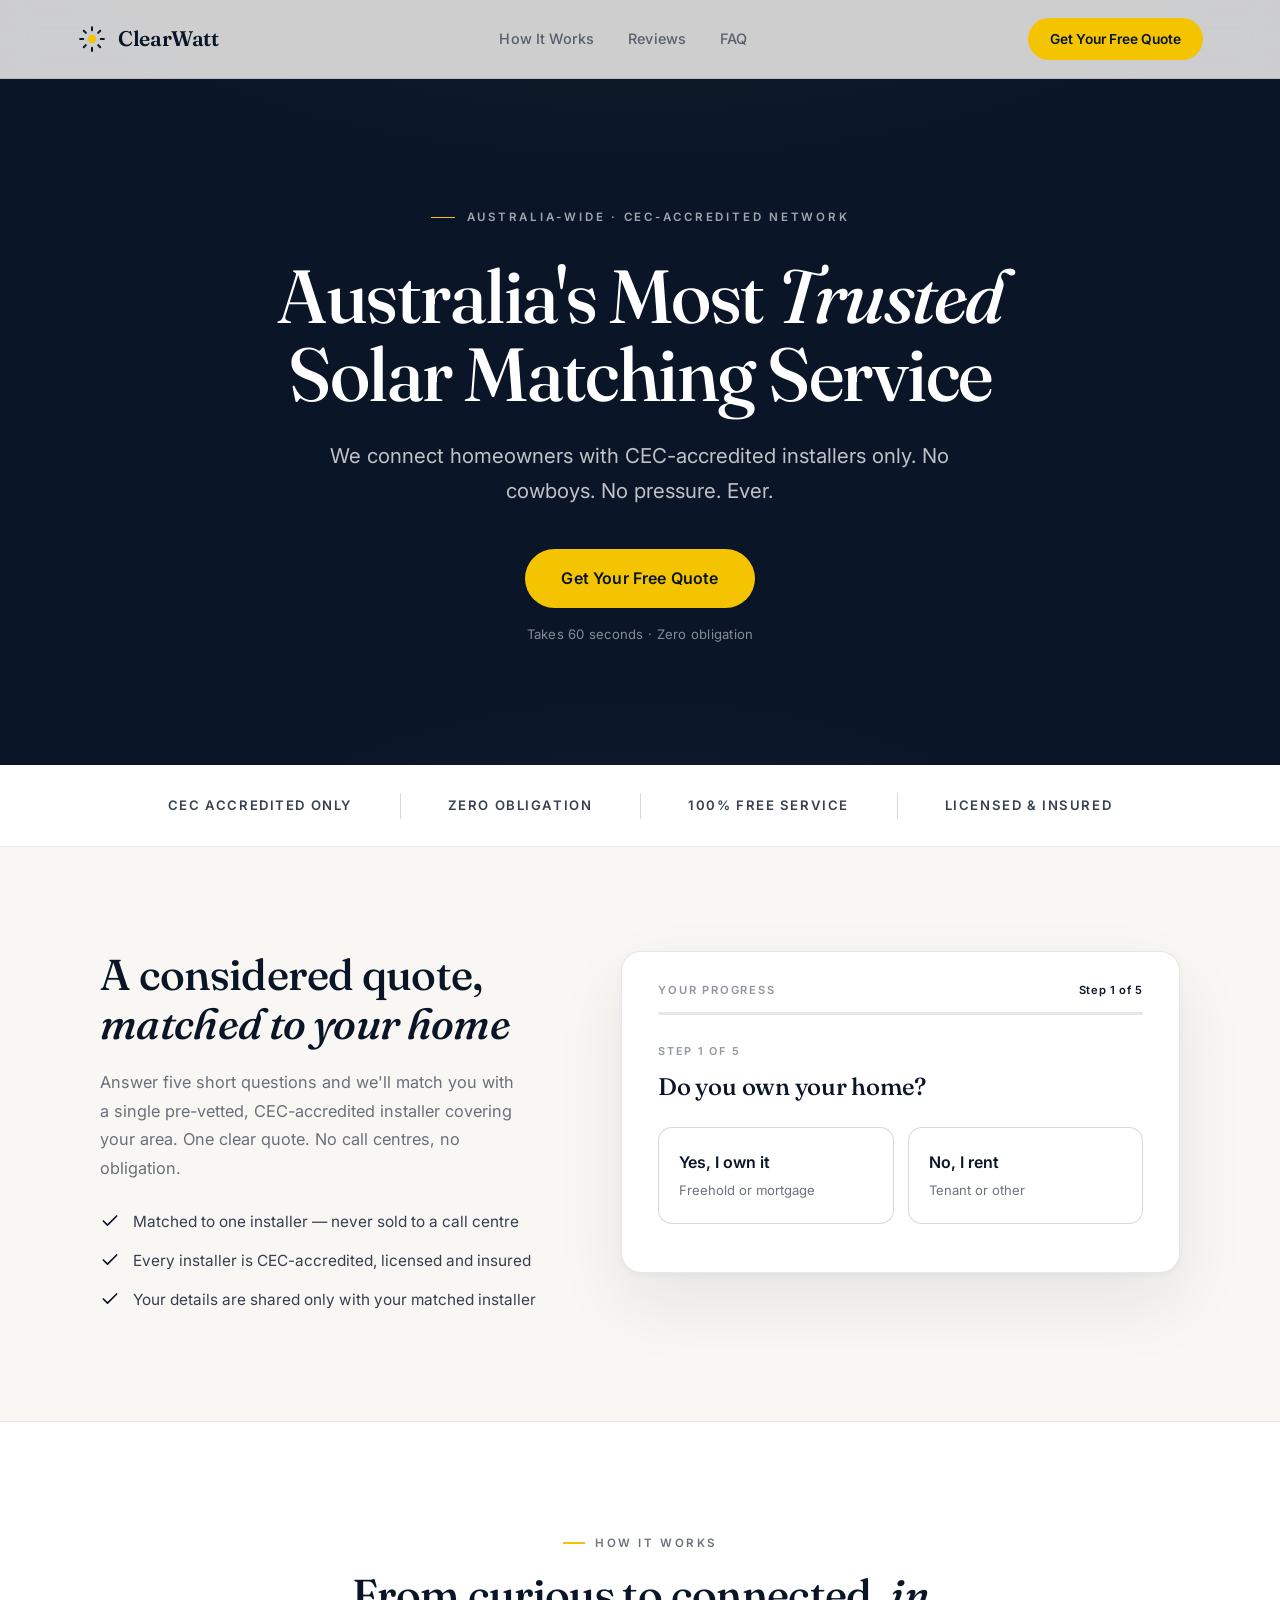
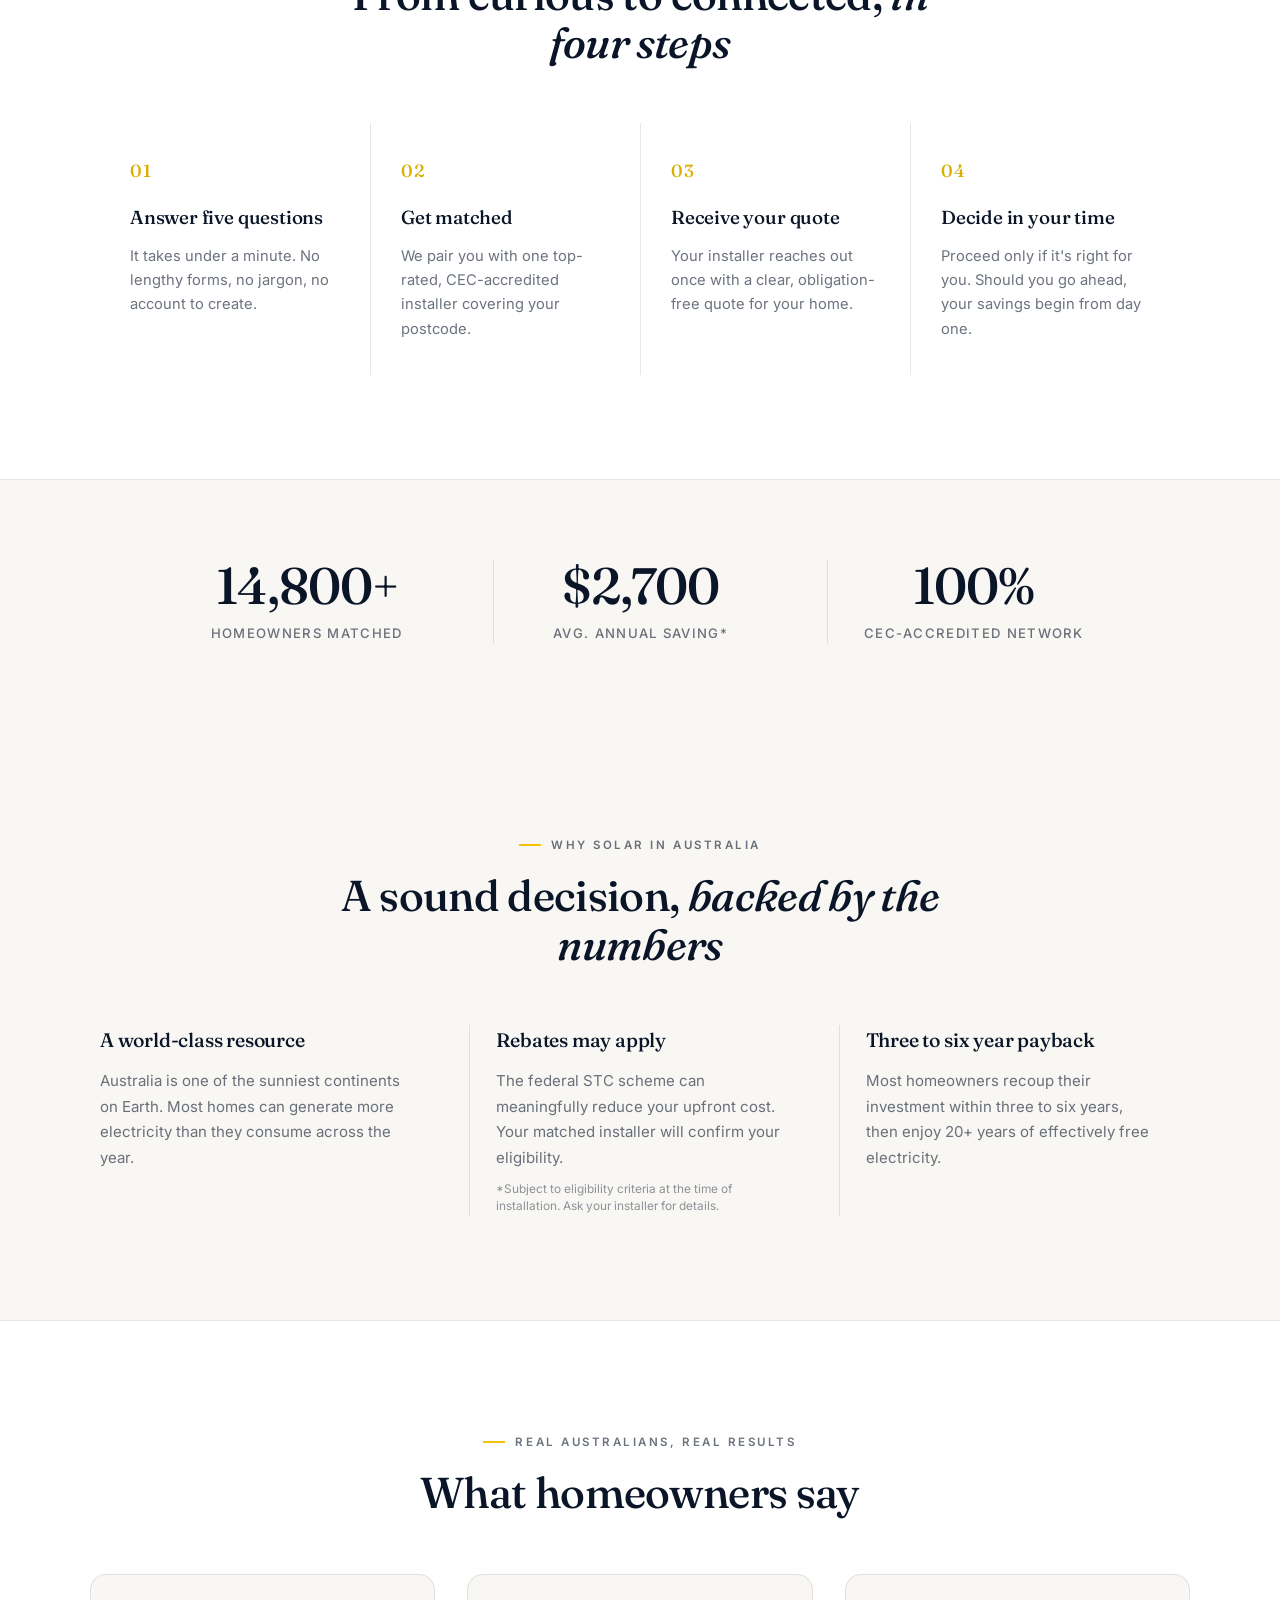
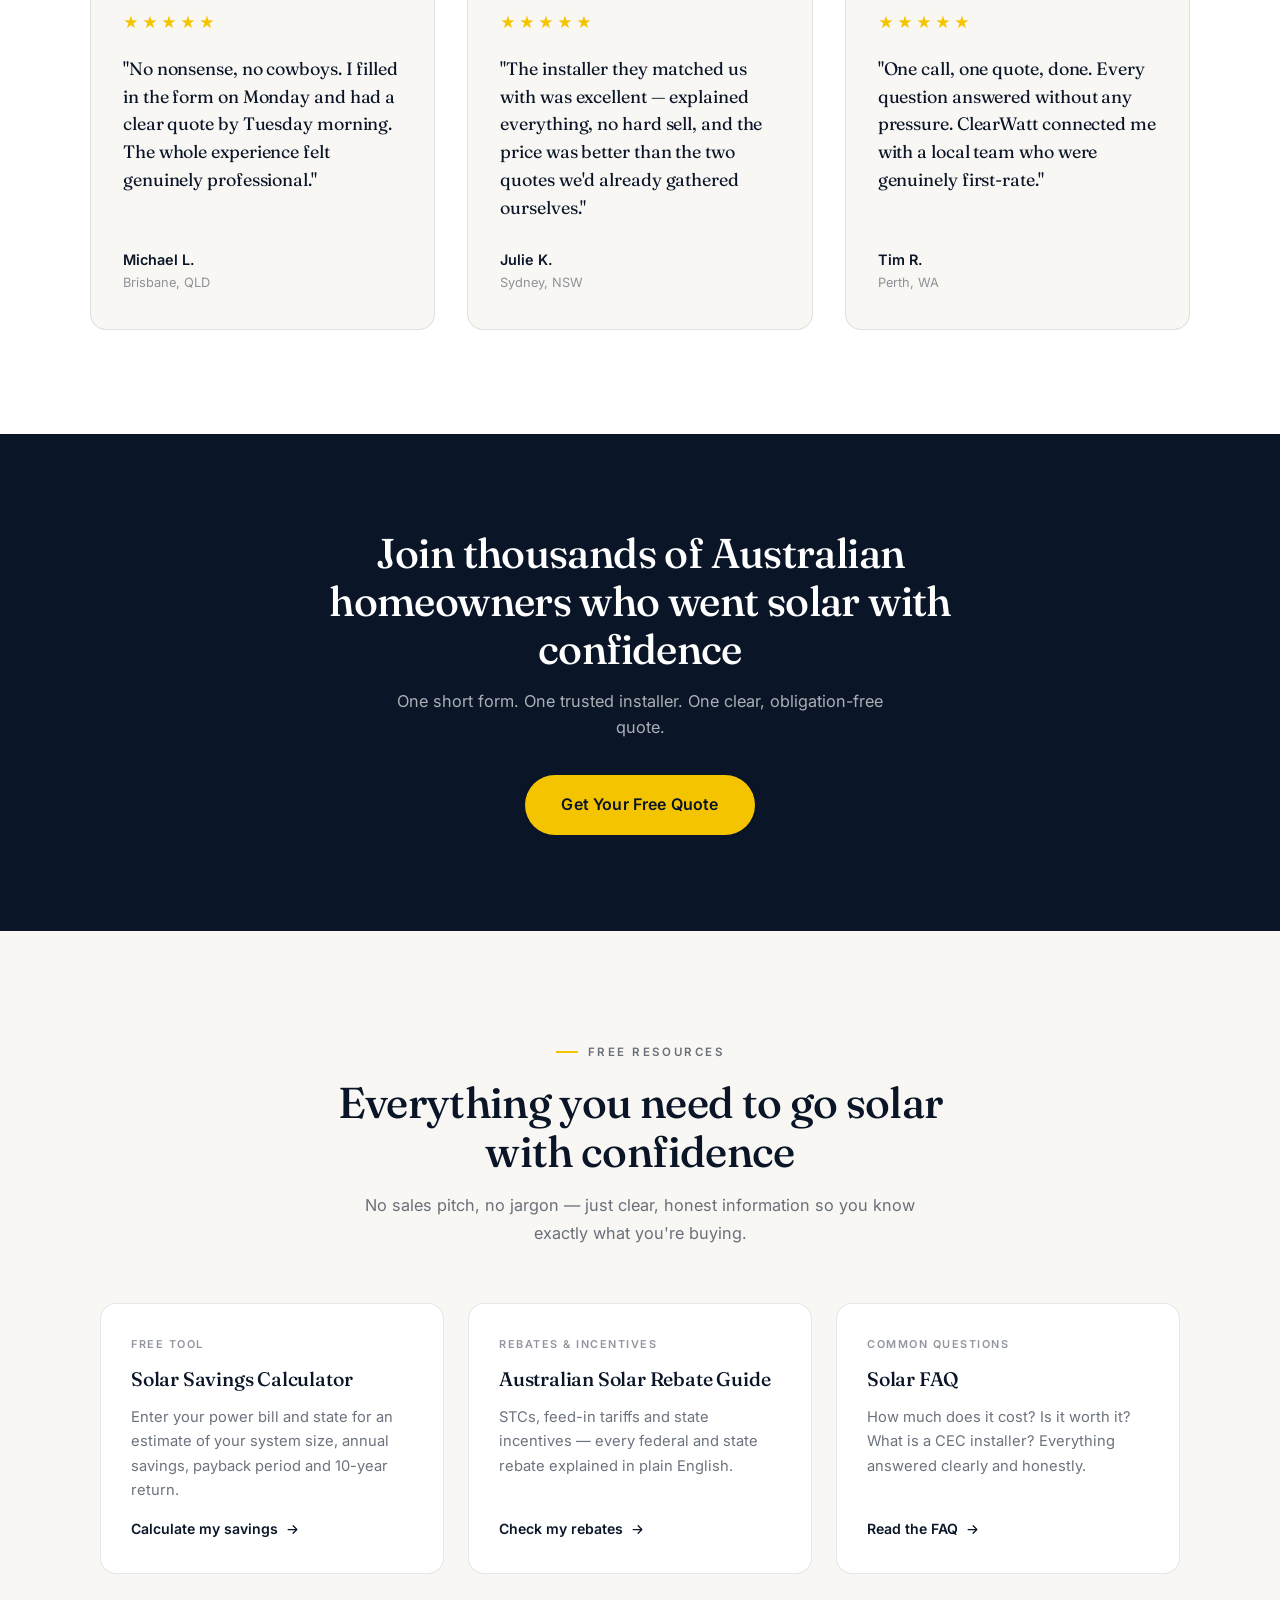
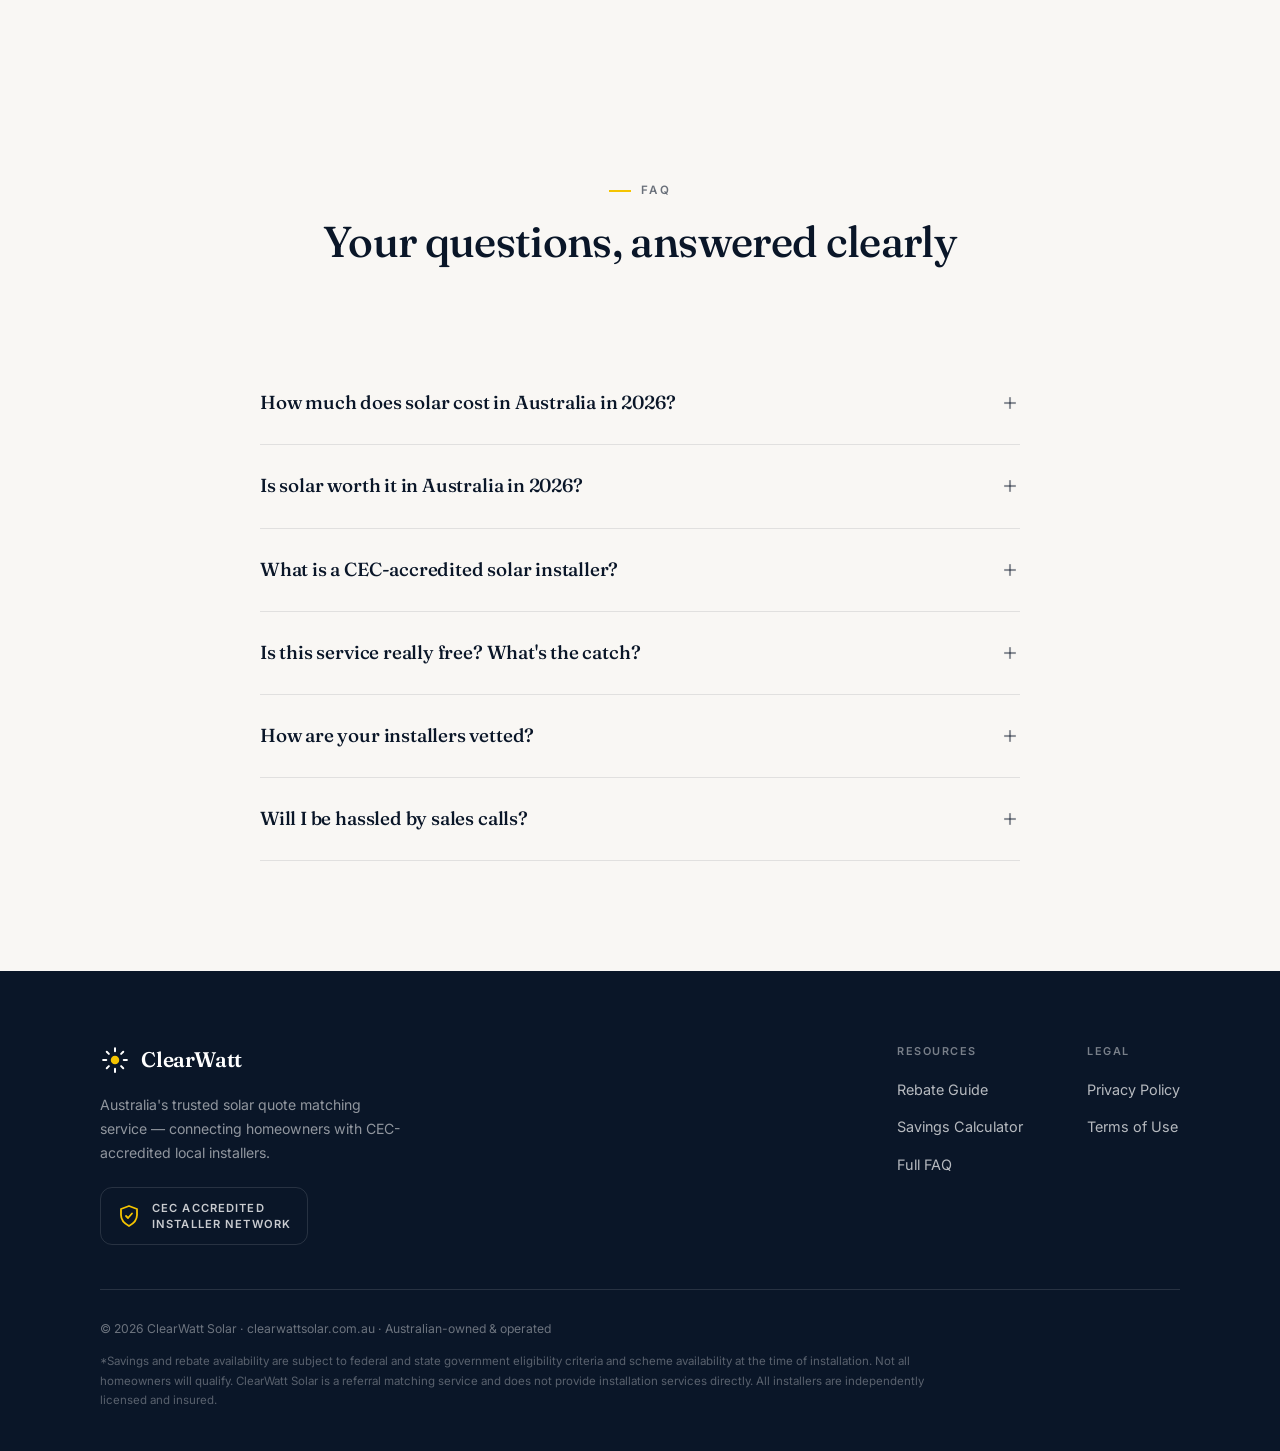
==== index.html @ fb9e5899 "Footer: remove ABN — ClearWatt is a matching service, not a registered business Co-Authored-By: Clau" ====
<!DOCTYPE html>
<html lang="en">
<head>
<meta charset="UTF-8">
<meta name="viewport" content="width=device-width, initial-scale=1.0">
<title>ClearWatt Solar – Australia's Most Trusted Solar Matching Service</title>
<meta name="description" content="ClearWatt connects Australian homeowners with CEC-accredited installers only. No cowboys. No pressure. A free, obligation-free solar quote matched to your home." />
<link rel="canonical" href="https://clearwattsolar.com.au/" />
<meta property="og:type" content="website" />
<meta property="og:title" content="ClearWatt Solar – Australia's Most Trusted Solar Matching Service" />
<meta property="og:description" content="We connect homeowners with CEC-accredited installers only. No cowboys. No pressure. Ever. Free, obligation-free solar quotes." />

<link rel="preconnect" href="https://fonts.googleapis.com">
<link rel="preconnect" href="https://fonts.gstatic.com" crossorigin>
<link href="https://fonts.googleapis.com/css2?family=Fraunces:ital,opsz,wght@0,9..144,400;0,9..144,500;0,9..144,600;1,9..144,500;1,9..144,600&family=Inter:wght@400;500;600;700&display=swap" rel="stylesheet">

<!-- Google Tag (replace G-XXXXXXXX) -->
<script async src="https://www.googletagmanager.com/gtag/js?id=G-XXXXXXXX"></script>
<script>
  window.dataLayer = window.dataLayer || [];
  function gtag(){dataLayer.push(arguments);}
  gtag('js', new Date()); gtag('config', 'G-XXXXXXXX');
</script>

<!-- Meta Pixel -->
<script>
!function(f,b,e,v,n,t,s){if(f.fbq)return;n=f.fbq=function(){n.callMethod?
n.callMethod.apply(n,arguments):n.queue.push(arguments)};if(!f._fbq)f._fbq=n;
n.push=n;n.loaded=!0;n.version='2.0';n.queue=[];t=b.createElement(e);t.async=!0;
t.src=v;s=b.getElementsByTagName(e)[0];s.parentNode.insertBefore(t,s)}(window,
document,'script','https://connect.facebook.net/en_US/fbevents.js');
fbq('init','1692791048547338'); fbq('track','PageView');
</script>

<!-- Structured Data -->
<script type="application/ld+json">
{
  "@context":"https://schema.org","@type":"Service",
  "name":"Free Solar Quotes Australia",
  "provider":{"@type":"Organization","name":"ClearWatt Solar","url":"https://clearwattsolar.com.au","areaServed":"AU"},
  "serviceType":"Solar Installation Quote",
  "offers":{"@type":"Offer","price":"0","priceCurrency":"AUD","description":"Free, obligation-free solar quotes from CEC-accredited local installers."}
}
</script>

<style>
*,*::before,*::after{box-sizing:border-box;margin:0;padding:0}
:root{
  /* ── Premium palette ── */
  --navy:#0A1628;
  --navy-soft:#11233B;
  --navy-line:rgba(255,255,255,0.12);
  --bg:#F9F7F4;
  --surface:#FFFFFF;
  --surface-warm:#F3EFE8;
  --yellow:#F5C400;
  --yellow-deep:#D9AE00;
  --ink:#0A1628;
  --ink-80:rgba(10,22,40,0.82);
  --ink-60:rgba(10,22,40,0.60);
  --ink-45:rgba(10,22,40,0.45);
  --line:rgba(10,22,40,0.10);
  --line-2:rgba(10,22,40,0.16);
  --radius:16px;

  /* ── Legacy variable names kept so untouched JS (success card) renders on-brand ── */
  --white:#0A1628;      /* used as dark heading colour in JS-rendered success card */
  --muted:#54606E;
  --muted2:#8A93A0;
  --cyan:#0A1628;       /* JS success badge text -> navy on faint yellow */
  --cyan-dark:#0A1628;
  --gold:#F5C400;
  --green:#1E9E5A;
  --red:#C0392B;

  --serif:'Fraunces',Georgia,'Times New Roman',serif;
  --sans:'Inter',-apple-system,BlinkMacSystemFont,'Segoe UI',sans-serif;
}

html{scroll-behavior:smooth}
body{
  font-family:var(--sans);
  color:var(--ink);
  background:var(--bg);
  overflow-x:hidden;
  -webkit-font-smoothing:antialiased;
  line-height:1.6;
}

/* ── Shared section primitives ── */
.section-head{max-width:640px;margin:0 auto 56px}
.section-head.center{text-align:center}
.eyebrow{
  display:inline-flex;align-items:center;gap:10px;
  font-size:0.72rem;font-weight:600;letter-spacing:0.22em;
  text-transform:uppercase;color:var(--ink-60);margin-bottom:18px;
}
.eyebrow::before{content:'';width:22px;height:2px;background:var(--yellow)}
.eyebrow.solo::before{display:none}
.section-h2{
  font-family:var(--serif);font-weight:500;
  font-size:clamp(1.8rem,3.4vw,2.7rem);
  line-height:1.12;letter-spacing:-0.015em;color:var(--ink);
}
.section-h2 em{font-style:italic;font-weight:500}
.section-sub{font-size:1.02rem;color:var(--ink-60);line-height:1.7;margin-top:16px;max-width:560px}
.section-head.center .section-sub{margin-left:auto;margin-right:auto}

/* ── Buttons ── */
.btn-primary{
  display:inline-flex;align-items:center;justify-content:center;gap:9px;
  background:var(--yellow);color:var(--navy);
  font-family:var(--sans);font-weight:600;font-size:1rem;
  padding:17px 36px;border-radius:999px;border:none;cursor:pointer;
  text-decoration:none;letter-spacing:0.01em;
  box-shadow:0 1px 2px rgba(10,22,40,0.16);
  transition:transform 0.2s ease,box-shadow 0.2s ease,background 0.2s ease;
}
.btn-primary:hover{background:#FFD11A;transform:translateY(-2px);box-shadow:0 10px 30px rgba(10,22,40,0.16)}
.btn-ghost{
  display:inline-flex;align-items:center;gap:8px;
  font-family:var(--sans);font-weight:600;font-size:0.9rem;
  padding:11px 22px;border-radius:999px;text-decoration:none;
  color:var(--ink);border:1px solid var(--line-2);background:transparent;
  transition:border-color 0.2s,background 0.2s;
}
.btn-ghost:hover{border-color:var(--navy);background:rgba(10,22,40,0.03)}

/* ── Nav ── */
nav{
  position:fixed;top:0;left:0;right:0;z-index:100;
  display:flex;align-items:center;justify-content:space-between;
  padding:18px 6vw;
  background:rgba(249,247,244,0.82);
  backdrop-filter:blur(16px);-webkit-backdrop-filter:blur(16px);
  border-bottom:1px solid var(--line);
}
.logo{display:flex;align-items:center;gap:11px;text-decoration:none}
.logo-mark{
  width:30px;height:30px;flex-shrink:0;color:var(--navy);
}
.logo-mark .ray{stroke:var(--navy)}
.logo-mark .core{fill:var(--yellow)}
.logo-text{
  font-family:var(--serif);font-weight:600;font-size:1.32rem;
  color:var(--ink);letter-spacing:-0.01em;
}
.nav-links{display:flex;align-items:center;gap:34px}
.nav-links a{
  font-size:0.9rem;font-weight:500;color:var(--ink-60);
  text-decoration:none;transition:color 0.2s;letter-spacing:0.01em;
}
.nav-links a:hover{color:var(--ink)}
.nav-right{display:flex;align-items:center;gap:22px}
.nav-cta{
  font-size:0.86rem;font-weight:600;color:var(--navy);
  background:var(--yellow);padding:10px 22px;border-radius:999px;
  text-decoration:none;transition:transform 0.2s,background 0.2s;
}
.nav-cta:hover{background:#FFD11A;transform:translateY(-1px)}

/* ── Hero ── */
.hero{
  position:relative;background:var(--navy);color:#fff;
  padding:200px 6vw 120px;
  display:flex;flex-direction:column;align-items:center;text-align:center;
  overflow:hidden;
}
.hero::before{
  content:'';position:absolute;inset:0;pointer-events:none;
  background:
    radial-gradient(ellipse 90% 70% at 50% -20%, rgba(245,196,0,0.06) 0%, transparent 60%),
    radial-gradient(ellipse 60% 50% at 50% 120%, rgba(255,255,255,0.04) 0%, transparent 60%);
}
.hero-inner{position:relative;z-index:1;max-width:900px}
.hero-eyebrow{
  display:inline-flex;align-items:center;gap:12px;
  font-size:0.72rem;font-weight:600;letter-spacing:0.24em;text-transform:uppercase;
  color:rgba(255,255,255,0.62);margin-bottom:30px;
}
.hero-eyebrow .tick{width:24px;height:1px;background:var(--yellow);display:inline-block}
.hero-h1{
  font-family:var(--serif);font-weight:500;
  font-size:clamp(2.6rem,6vw,4.7rem);
  line-height:1.04;letter-spacing:-0.02em;color:#fff;
  margin-bottom:26px;
}
.hero-h1 em{font-style:italic;font-weight:500;color:#fff}
.hero-sub{
  font-size:clamp(1.05rem,2.1vw,1.28rem);
  line-height:1.7;color:rgba(255,255,255,0.74);
  max-width:620px;margin:0 auto 40px;font-weight:400;
}
.hero-cta-row{display:flex;flex-direction:column;align-items:center;gap:16px}
.hero-cta-note{font-size:0.82rem;color:rgba(255,255,255,0.5);letter-spacing:0.02em}

/* ── Trust bar ── */
.trust-bar{
  background:var(--surface);border-bottom:1px solid var(--line);
  padding:26px 6vw;
}
.trust-bar-inner{
  max-width:1040px;margin:0 auto;
  display:flex;align-items:center;justify-content:center;
  flex-wrap:wrap;gap:18px 0;
}
.trust-item{
  display:flex;align-items:center;justify-content:center;
  flex:1 1 auto;min-width:200px;
  font-size:0.82rem;font-weight:600;letter-spacing:0.12em;text-transform:uppercase;
  color:var(--ink-80);text-align:center;padding:4px 26px;
  position:relative;
}
.trust-item + .trust-item::before{
  content:'';position:absolute;left:0;top:50%;transform:translateY(-50%);
  width:1px;height:26px;background:var(--line-2);
}
@media(max-width:760px){
  .trust-item{flex-basis:50%;min-width:0;font-size:0.74rem;padding:8px 10px}
  .trust-item:nth-child(odd)::before{display:none}
}

/* ── Stats band ── */
.stats{padding:80px 6vw;background:var(--bg)}
.stats-inner{
  max-width:960px;margin:0 auto;
  display:grid;grid-template-columns:repeat(3,1fr);gap:40px;text-align:center;
}
.stat .num{
  font-family:var(--serif);font-weight:500;
  font-size:clamp(2.2rem,4.5vw,3.2rem);color:var(--navy);
  letter-spacing:-0.02em;line-height:1;
}
.stat .lab{
  margin-top:12px;font-size:0.82rem;font-weight:500;
  letter-spacing:0.1em;text-transform:uppercase;color:var(--ink-60);
}
.stat + .stat{border-left:1px solid var(--line)}
@media(max-width:680px){
  .stats-inner{grid-template-columns:1fr;gap:34px}
  .stat + .stat{border-left:none;border-top:1px solid var(--line);padding-top:34px}
}

/* ── Form section ── */
.quote-section{padding:104px 6vw 110px;background:var(--bg);scroll-margin-top:80px}
.quote-grid{
  max-width:1080px;margin:0 auto;
  display:grid;grid-template-columns:0.9fr 1.1fr;gap:64px;align-items:start;
}
@media(max-width:900px){.quote-grid{grid-template-columns:1fr;gap:40px}}
.quote-copy{position:sticky;top:120px}
@media(max-width:900px){.quote-copy{position:static}}
.quote-copy h2{
  font-family:var(--serif);font-weight:500;
  font-size:clamp(1.9rem,3.4vw,2.7rem);line-height:1.12;
  letter-spacing:-0.015em;color:var(--ink);margin-bottom:20px;
}
.quote-copy h2 em{font-style:italic}
.quote-copy p{font-size:1.02rem;color:var(--ink-60);line-height:1.75;margin-bottom:28px;max-width:420px}
.quote-points{list-style:none;display:flex;flex-direction:column;gap:16px}
.quote-points li{display:flex;gap:13px;align-items:flex-start;font-size:0.96rem;color:var(--ink-80);line-height:1.5}
.quote-points svg{width:20px;height:20px;flex-shrink:0;margin-top:1px;color:var(--navy)}

/* ── Survey card ── */
.survey-wrap{width:100%}
.survey-card{
  background:var(--surface);
  border:1px solid var(--line);
  border-radius:20px;
  box-shadow:0 30px 70px rgba(10,22,40,0.08),0 2px 6px rgba(10,22,40,0.04);
  overflow:hidden;
}
.survey-progress{padding:30px 36px 0}
.progress-meta{display:flex;justify-content:space-between;align-items:baseline;margin-bottom:12px}
.progress-label{font-size:0.7rem;font-weight:600;letter-spacing:0.16em;text-transform:uppercase;color:var(--ink-45)}
.progress-count{font-size:0.7rem;font-weight:600;letter-spacing:0.06em;color:var(--navy)}
.prog-outer{height:3px;background:var(--line);border-radius:100px;overflow:hidden}
.prog-inner{height:100%;width:0%;background:var(--navy);border-radius:100px;transition:width 0.5s cubic-bezier(0.4,0,0.2,1)}

.card-body{padding:28px 36px 40px}
@media(max-width:480px){.card-body{padding:24px 22px 32px}.survey-progress{padding:24px 22px 0}}

.step{display:none}
.step.active{display:block;animation:stepIn 0.35s ease}
@keyframes stepIn{from{opacity:0;transform:translateY(8px)}to{opacity:1;transform:translateY(0)}}

.step-label{font-size:0.68rem;font-weight:600;color:var(--ink-45);text-transform:uppercase;letter-spacing:0.16em;margin-bottom:12px}
.step h3{
  font-family:var(--serif);font-weight:500;
  font-size:1.5rem;color:var(--ink);
  letter-spacing:-0.01em;margin-bottom:26px;line-height:1.2;
}

/* choice cards (step 1) */
.choice-grid{display:grid;grid-template-columns:1fr 1fr;gap:14px;margin-bottom:8px}
@media(max-width:440px){.choice-grid{grid-template-columns:1fr}}
.choice-card{
  border:1px solid var(--line-2);border-radius:14px;padding:22px 20px;
  cursor:pointer;transition:border-color 0.18s,box-shadow 0.18s,transform 0.18s;
  background:var(--surface);position:relative;user-select:none;
}
.choice-card:hover{border-color:var(--navy);transform:translateY(-1px);box-shadow:0 8px 22px rgba(10,22,40,0.07)}
.choice-card.selected{border-color:var(--navy);box-shadow:0 0 0 1px var(--navy)}
.choice-card.selected::after{
  content:'';position:absolute;top:16px;right:16px;width:20px;height:20px;border-radius:50%;
  background:var(--navy);
  background-image:url("data:image/svg+xml,%3Csvg xmlns='http://www.w3.org/2000/svg' width='12' height='12' viewBox='0 0 24 24' fill='none' stroke='%23fff' stroke-width='3.5' stroke-linecap='round' stroke-linejoin='round'%3E%3Cpolyline points='20 6 9 17 4 12'/%3E%3C/svg%3E");
  background-repeat:no-repeat;background-position:center;
}
.choice-card.disq-card.selected{border-color:var(--ink-45);box-shadow:0 0 0 1px var(--ink-45)}
.choice-card.disq-card.selected::after{background-color:var(--ink-45)}
.cc-title{font-weight:600;font-size:1rem;color:var(--ink);margin-bottom:4px}
.cc-sub{font-size:0.82rem;color:var(--ink-60)}

/* horizontal choices (steps 2 & 3) */
.choice-stack{display:flex;flex-direction:column;gap:11px;margin-bottom:22px}
.choice-h{
  display:flex;align-items:center;gap:14px;
  border:1px solid var(--line-2);border-radius:13px;padding:17px 20px;
  cursor:pointer;transition:border-color 0.18s,box-shadow 0.18s,transform 0.18s;
  background:var(--surface);position:relative;user-select:none;
}
.choice-h:hover{border-color:var(--navy);transform:translateY(-1px);box-shadow:0 8px 22px rgba(10,22,40,0.07)}
.choice-h.selected{border-color:var(--navy);box-shadow:0 0 0 1px var(--navy)}
.choice-h.selected::after{
  content:'';position:absolute;top:50%;right:18px;transform:translateY(-50%);
  width:20px;height:20px;border-radius:50%;background:var(--navy);
  background-image:url("data:image/svg+xml,%3Csvg xmlns='http://www.w3.org/2000/svg' width='12' height='12' viewBox='0 0 24 24' fill='none' stroke='%23fff' stroke-width='3.5' stroke-linecap='round' stroke-linejoin='round'%3E%3Cpolyline points='20 6 9 17 4 12'/%3E%3C/svg%3E");
  background-repeat:no-repeat;background-position:center;
}
.ch-body{flex:1}
.ch-title{font-weight:600;font-size:0.98rem;color:var(--ink)}
.ch-sub{font-size:0.82rem;color:var(--ink-60);margin-top:2px}

/* notes / notices inside steps */
.note{
  border-left:2px solid var(--yellow);
  padding:2px 0 2px 16px;margin-bottom:24px;
}
.note p{font-size:0.86rem;color:var(--ink-60);line-height:1.6}
.note strong{color:var(--ink);font-weight:600}
.match-notice{
  background:var(--surface-warm);border:1px solid var(--line);
  border-radius:12px;padding:16px 18px;margin-bottom:24px;
}
.match-notice p{font-size:0.86rem;color:var(--ink-80);line-height:1.6}
.match-notice strong{color:var(--ink);font-weight:600}

/* fields */
.field-wrap{margin-bottom:18px}
.field-wrap label{display:block;font-size:0.74rem;font-weight:600;color:var(--ink-60);letter-spacing:0.06em;margin-bottom:8px}
.field-wrap input{
  width:100%;background:var(--surface);
  border:1px solid var(--line-2);border-radius:11px;padding:15px 16px;
  font-family:var(--sans);font-size:1rem;color:var(--ink);
  outline:none;transition:border-color 0.2s,box-shadow 0.2s;
}
.field-wrap input::placeholder{color:var(--ink-45)}
.field-wrap input:focus{border-color:var(--navy);box-shadow:0 0 0 3px rgba(10,22,40,0.07)}
.field-wrap input.err-field{border-color:var(--red)}
.err-msg{color:var(--red);font-size:0.74rem;margin-top:6px;display:none}
.field-row{display:grid;grid-template-columns:1fr 1fr;gap:14px}
@media(max-width:460px){.field-row{grid-template-columns:1fr}}

.suburb-chip{display:inline-flex;align-items:center;gap:6px;margin-top:10px;font-size:0.76rem;font-weight:600;padding:6px 14px;border-radius:999px;transition:all 0.25s}
.suburb-chip.loading{background:rgba(10,22,40,0.04);border:1px solid var(--line);color:var(--ink-60)}
.suburb-chip.found{background:rgba(30,158,90,0.08);border:1px solid rgba(30,158,90,0.25);color:#157a44}
.suburb-chip.no-coverage{background:rgba(245,196,0,0.1);border:1px solid rgba(217,174,0,0.3);color:#8a6d00}
.suburb-chip.error{background:rgba(10,22,40,0.04);border:1px solid var(--line);color:var(--ink-60)}

.consent-wrap{
  display:flex;gap:12px;align-items:flex-start;margin:6px 0 22px;
  padding:2px;
}
.consent-wrap input[type=checkbox]{width:18px;height:18px;flex-shrink:0;margin-top:2px;accent-color:var(--navy);cursor:pointer}
.consent-wrap label{font-size:0.82rem;color:var(--ink-60);line-height:1.6;cursor:pointer}
.consent-wrap strong{color:var(--ink);font-weight:600}
.consent-wrap a{color:var(--navy);text-decoration:underline;text-underline-offset:2px}

.btn-next{
  width:100%;border:none;border-radius:999px;padding:17px 28px;
  font-family:var(--sans);font-size:1rem;font-weight:600;cursor:pointer;
  background:var(--yellow);color:var(--navy);letter-spacing:0.01em;
  box-shadow:0 1px 2px rgba(10,22,40,0.16);
  transition:transform 0.2s,box-shadow 0.2s,background 0.2s,opacity 0.2s;
}
.btn-next:hover{background:#FFD11A;transform:translateY(-2px);box-shadow:0 10px 30px rgba(10,22,40,0.16)}
.btn-next:disabled{opacity:0.45;cursor:not-allowed;transform:none;box-shadow:none}
.btn-next.secondary{background:var(--navy);color:#fff}
.btn-next.secondary:hover{background:var(--navy-soft)}

.btn-back{
  display:inline-flex;align-items:center;gap:6px;margin-top:16px;
  background:none;border:none;color:var(--ink-45);font-family:var(--sans);
  font-size:0.85rem;font-weight:500;cursor:pointer;padding:0;transition:color 0.2s;
}
.btn-back:hover{color:var(--ink)}
.btn-back svg{width:14px;height:14px}

.priv-note{text-align:center;font-size:0.74rem;color:var(--ink-45);margin-top:16px;line-height:1.55;max-width:380px;margin-left:auto;margin-right:auto}

#renter-msg{display:none;text-align:center;padding:14px 0 6px}
.renter-msg-title{font-family:var(--serif);font-weight:500;font-size:1.3rem;color:var(--ink);margin-bottom:12px}
.renter-box{background:var(--surface-warm);border:1px solid var(--line);border-radius:12px;padding:16px;margin-top:18px;font-size:0.86rem;color:var(--ink-60);line-height:1.6;text-align:left}
.renter-box strong{color:var(--ink);font-weight:600}

/* ── How it works ── */
.hiw-section{padding:104px 6vw;background:var(--surface);border-top:1px solid var(--line);border-bottom:1px solid var(--line)}
.hiw-grid{display:grid;grid-template-columns:repeat(4,1fr);gap:0;max-width:1080px;margin:0 auto}
@media(max-width:860px){.hiw-grid{grid-template-columns:1fr 1fr}}
@media(max-width:520px){.hiw-grid{grid-template-columns:1fr}}
.hiw-card{padding:34px 30px;border-left:1px solid var(--line)}
.hiw-card:first-child{border-left:none}
@media(max-width:860px){
  .hiw-card{border-left:none;border-top:1px solid var(--line);padding:30px 4px}
  .hiw-card:nth-child(2){border-top:1px solid var(--line)}
  .hiw-grid{gap:0 36px}
}
.hiw-num{font-family:var(--serif);font-size:1.1rem;font-weight:500;color:var(--yellow-deep);margin-bottom:18px;letter-spacing:0.04em}
.hiw-card h4{font-family:var(--serif);font-weight:500;font-size:1.18rem;color:var(--ink);margin-bottom:10px;letter-spacing:-0.01em}
.hiw-card p{font-size:0.92rem;color:var(--ink-60);line-height:1.65}

/* ── Why / facts ── */
.facts-section{padding:104px 6vw;background:var(--bg)}
.facts-grid{display:grid;grid-template-columns:repeat(3,1fr);gap:28px;max-width:1080px;margin:0 auto}
@media(max-width:820px){.facts-grid{grid-template-columns:1fr;gap:0}}
.fact-card{
  background:transparent;border-top:1px solid var(--line-2);padding:32px 0 8px;
}
@media(min-width:821px){.fact-card{padding:0 26px;border-top:none;border-left:1px solid var(--line)}.fact-card:first-child{border-left:none;padding-left:0}}
.fact-card h4{font-family:var(--serif);font-weight:500;font-size:1.22rem;color:var(--ink);margin-bottom:12px;letter-spacing:-0.01em}
.fact-card p{font-size:0.94rem;color:var(--ink-60);line-height:1.7}
.fact-asterisk{font-size:0.74rem;color:var(--ink-45);margin-top:10px;display:block;line-height:1.5}

/* ── Reviews ── */
.reviews-section{padding:104px 6vw;background:var(--surface);border-top:1px solid var(--line)}
.reviews-grid{display:grid;grid-template-columns:repeat(3,1fr);gap:32px;max-width:1100px;margin:0 auto}
@media(max-width:900px){.reviews-grid{grid-template-columns:1fr;gap:24px;max-width:620px}}
.review-card{background:var(--bg);border:1px solid var(--line);border-radius:16px;padding:36px 32px;display:flex;flex-direction:column}
.review-stars{color:var(--yellow);font-size:0.95rem;letter-spacing:3px;margin-bottom:20px}
.review-text{font-family:var(--serif);font-weight:400;font-size:1.12rem;color:var(--ink);line-height:1.55;margin-bottom:26px;flex:1;letter-spacing:-0.005em}
.reviewer-name{font-weight:600;font-size:0.9rem;color:var(--ink)}
.reviewer-loc{font-size:0.8rem;color:var(--ink-45);margin-top:2px}

/* ── CTA strip ── */
.cta-strip{background:var(--navy);color:#fff;padding:96px 6vw;text-align:center}
.cta-strip h3{font-family:var(--serif);font-weight:500;font-size:clamp(1.7rem,3.4vw,2.6rem);color:#fff;letter-spacing:-0.015em;line-height:1.15;margin-bottom:14px;max-width:680px;margin-left:auto;margin-right:auto}
.cta-strip p{font-size:1.02rem;color:rgba(255,255,255,0.66);margin-bottom:34px;max-width:520px;margin-left:auto;margin-right:auto;line-height:1.65}

/* ── Resources ── */
.res-section{padding:104px 6vw;background:var(--bg)}
.res-grid{display:grid;grid-template-columns:repeat(3,1fr);gap:24px;max-width:1080px;margin:0 auto}
@media(max-width:820px){.res-grid{grid-template-columns:1fr}}
.res-card{
  background:var(--surface);border:1px solid var(--line);border-radius:16px;padding:32px 30px;
  text-decoration:none;display:flex;flex-direction:column;gap:10px;
  transition:transform 0.22s,border-color 0.22s,box-shadow 0.22s;
}
.res-card:hover{transform:translateY(-3px);border-color:var(--line-2);box-shadow:0 16px 40px rgba(10,22,40,0.07)}
.res-tag{font-size:0.68rem;font-weight:600;letter-spacing:0.14em;text-transform:uppercase;color:var(--ink-45)}
.res-card h4{font-family:var(--serif);font-weight:500;font-size:1.22rem;color:var(--ink);margin:0;letter-spacing:-0.01em}
.res-card p{font-size:0.92rem;color:var(--ink-60);line-height:1.65;margin:0;flex:1}
.res-link{font-size:0.88rem;font-weight:600;color:var(--navy);margin-top:6px;display:inline-flex;align-items:center;gap:7px}
.res-card:hover .res-link svg{transform:translateX(3px)}
.res-link svg{width:15px;height:15px;transition:transform 0.2s}

/* ── FAQ ── */
.faq-wrap{padding:40px 6vw 110px;background:var(--bg)}
.faq-section{max-width:760px;margin:0 auto}
.faq-item{border-bottom:1px solid var(--line);padding:26px 0}
.faq-q{
  font-family:var(--serif);font-size:1.18rem;font-weight:500;color:var(--ink);cursor:pointer;
  display:flex;justify-content:space-between;align-items:center;gap:18px;letter-spacing:-0.01em;
}
.faq-q svg{flex-shrink:0;width:20px;height:20px;color:var(--ink-45);transition:transform 0.3s}
.faq-a{font-size:0.96rem;color:var(--ink-60);line-height:1.75;max-height:0;overflow:hidden;transition:max-height 0.35s ease,padding 0.2s}
.faq-item.open .faq-a{max-height:320px;padding-top:14px}
.faq-item.open .faq-q svg{transform:rotate(45deg)}

/* ── Footer ── */
footer{background:var(--navy);color:#fff;padding:72px 6vw 40px}
.footer-inner{max-width:1080px;margin:0 auto;display:flex;justify-content:space-between;flex-wrap:wrap;gap:48px;padding-bottom:44px;border-bottom:1px solid var(--navy-line)}
.footer-brand{max-width:300px}
.footer-brand .logo-text{color:#fff}
.footer-brand .logo-mark{color:#fff}
.footer-brand .logo-mark .ray{stroke:#fff}
.footer-brand .logo-mark .core{fill:var(--yellow)}
.footer-brand p{font-size:0.88rem;color:rgba(255,255,255,0.55);margin-top:16px;line-height:1.7}
.cec-badge{
  display:inline-flex;align-items:center;gap:11px;margin-top:22px;
  border:1px solid var(--navy-line);border-radius:12px;padding:12px 16px;
}
.cec-badge svg{width:24px;height:24px;color:var(--yellow);flex-shrink:0}
.cec-badge-txt{font-size:0.7rem;font-weight:600;letter-spacing:0.1em;text-transform:uppercase;color:rgba(255,255,255,0.78);line-height:1.45}
.footer-cols{display:flex;gap:64px;flex-wrap:wrap}
.footer-col h5{font-size:0.68rem;font-weight:600;color:rgba(255,255,255,0.45);text-transform:uppercase;letter-spacing:0.14em;margin-bottom:16px}
.footer-col ul{list-style:none;display:flex;flex-direction:column;gap:12px}
.footer-col a{text-decoration:none;font-size:0.9rem;color:rgba(255,255,255,0.7);transition:color 0.2s}
.footer-col a:hover{color:#fff}
.footer-bottom{max-width:1080px;margin:28px auto 0;font-size:0.76rem;color:rgba(255,255,255,0.4);line-height:1.8}
.footer-disclaimer{margin-top:12px;font-size:0.72rem;color:rgba(255,255,255,0.32);max-width:840px;line-height:1.7}

/* ── Overlay ── */
.overlay{display:none;position:fixed;inset:0;z-index:999;background:rgba(10,22,40,0.94);align-items:center;justify-content:center;flex-direction:column;gap:18px;backdrop-filter:blur(8px)}
.overlay.show{display:flex}
.spinner{width:42px;height:42px;border:3px solid rgba(255,255,255,0.18);border-top-color:var(--yellow);border-radius:50%;animation:spin 0.75s linear infinite}
@keyframes spin{to{transform:rotate(360deg)}}
.overlay p{font-family:var(--sans);font-weight:500;color:#fff;font-size:1rem;letter-spacing:0.01em}

/* ── Mobile nav ── */
.hamburger{display:none;flex-direction:column;gap:5px;cursor:pointer;border:none;background:none;padding:6px}
.hamburger span{display:block;width:22px;height:2px;background:var(--ink);border-radius:2px;transition:transform 0.3s,opacity 0.3s}
.hamburger.open span:nth-child(1){transform:translateY(7px) rotate(45deg)}
.hamburger.open span:nth-child(2){opacity:0}
.hamburger.open span:nth-child(3){transform:translateY(-7px) rotate(-45deg)}
.mob-nav{display:none;position:fixed;inset:0;background:var(--bg);z-index:90;padding:96px 6vw 40px;flex-direction:column}
.mob-nav.open{display:flex}
.mob-nav ul{list-style:none;display:flex;flex-direction:column;border-top:1px solid var(--line)}
.mob-nav ul li a{display:block;font-family:var(--serif);font-size:1.2rem;font-weight:500;color:var(--ink);text-decoration:none;padding:18px 0;border-bottom:1px solid var(--line)}
.mob-cta{margin-top:32px}
.mob-cta a{display:block;text-align:center;background:var(--yellow);color:var(--navy);font-family:var(--sans);font-weight:600;font-size:1rem;padding:17px;border-radius:999px;text-decoration:none}

@media(max-width:860px){
  .nav-links{display:none}
  .nav-right .nav-cta{display:none}
  .hamburger{display:flex}
  nav{padding:16px 6vw}
  .hero{padding:150px 6vw 90px}
}

/* hiw / fact / review cards are revealed on scroll by the existing IntersectionObserver
   (inline styles), so no CSS hiding here — keeps content visible if JS is disabled. */
</style>
</head>
<body>

<div class="overlay" id="overlay">
  <div class="spinner"></div>
  <p>Locating your installer…</p>
</div>

<nav>
  <a href="/" class="logo">
    <svg class="logo-mark" viewBox="0 0 24 24" fill="none" aria-hidden="true">
      <circle class="core" cx="12" cy="12" r="3.4"/>
      <g class="ray" stroke="currentColor" stroke-width="1.6" stroke-linecap="round">
        <line x1="12" y1="2.5" x2="12" y2="5"/><line x1="12" y1="19" x2="12" y2="21.5"/>
        <line x1="2.5" y1="12" x2="5" y2="12"/><line x1="19" y1="12" x2="21.5" y2="12"/>
        <line x1="5.4" y1="5.4" x2="7.1" y2="7.1"/><line x1="16.9" y1="16.9" x2="18.6" y2="18.6"/>
        <line x1="5.4" y1="18.6" x2="7.1" y2="16.9"/><line x1="16.9" y1="7.1" x2="18.6" y2="5.4"/>
      </g>
    </svg>
    <span class="logo-text">ClearWatt</span>
  </a>
  <div class="nav-links">
    <a href="#how">How It Works</a>
    <a href="#reviews">Reviews</a>
    <a href="#faq">FAQ</a>
  </div>
  <div class="nav-right">
    <a href="#quote" class="nav-cta">Get Your Free Quote</a>
    <button class="hamburger" id="hamburger" aria-label="Menu" onclick="toggleMob()">
      <span></span><span></span><span></span>
    </button>
  </div>
</nav>

<div class="mob-nav" id="mobNav">
  <ul>
    <li><a href="#quote" onclick="closeMob()">Get Your Free Quote</a></li>
    <li><a href="#how" onclick="closeMob()">How It Works</a></li>
    <li><a href="#reviews" onclick="closeMob()">Reviews</a></li>
    <li><a href="#faq" onclick="closeMob()">FAQ</a></li>
    <li><a href="/privacy-policy" onclick="closeMob()">Privacy Policy</a></li>
  </ul>
  <div class="mob-cta"><a href="#quote" onclick="closeMob()">Get Your Free Quote</a></div>
</div>

<!-- HERO -->
<section class="hero">
  <div class="hero-inner">
    <div class="hero-eyebrow"><span class="tick"></span>Australia-Wide · CEC-Accredited Network</div>
    <h1 class="hero-h1">Australia's Most <em>Trusted</em><br>Solar Matching Service</h1>
    <p class="hero-sub">We connect homeowners with CEC-accredited installers only. No cowboys. No pressure. Ever.</p>
    <div class="hero-cta-row">
      <a href="#quote" class="btn-primary">Get Your Free Quote</a>
      <span class="hero-cta-note">Takes 60 seconds · Zero obligation</span>
    </div>
  </div>
</section>

<!-- TRUST BAR -->
<div class="trust-bar">
  <div class="trust-bar-inner">
    <div class="trust-item">CEC Accredited Only</div>
    <div class="trust-item">Zero Obligation</div>
    <div class="trust-item">100% Free Service</div>
    <div class="trust-item">Licensed &amp; Insured</div>
  </div>
</div>

<!-- QUOTE / FORM -->
<section class="quote-section" id="quote">
  <div class="quote-grid">
    <div class="quote-copy">
      <h2>A considered quote,<br><em>matched to your home</em></h2>
      <p>Answer five short questions and we'll match you with a single pre-vetted, CEC-accredited installer covering your area. One clear quote. No call centres, no obligation.</p>
      <ul class="quote-points">
        <li>
          <svg viewBox="0 0 24 24" fill="none" stroke="currentColor" stroke-width="2" stroke-linecap="round" stroke-linejoin="round"><polyline points="20 6 9 17 4 12"/></svg>
          Matched to one installer — never sold to a call centre
        </li>
        <li>
          <svg viewBox="0 0 24 24" fill="none" stroke="currentColor" stroke-width="2" stroke-linecap="round" stroke-linejoin="round"><polyline points="20 6 9 17 4 12"/></svg>
          Every installer is CEC-accredited, licensed and insured
        </li>
        <li>
          <svg viewBox="0 0 24 24" fill="none" stroke="currentColor" stroke-width="2" stroke-linecap="round" stroke-linejoin="round"><polyline points="20 6 9 17 4 12"/></svg>
          Your details are shared only with your matched installer
        </li>
      </ul>
    </div>

    <div class="survey-wrap">
      <div class="survey-card">

        <div class="survey-progress">
          <div class="progress-meta">
            <span class="progress-label">Your Progress</span>
            <span class="progress-count" id="progressCount">Step 1 of 5</span>
          </div>
          <div class="prog-outer"><div class="prog-inner" id="progFill"></div></div>
        </div>

        <div class="card-body">

          <!-- STEP 1: OWNERSHIP -->
          <div class="step active" id="step1">
            <div id="step1-inner">
              <div class="step-label">Step 1 of 5</div>
              <h3>Do you own your home?</h3>
              <div class="choice-grid">
                <div class="choice-card" onclick="pickOwner(true, 'own', this)">
                  <div class="cc-title">Yes, I own it</div>
                  <div class="cc-sub">Freehold or mortgage</div>
                </div>
                <div class="choice-card disq-card" onclick="pickOwner(false, 'rent', this)">
                  <div class="cc-title">No, I rent</div>
                  <div class="cc-sub">Tenant or other</div>
                </div>
              </div>
            </div>
            <div id="renter-msg">
              <div class="renter-msg-title">Solar quotes are for homeowners</div>
              <p style="font-size:0.92rem;color:var(--ink-60);line-height:1.7">Our service is currently available to homeowners only. If your situation changes, we'd be glad to help in future.</p>
              <div class="renter-box"><strong>Buying soon?</strong> Bookmark this page — solar is one of the most rewarding first upgrades for new homeowners in Australia.</div>
            </div>
          </div>

          <!-- STEP 2: BILL -->
          <div class="step" id="step2">
            <div class="step-label">Step 2 of 5</div>
            <h3>What's your average quarterly electricity bill?</h3>
            <div class="choice-stack">
              <div class="choice-h" onclick="pickBill(this,'Under $300')">
                <div class="ch-body">
                  <div class="ch-title">Under $300</div>
                  <div class="ch-sub">Low usage</div>
                </div>
              </div>
              <div class="choice-h" onclick="pickBill(this,'$300–$500')">
                <div class="ch-body">
                  <div class="ch-title">$300 – $500</div>
                  <div class="ch-sub">Average household</div>
                </div>
              </div>
              <div class="choice-h" onclick="pickBill(this,'$500–$800')">
                <div class="ch-body">
                  <div class="ch-title">$500 – $800</div>
                  <div class="ch-sub">High usage</div>
                </div>
              </div>
              <div class="choice-h" onclick="pickBill(this,'$800+')">
                <div class="ch-body">
                  <div class="ch-title">$800+</div>
                  <div class="ch-sub">Very high usage</div>
                </div>
              </div>
            </div>
            <div class="note">
              <p>The higher your bill, the faster solar pays for itself. At $500 a quarter, most Australian homeowners reach <strong>full payback in under four years.</strong></p>
            </div>
            <button class="btn-back" onclick="goToStep(2,1)">
              <svg viewBox="0 0 24 24" fill="none" stroke="currentColor" stroke-width="2.5" stroke-linecap="round"><path d="M19 12H5M12 19l-7-7 7-7"/></svg>
              Back
            </button>
          </div>

          <!-- STEP 3: TIMELINE -->
          <div class="step" id="step3">
            <div class="step-label">Step 3 of 5</div>
            <h3>When are you looking to go solar?</h3>
            <div class="choice-stack">
              <div class="choice-h" onclick="pickTimeline(this,'ASAP')">
                <div class="ch-body">
                  <div class="ch-title">As soon as possible</div>
                  <div class="ch-sub">Within 1 month</div>
                </div>
              </div>
              <div class="choice-h" onclick="pickTimeline(this,'1-3 Months')">
                <div class="ch-body">
                  <div class="ch-title">1 – 3 months</div>
                  <div class="ch-sub">Planning ahead</div>
                </div>
              </div>
              <div class="choice-h" onclick="pickTimeline(this,'3-6 Months')">
                <div class="ch-body">
                  <div class="ch-title">3 – 6 months</div>
                  <div class="ch-sub">Researching options</div>
                </div>
              </div>
              <div class="choice-h" onclick="pickTimeline(this,'Just Exploring')">
                <div class="ch-body">
                  <div class="ch-title">Just exploring</div>
                  <div class="ch-sub">No rush yet</div>
                </div>
              </div>
            </div>
            <div class="note">
              <p>No pressure either way. Whether you're ready now or in six months, <strong>requesting a quote today locks in current rebate levels.</strong></p>
            </div>
            <button class="btn-back" onclick="goToStep(3,2)">
              <svg viewBox="0 0 24 24" fill="none" stroke="currentColor" stroke-width="2.5" stroke-linecap="round"><path d="M19 12H5M12 19l-7-7 7-7"/></svg>
              Back
            </button>
          </div>

          <!-- STEP 4: POSTCODE -->
          <div class="step" id="step4">
            <div class="step-label">Step 4 of 5</div>
            <h3>What's your postcode?</h3>

            <div class="match-notice">
              <p>We use your postcode to <strong>match you with your nearest pre-vetted local installer.</strong></p>
            </div>

            <div class="field-wrap">
              <label>Postcode</label>
              <input type="text" id="postcode" placeholder="e.g. 2000" maxlength="4" inputmode="numeric" oninput="this.value=this.value.replace(/\D/g,'').slice(0,4);onPostcodeTyping()">
              <div class="suburb-chip" id="suburb-chip" style="display:none">
                <span id="suburb-text"></span>
              </div>
              <div class="err-msg" id="err-postcode">Please enter a valid 4-digit postcode</div>
            </div>

            <button class="btn-next secondary" id="postcodeBtn" onclick="submitPostcode()">Find My Installer</button>
            <div style="text-align:left"><button class="btn-back" onclick="goToStep(4,3)">
              <svg viewBox="0 0 24 24" fill="none" stroke="currentColor" stroke-width="2.5" stroke-linecap="round"><path d="M19 12H5M12 19l-7-7 7-7"/></svg>
              Back
            </button></div>
          </div>

          <!-- STEP 5: CONTACT -->
          <div class="step" id="step5">
            <div class="step-label">Step 5 of 5 — Almost there</div>
            <h3>Where should we send your quote?</h3>

            <div class="match-notice" id="matchNotice">
              <p>We've matched you with <strong id="buyerName">a pre-vetted local installer</strong> covering your area. Enter your details for your free, obligation-free solar quote.</p>
            </div>

            <div class="field-row">
              <div class="field-wrap">
                <label>First Name</label>
                <input type="text" id="firstName" placeholder="e.g. Sarah" autocomplete="given-name" oninput="validateContact()">
                <div class="err-msg" id="err-firstName">Required</div>
              </div>
              <div class="field-wrap">
                <label>Last Name</label>
                <input type="text" id="lastName" placeholder="e.g. Johnson" autocomplete="family-name" oninput="validateContact()">
                <div class="err-msg" id="err-lastName">Required</div>
              </div>
            </div>

            <div class="field-wrap">
              <label>Mobile Number</label>
              <input type="tel" id="phone" placeholder="04XX XXX XXX" inputmode="numeric" autocomplete="tel" oninput="validateContact()">
              <div class="err-msg" id="err-phone">Enter a valid Australian mobile</div>
            </div>

            <div class="field-wrap">
              <label>Email Address</label>
              <input type="email" id="email" placeholder="you@example.com" autocomplete="email" oninput="validateContact()">
              <div class="err-msg" id="err-email">Enter a valid email</div>
            </div>

            <div class="consent-wrap">
              <input type="checkbox" id="consent" onchange="validateContact()">
              <label for="consent">
                I agree to be contacted by <strong id="consentBuyerName">a pre-vetted CEC-accredited installer</strong> regarding my obligation-free solar quote. My details will be shared only with my matched installer. I've read the <a href="/privacy-policy">Privacy Policy</a> and <a href="/terms">Terms of Use</a>.
              </label>
            </div>
            <button class="btn-next" id="submitBtn" disabled onclick="submitForm()">
              Get Your Free Quote
            </button>
            <div class="priv-note">
              Your details are shared only with your matched installer — never sold to a call centre or third parties.
            </div>
            <div style="text-align:left"><button class="btn-back" style="margin-top:16px" onclick="goToStep(5,4)">
              <svg viewBox="0 0 24 24" fill="none" stroke="currentColor" stroke-width="2.5" stroke-linecap="round"><path d="M19 12H5M12 19l-7-7 7-7"/></svg>
              Back
            </button></div>
          </div>

        </div>
      </div>
    </div>
  </div>
</section>

<!-- HOW IT WORKS -->
<section class="hiw-section" id="how">
  <div class="section-head center">
    <div class="eyebrow" style="justify-content:center">How It Works</div>
    <h2 class="section-h2">From curious to connected, <em>in four steps</em></h2>
  </div>
  <div class="hiw-grid">
    <div class="hiw-card reveal">
      <div class="hiw-num">01</div>
      <h4>Answer five questions</h4>
      <p>It takes under a minute. No lengthy forms, no jargon, no account to create.</p>
    </div>
    <div class="hiw-card reveal">
      <div class="hiw-num">02</div>
      <h4>Get matched</h4>
      <p>We pair you with one top-rated, CEC-accredited installer covering your postcode.</p>
    </div>
    <div class="hiw-card reveal">
      <div class="hiw-num">03</div>
      <h4>Receive your quote</h4>
      <p>Your installer reaches out once with a clear, obligation-free quote for your home.</p>
    </div>
    <div class="hiw-card reveal">
      <div class="hiw-num">04</div>
      <h4>Decide in your time</h4>
      <p>Proceed only if it's right for you. Should you go ahead, your savings begin from day one.</p>
    </div>
  </div>
</section>

<!-- STATS -->
<section class="stats">
  <div class="stats-inner">
    <div class="stat reveal">
      <div class="num">14,800+</div>
      <div class="lab">Homeowners Matched</div>
    </div>
    <div class="stat reveal">
      <div class="num">$2,700</div>
      <div class="lab">Avg. Annual Saving*</div>
    </div>
    <div class="stat reveal">
      <div class="num">100%</div>
      <div class="lab">CEC-Accredited Network</div>
    </div>
  </div>
</section>

<!-- WHY SOLAR -->
<section class="facts-section">
  <div class="section-head center">
    <div class="eyebrow" style="justify-content:center">Why Solar In Australia</div>
    <h2 class="section-h2">A sound decision, <em>backed by the numbers</em></h2>
  </div>
  <div class="facts-grid">
    <div class="fact-card reveal">
      <h4>A world-class resource</h4>
      <p>Australia is one of the sunniest continents on Earth. Most homes can generate more electricity than they consume across the year.</p>
    </div>
    <div class="fact-card reveal">
      <h4>Rebates may apply</h4>
      <p>The federal STC scheme can meaningfully reduce your upfront cost. Your matched installer will confirm your eligibility.</p>
      <span class="fact-asterisk">*Subject to eligibility criteria at the time of installation. Ask your installer for details.</span>
    </div>
    <div class="fact-card reveal">
      <h4>Three to six year payback</h4>
      <p>Most homeowners recoup their investment within three to six years, then enjoy 20+ years of effectively free electricity.</p>
    </div>
  </div>
</section>

<!-- REVIEWS -->
<section class="reviews-section" id="reviews">
  <div class="section-head center">
    <div class="eyebrow" style="justify-content:center">Real Australians, Real Results</div>
    <h2 class="section-h2">What homeowners say</h2>
  </div>
  <div class="reviews-grid">
    <div class="review-card reveal">
      <div class="review-stars">★★★★★</div>
      <p class="review-text">"No nonsense, no cowboys. I filled in the form on Monday and had a clear quote by Tuesday morning. The whole experience felt genuinely professional."</p>
      <div>
        <div class="reviewer-name">Michael L.</div>
        <div class="reviewer-loc">Brisbane, QLD</div>
      </div>
    </div>
    <div class="review-card reveal">
      <div class="review-stars">★★★★★</div>
      <p class="review-text">"The installer they matched us with was excellent — explained everything, no hard sell, and the price was better than the two quotes we'd already gathered ourselves."</p>
      <div>
        <div class="reviewer-name">Julie K.</div>
        <div class="reviewer-loc">Sydney, NSW</div>
      </div>
    </div>
    <div class="review-card reveal">
      <div class="review-stars">★★★★★</div>
      <p class="review-text">"One call, one quote, done. Every question answered without any pressure. ClearWatt connected me with a local team who were genuinely first-rate."</p>
      <div>
        <div class="reviewer-name">Tim R.</div>
        <div class="reviewer-loc">Perth, WA</div>
      </div>
    </div>
  </div>
</section>

<!-- CTA STRIP -->
<section class="cta-strip">
  <h3>Join thousands of Australian homeowners who went solar with confidence</h3>
  <p>One short form. One trusted installer. One clear, obligation-free quote.</p>
  <a href="#quote" class="btn-primary" onclick="document.querySelector('.survey-card').scrollIntoView({behavior:'smooth'});return false;">Get Your Free Quote</a>
</section>

<!-- RESOURCES -->
<section class="res-section" id="resources">
  <div class="section-head center">
    <div class="eyebrow" style="justify-content:center">Free Resources</div>
    <h2 class="section-h2">Everything you need to go solar with confidence</h2>
    <p class="section-sub">No sales pitch, no jargon — just clear, honest information so you know exactly what you're buying.</p>
  </div>
  <div class="res-grid">
    <a href="/savings-calculator" class="res-card reveal">
      <div class="res-tag">Free Tool</div>
      <h4>Solar Savings Calculator</h4>
      <p>Enter your power bill and state for an estimate of your system size, annual savings, payback period and 10-year return.</p>
      <span class="res-link">Calculate my savings <svg viewBox="0 0 24 24" fill="none" stroke="currentColor" stroke-width="2" stroke-linecap="round" stroke-linejoin="round"><path d="M5 12h14M13 6l6 6-6 6"/></svg></span>
    </a>
    <a href="/rebate-guide" class="res-card reveal">
      <div class="res-tag">Rebates &amp; Incentives</div>
      <h4>Australian Solar Rebate Guide</h4>
      <p>STCs, feed-in tariffs and state incentives — every federal and state rebate explained in plain English.</p>
      <span class="res-link">Check my rebates <svg viewBox="0 0 24 24" fill="none" stroke="currentColor" stroke-width="2" stroke-linecap="round" stroke-linejoin="round"><path d="M5 12h14M13 6l6 6-6 6"/></svg></span>
    </a>
    <a href="/faq" class="res-card reveal">
      <div class="res-tag">Common Questions</div>
      <h4>Solar FAQ</h4>
      <p>How much does it cost? Is it worth it? What is a CEC installer? Everything answered clearly and honestly.</p>
      <span class="res-link">Read the FAQ <svg viewBox="0 0 24 24" fill="none" stroke="currentColor" stroke-width="2" stroke-linecap="round" stroke-linejoin="round"><path d="M5 12h14M13 6l6 6-6 6"/></svg></span>
    </a>
  </div>
</section>

<!-- FAQ -->
<div class="section-head center" style="padding-top:96px">
  <div class="eyebrow" style="justify-content:center">FAQ</div>
  <h2 class="section-h2">Your questions, answered clearly</h2>
</div>
<div class="faq-wrap">
  <div class="faq-section" id="faq">
    <div class="faq-item">
      <div class="faq-q" onclick="toggleFaq(this)">How much does solar cost in Australia in 2026?<svg viewBox="0 0 24 24" fill="none" stroke="currentColor" stroke-width="2.5"><line x1="12" y1="5" x2="12" y2="19"/><line x1="5" y1="12" x2="19" y2="12"/></svg></div>
      <div class="faq-a">A quality 6.6kW system in Australia typically costs $4,500–$7,000 after federal STC rebates in 2026, depending on your state, panel brand and installer. Adding a 10kWh battery typically adds $8,000–$14,000. Use our free matching service for a personalised quote for your home.</div>
    </div>
    <div class="faq-item">
      <div class="faq-q" onclick="toggleFaq(this)">Is solar worth it in Australia in 2026?<svg viewBox="0 0 24 24" fill="none" stroke="currentColor" stroke-width="2.5"><line x1="12" y1="5" x2="12" y2="19"/><line x1="5" y1="12" x2="19" y2="12"/></svg></div>
      <div class="faq-a">For most homeowners, yes. The average payback period on a quality 6.6kW system is three to five years, with annual savings of $1,500–$2,700 depending on usage and location. Panel warranties run 25 years, meaning 20+ years of effectively free electricity after payback.</div>
    </div>
    <div class="faq-item">
      <div class="faq-q" onclick="toggleFaq(this)">What is a CEC-accredited solar installer?<svg viewBox="0 0 24 24" fill="none" stroke="currentColor" stroke-width="2.5"><line x1="12" y1="5" x2="12" y2="19"/><line x1="5" y1="12" x2="19" y2="12"/></svg></div>
      <div class="faq-a">A CEC (Clean Energy Council) accredited installer has completed approved training, complies with Australian installation standards, and is authorised to install systems qualifying for the federal solar rebate (STCs). You must use a CEC-accredited installer to access government rebates. Every installer in the ClearWatt network is CEC-accredited and fully insured.</div>
    </div>
    <div class="faq-item">
      <div class="faq-q" onclick="toggleFaq(this)">Is this service really free? What's the catch?<svg viewBox="0 0 24 24" fill="none" stroke="currentColor" stroke-width="2.5"><line x1="12" y1="5" x2="12" y2="19"/><line x1="5" y1="12" x2="19" y2="12"/></svg></div>
      <div class="faq-a">Genuinely free. We may earn a referral fee from the installer if and when you choose to proceed with an installation — but only then, and it never affects your quoted price. The matching service is completely free, with zero obligation.</div>
    </div>
    <div class="faq-item">
      <div class="faq-q" onclick="toggleFaq(this)">How are your installers vetted?<svg viewBox="0 0 24 24" fill="none" stroke="currentColor" stroke-width="2.5"><line x1="12" y1="5" x2="12" y2="19"/><line x1="5" y1="12" x2="19" y2="12"/></svg></div>
      <div class="faq-a">Every installer in our network must hold current CEC accreditation, carry appropriate insurance, maintain verifiable 4★+ customer reviews, and meet our quality standards. We audit the network regularly and remove underperformers.</div>
    </div>
    <div class="faq-item">
      <div class="faq-q" onclick="toggleFaq(this)">Will I be hassled by sales calls?<svg viewBox="0 0 24 24" fill="none" stroke="currentColor" stroke-width="2.5"><line x1="12" y1="5" x2="12" y2="19"/><line x1="5" y1="12" x2="19" y2="12"/></svg></div>
      <div class="faq-a">No. Your matched installer contacts you once to deliver a quote. If you're not interested, say so — our network guidelines require them to respect that immediately, with no follow-ups. We take this seriously and remove installers who don't comply.</div>
    </div>
  </div>
</div>

<footer>
  <div class="footer-inner">
    <div class="footer-brand">
      <a href="/" class="logo" style="text-decoration:none">
        <svg class="logo-mark" viewBox="0 0 24 24" fill="none" aria-hidden="true">
          <circle class="core" cx="12" cy="12" r="3.4"/>
          <g class="ray" stroke="currentColor" stroke-width="1.6" stroke-linecap="round">
            <line x1="12" y1="2.5" x2="12" y2="5"/><line x1="12" y1="19" x2="12" y2="21.5"/>
            <line x1="2.5" y1="12" x2="5" y2="12"/><line x1="19" y1="12" x2="21.5" y2="12"/>
            <line x1="5.4" y1="5.4" x2="7.1" y2="7.1"/><line x1="16.9" y1="16.9" x2="18.6" y2="18.6"/>
            <line x1="5.4" y1="18.6" x2="7.1" y2="16.9"/><line x1="16.9" y1="7.1" x2="18.6" y2="5.4"/>
          </g>
        </svg>
        <span class="logo-text">ClearWatt</span>
      </a>
      <p>Australia's trusted solar quote matching service — connecting homeowners with CEC-accredited local installers.</p>
      <div class="cec-badge">
        <svg viewBox="0 0 24 24" fill="none" stroke="currentColor" stroke-width="1.8" stroke-linecap="round" stroke-linejoin="round"><path d="M12 2l8 3v6c0 5-3.4 8.5-8 11-4.6-2.5-8-6-8-11V5l8-3z"/><polyline points="9 12 11 14 15 9.5"/></svg>
        <span class="cec-badge-txt">CEC Accredited<br>Installer Network</span>
      </div>
    </div>
    <div class="footer-cols">
      <div class="footer-col">
        <h5>Resources</h5>
        <ul>
          <li><a href="/rebate-guide">Rebate Guide</a></li>
          <li><a href="/savings-calculator">Savings Calculator</a></li>
          <li><a href="/faq">Full FAQ</a></li>
        </ul>
      </div>
      <div class="footer-col">
        <h5>Legal</h5>
        <ul>
          <li><a href="/privacy-policy">Privacy Policy</a></li>
          <li><a href="/terms">Terms of Use</a></li>
        </ul>
      </div>
    </div>
  </div>
  <div class="footer-bottom">
    © 2026 ClearWatt Solar · clearwattsolar.com.au · Australian-owned &amp; operated
    <div class="footer-disclaimer">
      *Savings and rebate availability are subject to federal and state government eligibility criteria and scheme availability at the time of installation. Not all homeowners will qualify. ClearWatt Solar is a referral matching service and does not provide installation services directly. All installers are independently licensed and insured.
    </div>
  </div>
</footer>

<script>
/* ── CONFIG ── */
var MAKE_WEBHOOK        = 'https://hook.eu2.make.com/yxei7y7j2g4xf2ffj7txef783luxlpk2';
var SUPABASE_URL        = 'https://wmegoygrancfwxagqskh.supabase.co';
var SUPABASE_ANON_KEY   = 'sb_publishable_UHQNxVCjHJnFjssYwTiwcQ_3FYovX8I';
var SURVEY_NICHE        = 'solar';
var SURVEY_SOURCE       = 'QUOTELEADS PPL';
var SUBMIT_LEAD_URL     = SUPABASE_URL + '/functions/v1/submit-lead';
var POSTCODE_LOOKUP_URL = SUPABASE_URL + '/functions/v1/postcode-lookup';
var TOTAL_STEPS         = 5;
var formData            = { source: SURVEY_SOURCE };

/* ── PROGRESS ── */
function updateProgress(step) {
  var pct = ((step - 1) / TOTAL_STEPS) * 100;
  document.getElementById('progFill').style.width = pct + '%';
  var pc = document.getElementById('progressCount');
  if (pc) pc.textContent = 'Step ' + step + ' of ' + TOTAL_STEPS;
  for (var i = 1; i <= TOTAL_STEPS; i++) {
    var d = document.getElementById('dot' + i);
    if (!d) continue;
    d.className = 'sdot';
    if (i < step)        d.classList.add('done');
    else if (i === step) d.classList.add('active');
  }
}

/* ── STEP NAVIGATION ── */
function goToStep(from, to) {
  document.getElementById('step' + from).classList.remove('active');
  document.getElementById('step' + to).classList.add('active');
  updateProgress(to);
  var card = document.querySelector('.survey-card');
  if (card.getBoundingClientRect().top < 60) {
    card.scrollIntoView({ behavior: 'smooth', block: 'start' });
  }
}

/* ── STEP 1: OWNERSHIP ── */
window.pickOwner = function(owns, type, el) {
  document.querySelectorAll('#step1-inner .choice-card').forEach(function(c) { c.classList.remove('selected'); });
  el.classList.add('selected');
  formData.is_decision_maker = owns;
  formData.ownership_type    = type;
  if (!owns) {
    setTimeout(function() {
      document.getElementById('step1-inner').style.display = 'none';
      document.getElementById('renter-msg').style.display = 'block';
    }, 300);
    return;
  }
  setTimeout(function() { goToStep(1, 2); }, 300);
};

/* ── STEP 2: BILL ── */
window.pickBill = function(el, val) {
  document.querySelectorAll('#step2 .choice-h').forEach(function(b) { b.classList.remove('selected'); });
  el.classList.add('selected');
  formData.avg_quarterly_bill = val;
  setTimeout(function() { goToStep(2, 3); }, 280);
};

/* ── STEP 3: TIMELINE ── */
window.pickTimeline = function(el, val) {
  document.querySelectorAll('#step3 .choice-h').forEach(function(b) { b.classList.remove('selected'); });
  el.classList.add('selected');
  formData.purchase_timeline = val;
  setTimeout(function() { goToStep(3, 4); }, 280);
};

/* ══ STEP 4: POSTCODE TYPING ══ */
window.onPostcodeTyping = function() {
  var pc  = document.getElementById('postcode').value;
  var err = document.getElementById('err-postcode');
  if (err) err.style.display = 'none';
  document.getElementById('postcode').classList.remove('err-field');
  if (pc.length < 4) {
    document.getElementById('suburb-chip').style.display = 'none';
  }
};

/* ══ STEP 4: POSTCODE SUBMIT ══ */
window.submitPostcode = async function() {
  var pcEl  = document.getElementById('postcode');
  var errEl = document.getElementById('err-postcode');
  var btn   = document.getElementById('postcodeBtn');
  var chip  = document.getElementById('suburb-chip');
  var pc    = pcEl.value.trim();

  if (!/^\d{4}$/.test(pc)) {
    pcEl.classList.add('err-field');
    errEl.textContent   = 'Please enter a valid 4-digit postcode';
    errEl.style.display = 'block';
    return;
  }
  pcEl.classList.remove('err-field');
  errEl.style.display = 'none';

  btn.textContent = 'Finding your installer…';
  btn.disabled    = true;
  chip.className  = 'suburb-chip loading';
  chip.style.display = 'inline-flex';
  document.getElementById('suburb-text').textContent = 'Checking installers near you…';

  try {
    var resp = await fetch(
      POSTCODE_LOOKUP_URL + '?postcode=' + encodeURIComponent(pc) + '&niche=' + encodeURIComponent(SURVEY_NICHE),
      {
        headers: {
          'Authorization': 'Bearer ' + SUPABASE_ANON_KEY,
          'apikey':        SUPABASE_ANON_KEY
        }
      }
    );
    var data = resp.ok ? await resp.json() : {};

    if (data.buyer_name) {
      chip.className = 'suburb-chip found';
      document.getElementById('suburb-text').textContent = '✓ Installer available in your area';

      formData.postcode      = pc;
      formData.matched_buyer = data.buyer_name;

      document.getElementById('buyerName').textContent        = data.buyer_name;
      document.getElementById('consentBuyerName').textContent = data.buyer_name;

      var mn = document.getElementById('matchNotice');
      mn.style.background  = 'rgba(34,212,122,0.06)';
      mn.style.borderColor = 'rgba(34,212,122,0.2)';

      setTimeout(function() { goToStep(4, 5); }, 400);
    } else {
      chip.className = 'suburb-chip no-coverage';
      document.getElementById('suburb-text').textContent = 'No installer found for this postcode';
      pcEl.classList.add('err-field');
      errEl.textContent   = "We don't have an installer covering that postcode yet — try a neighbouring postcode.";
      errEl.style.display = 'block';
      btn.textContent     = 'Find My Local Installer →';
      btn.disabled        = false;
    }
  } catch(e) {
    console.warn('Postcode lookup error:', e);
    chip.style.display = 'none';
    formData.postcode      = pc;
    formData.matched_buyer = null;

    document.getElementById('buyerName').textContent        = 'a pre-vetted local installer';
    document.getElementById('consentBuyerName').textContent = 'a pre-vetted CEC-accredited installer';

    setTimeout(function() { goToStep(4, 5); }, 280);
    btn.textContent = 'Find My Local Installer →';
    btn.disabled    = false;
  }
};

/* ── AU mobile normalizer ── */
function normalizeAuMobile(raw) {
  var s = (raw || '').replace(/[\s\-().]/g, '').replace(/\+/g, '');
  if (!/^\d+$/.test(s)) return null;
  if (/^04\d{8}$/.test(s))  return '+61' + s.substring(1);
  if (/^614\d{8}$/.test(s)) return '+' + s;
  return null;
}

/* ── STEP 5: VALIDATION ── */
function validateContact() {
  var fn  = document.getElementById('firstName');
  var ln  = document.getElementById('lastName');
  var em  = document.getElementById('email');
  var ph  = document.getElementById('phone');
  var con = document.getElementById('consent');
  if (!fn || !ln || !em || !ph || !con) return;
  var emailOk = /^[^\s@]+@[^\s@]+\.[^\s@]+$/.test(em.value.trim());
  var phoneOk = normalizeAuMobile(ph.value.trim()) !== null;
  var btn     = document.getElementById('submitBtn');
  if (btn) btn.disabled = !(fn.value.trim().length > 1 && ln.value.trim().length > 1 && emailOk && phoneOk && con.checked);
}

function fv(id, test) {
  var el  = document.getElementById(id);
  var err = document.getElementById('err-' + id);
  var ok  = test(el.value.trim());
  el.classList.toggle('err-field', !ok);
  if (err) err.style.display = ok ? 'none' : 'block';
  return ok;
}

/* ── SUBMIT — now actually sends to Make ── */
/* ══ SUBMIT — triple dispatch (submit-lead + Make webhook + direct Supabase insert) ══ */
window.submitForm = async function() {
  var ok = true;
  ok = fv('firstName', function(v){ return v.length > 1; }) && ok;
  ok = fv('lastName',  function(v){ return v.length > 1; }) && ok;
  ok = fv('phone',     function(v){ return normalizeAuMobile(v) !== null; }) && ok;
  ok = fv('email',     function(v){ return /^[^\s@]+@[^\s@]+\.[^\s@]+$/.test(v); }) && ok;
  if (!ok) return;
  if (!document.getElementById('consent').checked) return;

  var fn  = document.getElementById('firstName').value.trim();
  var ln  = document.getElementById('lastName').value.trim();
  var em  = document.getElementById('email').value.trim();
  var ph  = normalizeAuMobile(document.getElementById('phone').value);
  var pc  = formData.postcode || document.getElementById('postcode').value.trim();
  var now = new Date().toISOString();

  var consentText = 'I agree to be contacted by ' +
    (formData.matched_buyer || 'a pre-vetted CEC-accredited installer') +
    ' regarding my obligation-free solar quote. My details will be shared only with my matched installer.';

  var leadPayload = {
    first_name:                  fn,
    last_name:                   ln,
    name:                        fn + ' ' + ln,
    email:                       em,
    phone:                       ph,
    postcode:                    pc,
    niche:                       SURVEY_NICHE,
    source:                      SURVEY_SOURCE,
    is_decision_maker:           formData.is_decision_maker,
    ownership_type:              formData.ownership_type || null,
    purchase_timeline:           formData.purchase_timeline || null,
    bill_range:                  formData.avg_quarterly_bill || null,
    matched_buyer:               formData.matched_buyer || null,
    consent_text:                consentText
  };

  if (typeof fbq !== 'undefined') {
    fbq('track', 'Lead', { content_name:'Solar Quote ClearWatt', content_category:'Solar', value:0, currency:'AUD' });
  }
  if (typeof gtag !== 'undefined') {
    gtag('event', 'generate_lead', { event_category:'quote_form', event_label:'clearwatt_submitted' });
  }

  var btn = document.getElementById('submitBtn');
  btn.textContent = 'Matching you now…';
  btn.disabled    = true;
  document.getElementById('overlay').classList.add('show');

  try {
    await Promise.all([

      fetch(SUBMIT_LEAD_URL, {
        method:  'POST',
        headers: {
          'Content-Type':  'application/json',
          'Authorization': 'Bearer ' + SUPABASE_ANON_KEY,
          'apikey':        SUPABASE_ANON_KEY
        },
        body: JSON.stringify(leadPayload)
      }).catch(function(e) { console.warn('submit-lead error:', e); }),

      fetch(MAKE_WEBHOOK, {
        method:  'POST',
        headers: { 'Content-Type': 'application/json' },
        body:    JSON.stringify(leadPayload)
      }).catch(function(e) { console.warn('Make webhook error:', e); }),

      fetch(SUPABASE_URL + '/rest/v1/leads', {
        method:  'POST',
        headers: {
          'Content-Type':  'application/json',
          'apikey':        SUPABASE_ANON_KEY,
          'Authorization': 'Bearer ' + SUPABASE_ANON_KEY,
          'Prefer':        'return=minimal'
        },
        body: JSON.stringify({
          first_name:        leadPayload.first_name,
          last_name:         leadPayload.last_name,
          name:              leadPayload.name,
          email:             leadPayload.email,
          phone:             leadPayload.phone,
          postcode:          leadPayload.postcode,
          niche:             leadPayload.niche,
          source:            leadPayload.source,
          is_decision_maker: leadPayload.is_decision_maker,
          purchase_timeline: leadPayload.purchase_timeline,
          bill_range:        leadPayload.bill_range,
          ownership_type:    leadPayload.ownership_type,
          matched_buyer:     leadPayload.matched_buyer,
          consent_text:      leadPayload.consent_text,
          submitted_at:      now
        })
      }).catch(function(e) { console.warn('Supabase direct insert error:', e); })

    ]);
  } catch(e) { console.warn('Submit error:', e); }

  document.getElementById('overlay').classList.remove('show');

  document.getElementById('step5').classList.remove('active');
  document.querySelector('.survey-progress').style.display = 'none';

  var successEl = document.createElement('div');
  successEl.style.cssText = 'text-align:center;padding:34px 8px 24px;animation:stepIn 0.4s ease';
  successEl.innerHTML = [
    '<div style="font-size:3.2rem;margin-bottom:18px">⚡</div>',
    '<h3 style="font-family:Outfit,sans-serif;font-weight:900;font-size:1.3rem;color:var(--white);letter-spacing:-0.03em;margin-bottom:10px">You\'re matched! Quote incoming.</h3>',
    '<p style="font-size:0.84rem;color:var(--muted);line-height:1.65;max-width:320px;margin:0 auto 24px">',
      'Expect a call or email from <strong>' + (leadPayload.matched_buyer || 'your matched installer') + '</strong> within 1 business day. Zero pressure — just a clear, honest quote.',
    '</p>',
    '<div style="display:flex;gap:8px;justify-content:center;flex-wrap:wrap">',
      '<span style="background:rgba(252,212,53,0.08);border:1px solid rgba(252,212,53,0.22);border-radius:50px;padding:6px 14px;font-size:0.73rem;font-weight:700;color:var(--cyan)">✓ CEC Verified</span>',
      '<span style="background:rgba(252,212,53,0.08);border:1px solid rgba(252,212,53,0.22);border-radius:50px;padding:6px 14px;font-size:0.73rem;font-weight:700;color:var(--cyan)">📍 Postcode Matched</span>',
      '<span style="background:rgba(34,212,122,0.08);border:1px solid rgba(34,212,122,0.22);border-radius:50px;padding:6px 14px;font-size:0.73rem;font-weight:700;color:var(--green)">✓ 100% Free</span>',
    '</div>'
  ].join('');
  document.querySelector('.card-body').appendChild(successEl);
};

/* ── FAQ ── */
function toggleFaq(el) {
  var item   = el.parentElement;
  var isOpen = item.classList.contains('open');
  document.querySelectorAll('.faq-item').forEach(function(i){ i.classList.remove('open'); });
  if (!isOpen) item.classList.add('open');
}

/* ── HAMBURGER ── */
function toggleMob() {
  var h = document.getElementById('hamburger');
  var m = document.getElementById('mobNav');
  h.classList.toggle('open');
  m.classList.toggle('open');
  document.body.style.overflow = m.classList.contains('open') ? 'hidden' : '';
}
function closeMob() {
  document.getElementById('hamburger').classList.remove('open');
  document.getElementById('mobNav').classList.remove('open');
  document.body.style.overflow = '';
}

/* ── INIT ── */
document.addEventListener('DOMContentLoaded', function() {
  var ph = document.getElementById('phone');
  if (ph) ph.addEventListener('input', function(){
    var v = this.value.replace(/[^\d+\s]/g,'');
    v = (v.charAt(0) === '+' ? '+' : '') + v.replace(/\+/g,'');
    this.value = v;
  });

  var io = new IntersectionObserver(function(entries) {
    entries.forEach(function(e) {
      if (e.isIntersecting) {
        e.target.style.opacity   = '1';
        e.target.style.transform = 'translateY(0)';
        io.unobserve(e.target);
      }
    });
  }, { threshold: 0.07 });

  document.querySelectorAll('.hiw-card, .fact-card, .review-card').forEach(function(el, i) {
    el.style.opacity    = '0';
    el.style.transform  = 'translateY(22px)';
    el.style.transition = 'opacity 0.55s ease ' + (i * 0.06) + 's, transform 0.55s ease ' + (i * 0.06) + 's';
    io.observe(el);
  });

});
</script>
</body>
</html>
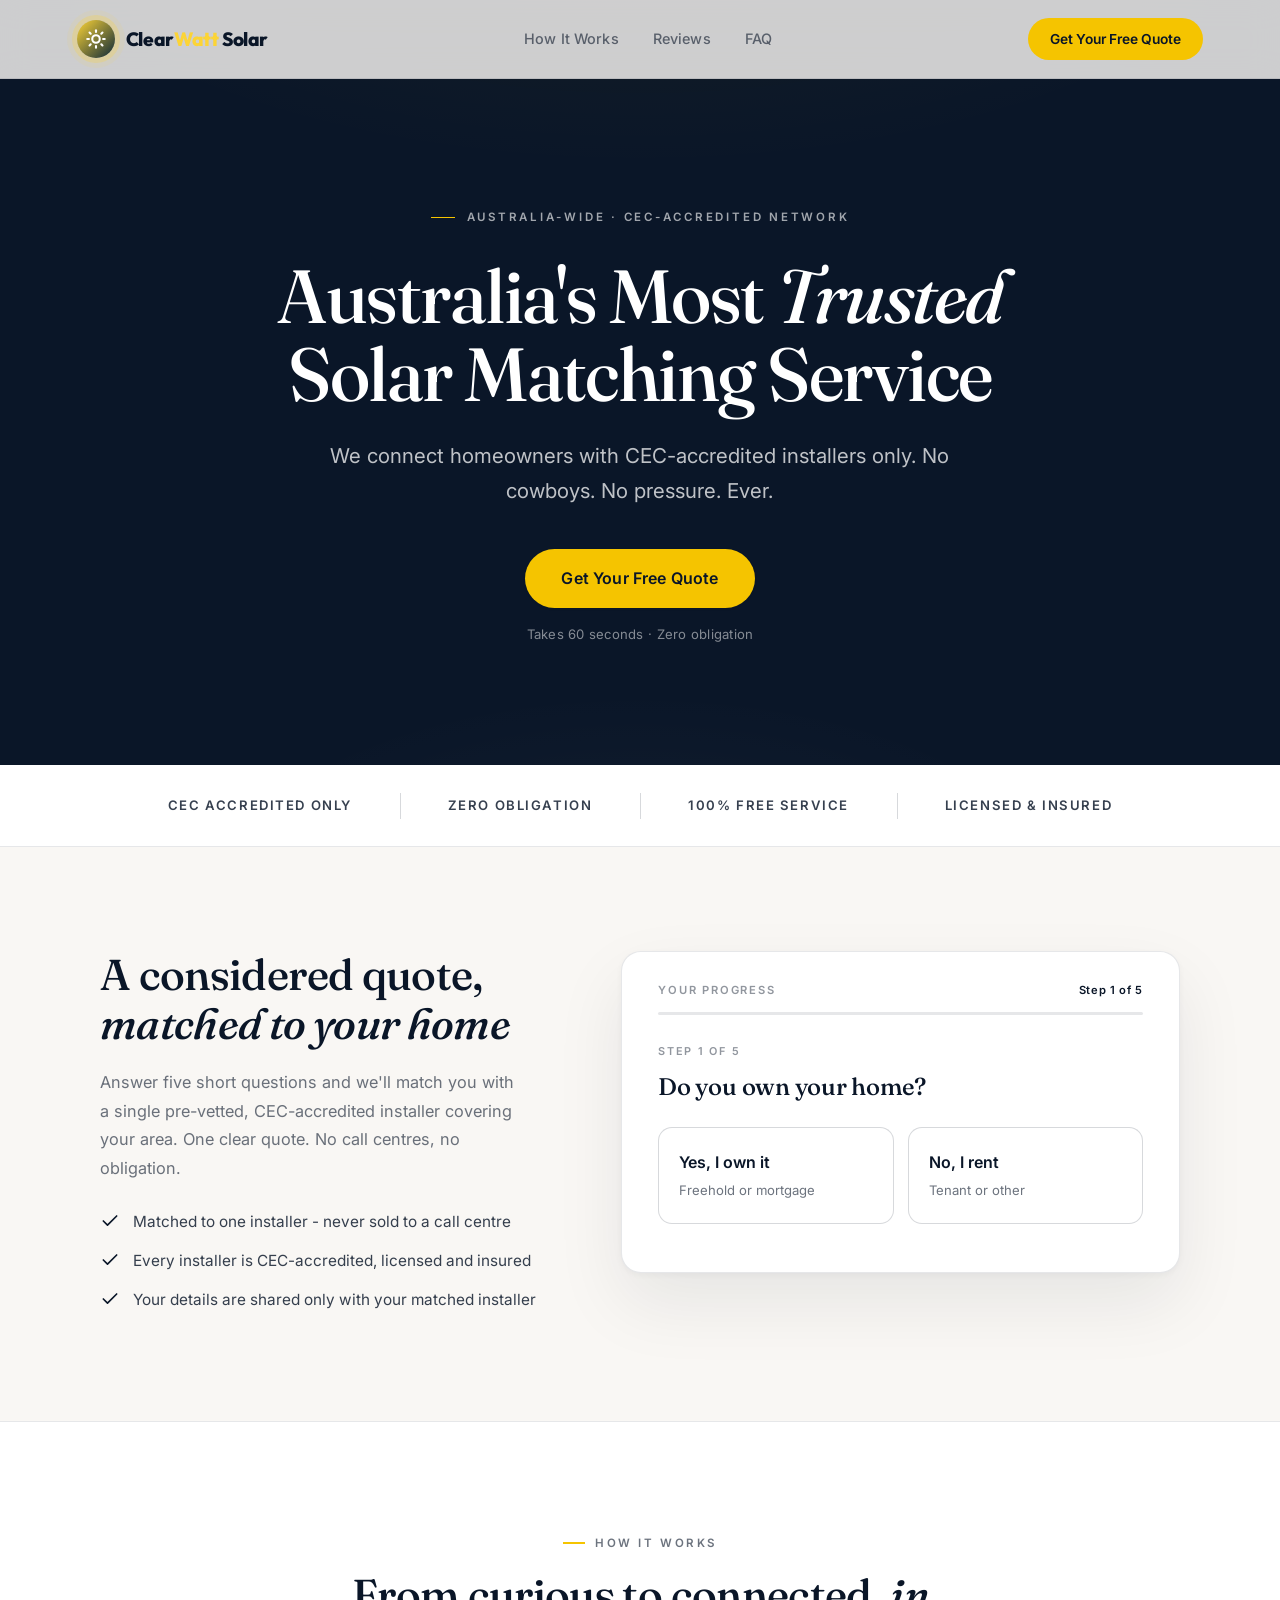
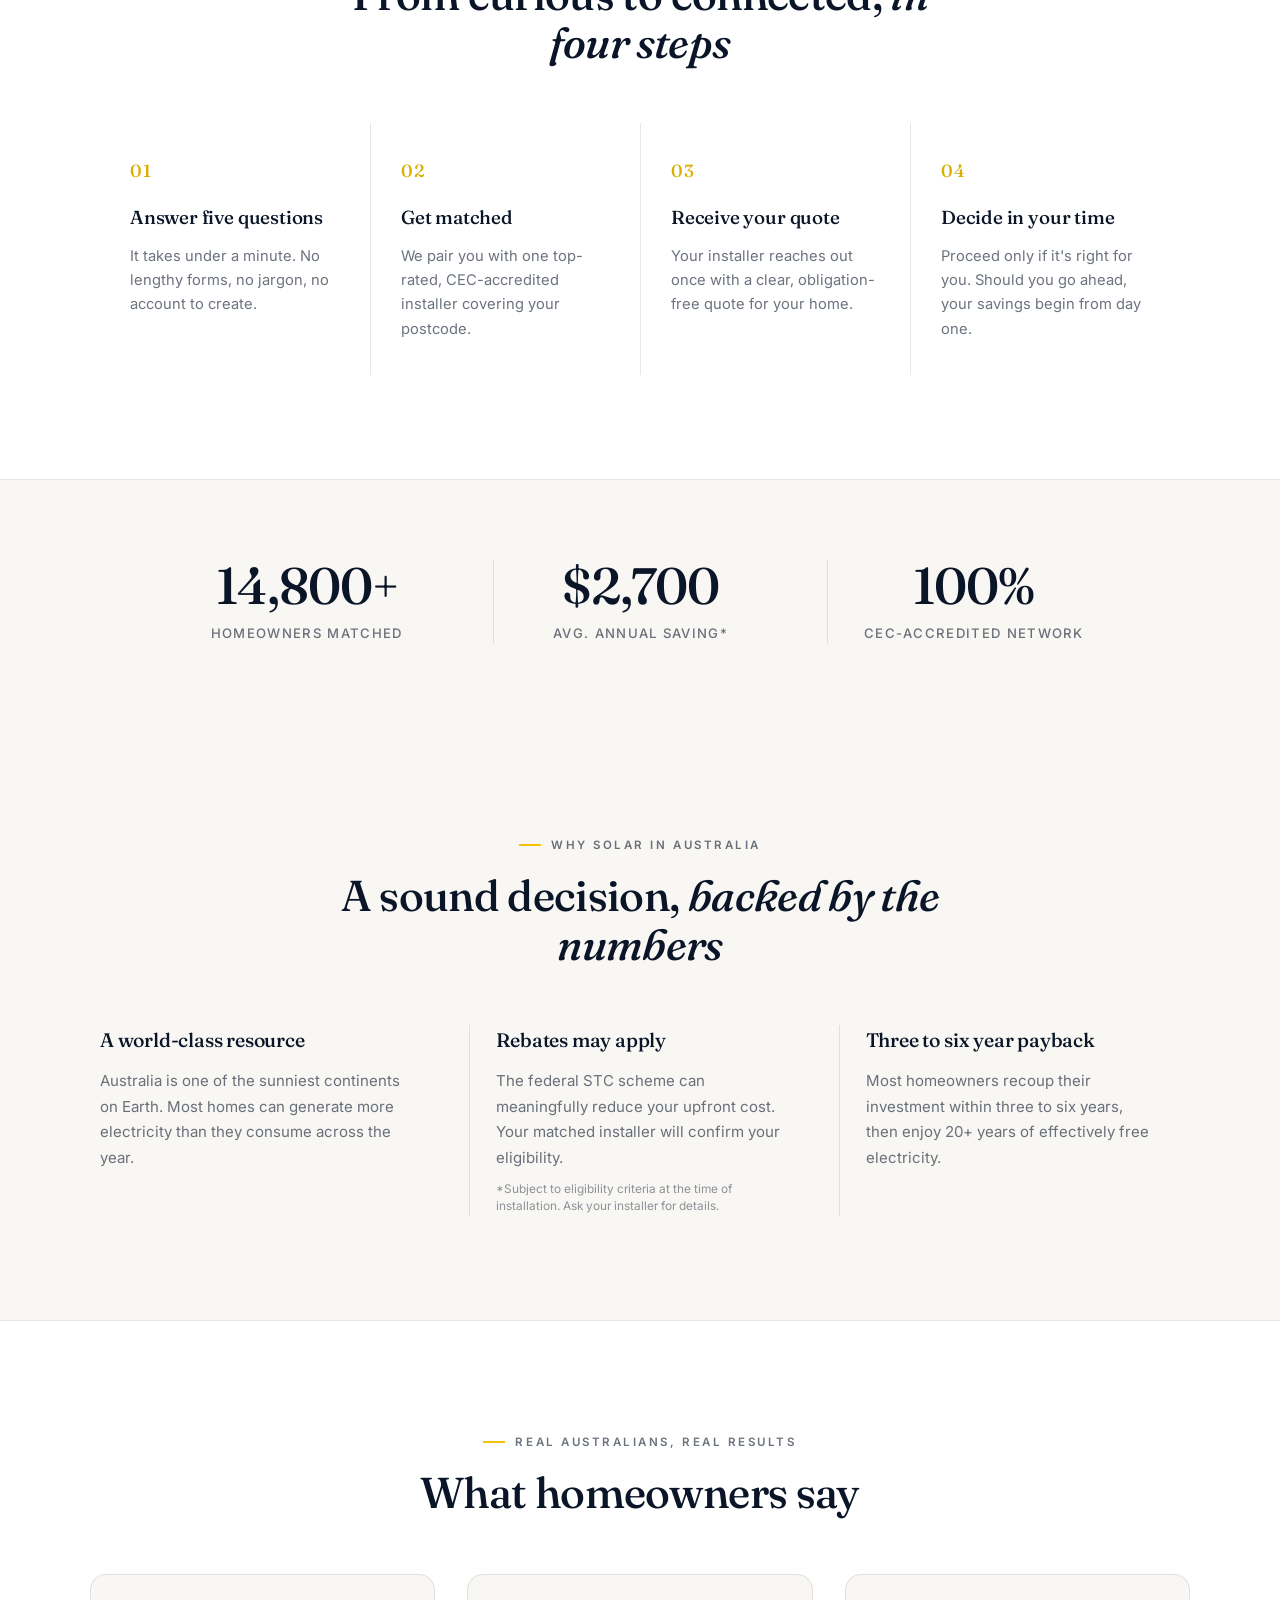
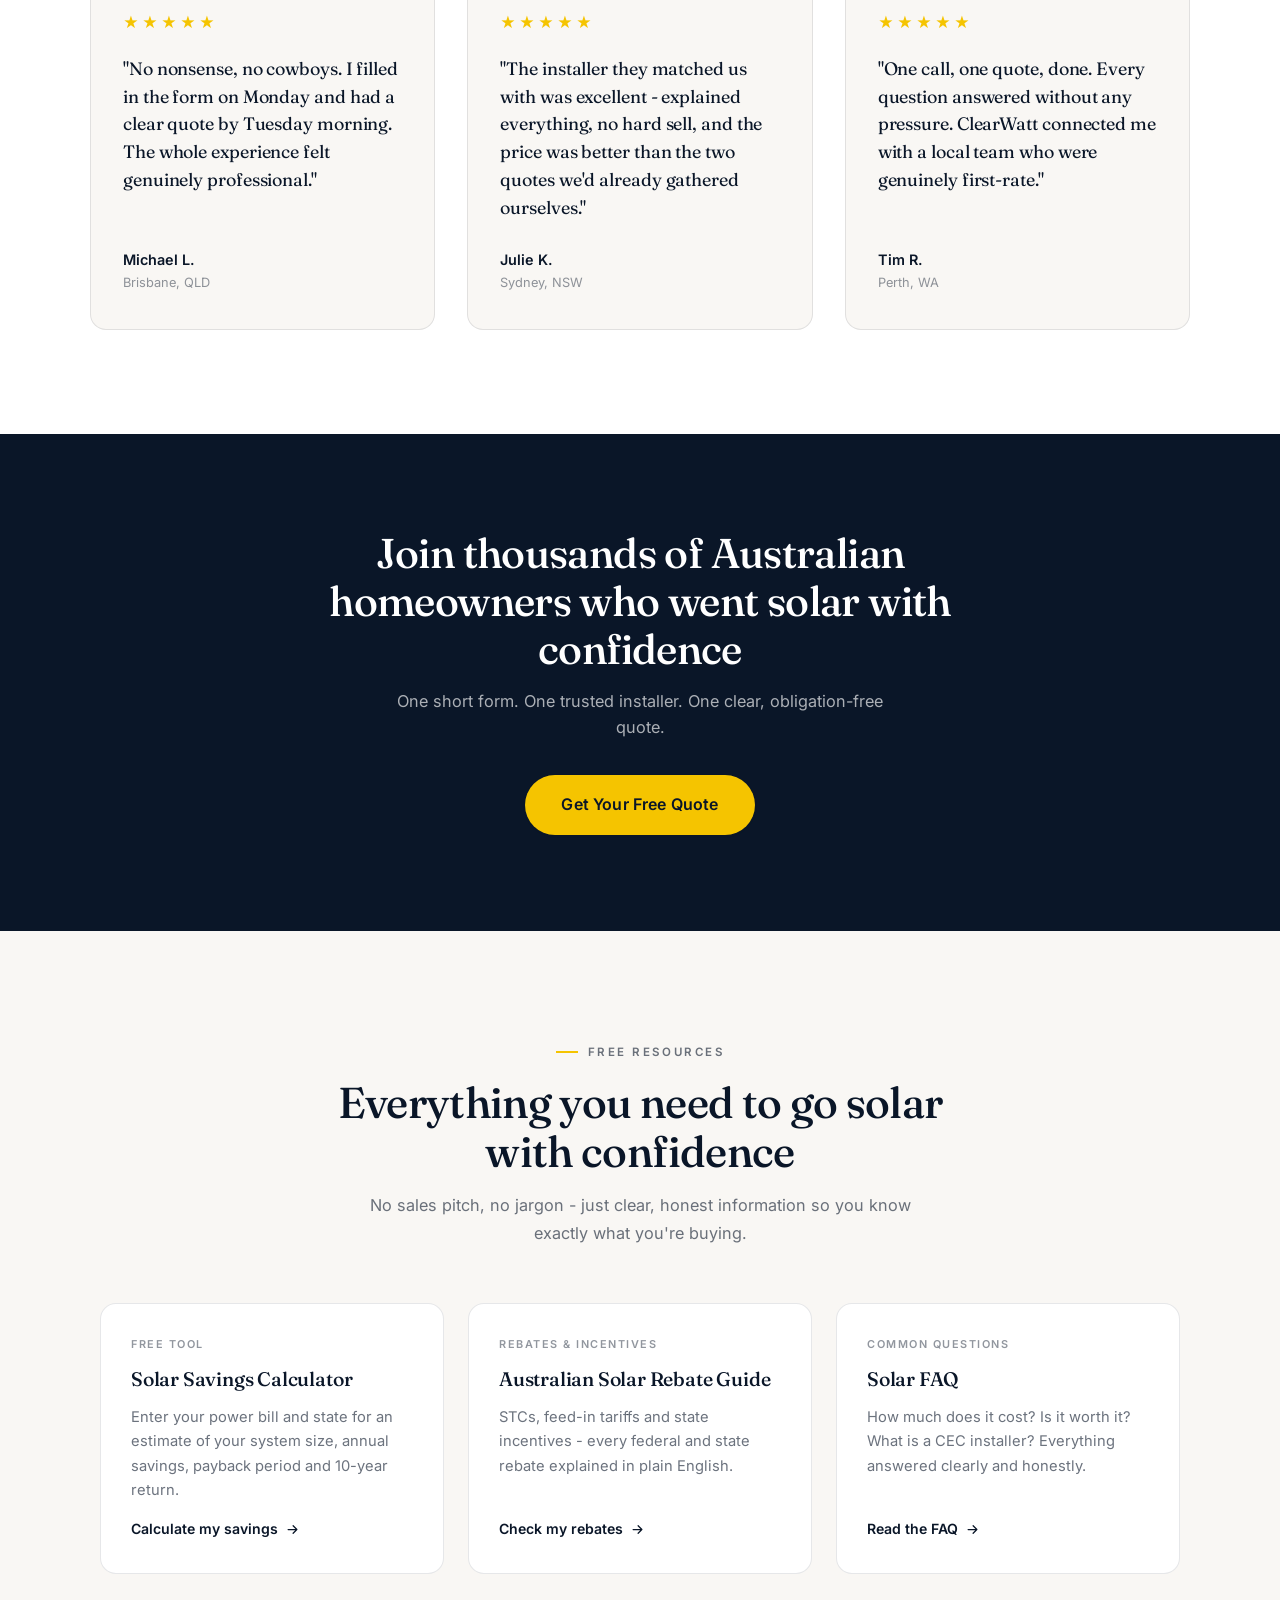
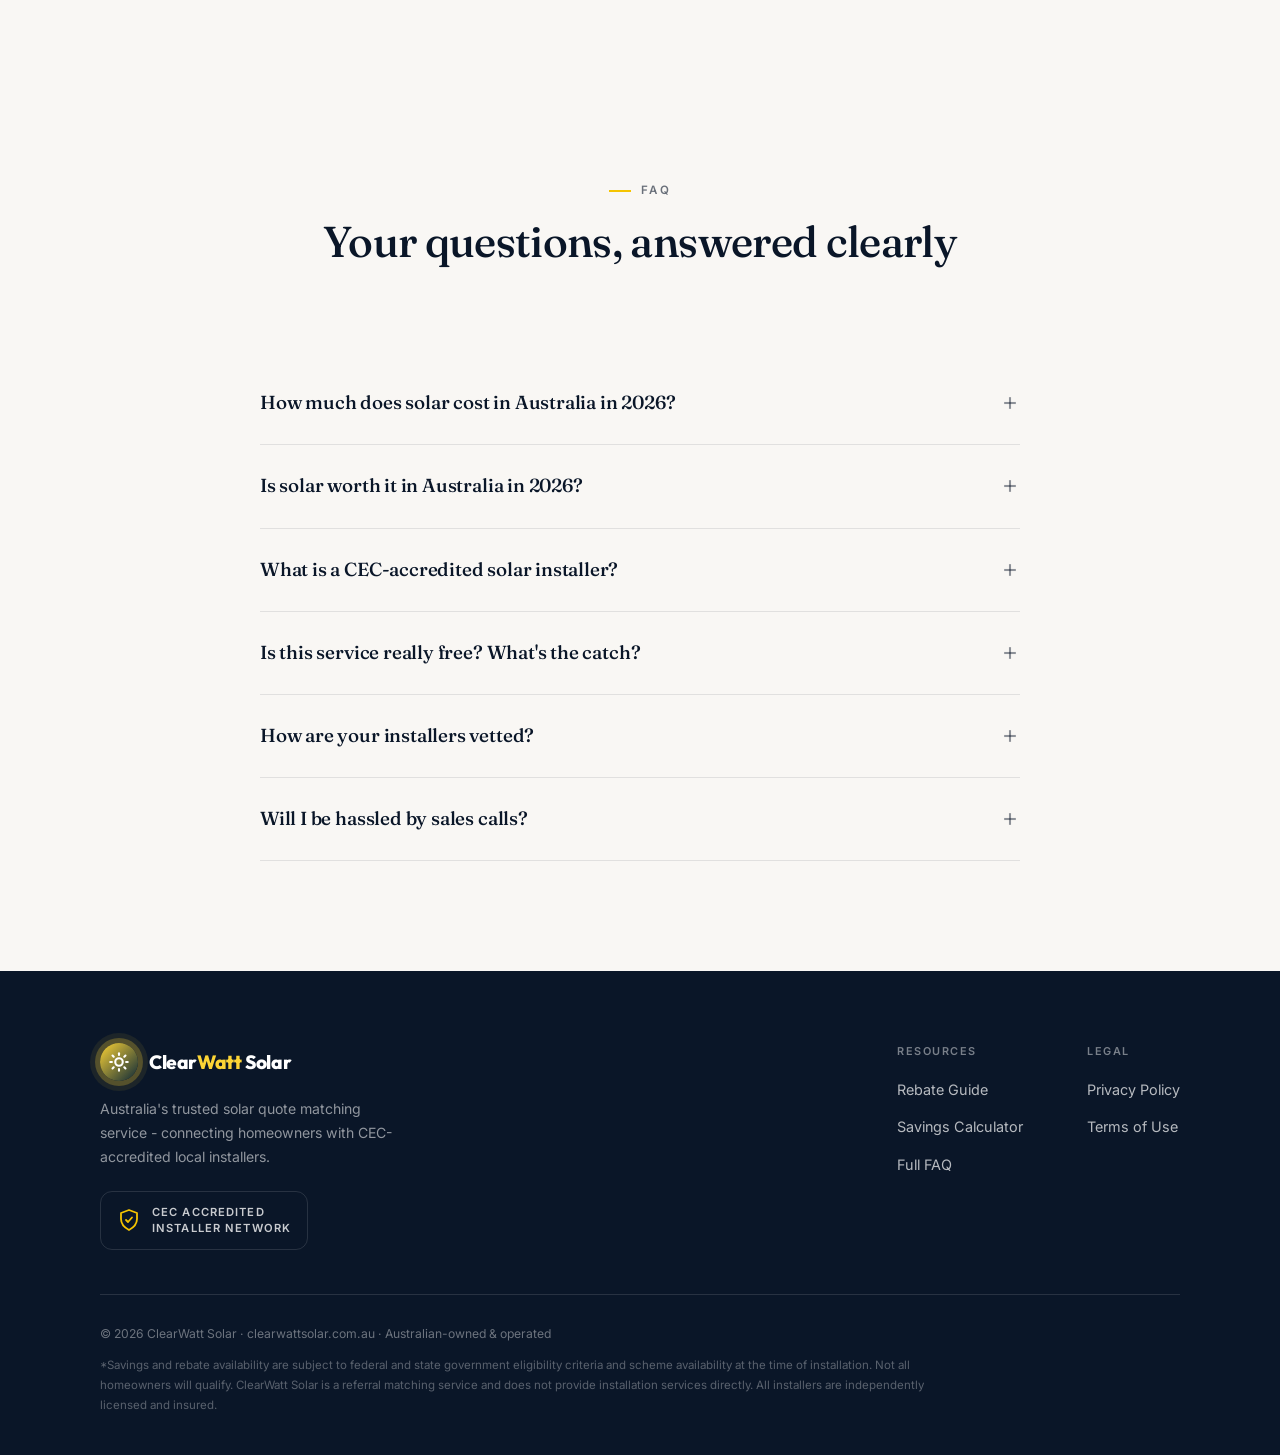
==== commit 25835b8f: "Restore original ClearWatt logo; convert em dashes to hyphens - Reinstate the original sun-mark logo" ====
--- a/index.html
+++ b/index.html
@@ -12,7 +12,7 @@
 
 <link rel="preconnect" href="https://fonts.googleapis.com">
 <link rel="preconnect" href="https://fonts.gstatic.com" crossorigin>
-<link href="https://fonts.googleapis.com/css2?family=Fraunces:ital,opsz,wght@0,9..144,400;0,9..144,500;0,9..144,600;1,9..144,500;1,9..144,600&family=Inter:wght@400;500;600;700&display=swap" rel="stylesheet">
+<link href="https://fonts.googleapis.com/css2?family=Fraunces:ital,opsz,wght@0,9..144,400;0,9..144,500;0,9..144,600;1,9..144,500;1,9..144,600&family=Inter:wght@400;500;600;700&family=Outfit:wght@600;700;800;900&display=swap" rel="stylesheet">
 
 <!-- Google Tag (replace G-XXXXXXXX) -->
 <script async src="https://www.googletagmanager.com/gtag/js?id=G-XXXXXXXX"></script>
@@ -529,7 +529,17 @@
 }
 
 /* hiw / fact / review cards are revealed on scroll by the existing IntersectionObserver
-   (inline styles), so no CSS hiding here — keeps content visible if JS is disabled. */
+   (inline styles), so no CSS hiding here - keeps content visible if JS is disabled. */
+
+/* ===== original ClearWatt logo restored ===== */
+.logo-mark{display:none!important}
+.logo-sun{width:38px!important;height:38px!important;background:linear-gradient(135deg,#fcd435,#0b2738)!important;border-radius:50%!important;display:flex!important;align-items:center!important;justify-content:center!important;box-shadow:0 0 0 5px rgba(252,212,53,0.25),0 0 0 10px rgba(252,212,53,0.08)!important;animation:pulse-sun 3s ease-in-out infinite!important;flex-shrink:0!important;padding:0!important}
+.logo-sun svg{width:20px!important;height:20px!important;display:block!important}
+@keyframes pulse-sun{0%,100%{box-shadow:0 0 0 5px rgba(252,212,53,0.25),0 0 0 10px rgba(252,212,53,0.08)}50%{box-shadow:0 0 0 8px rgba(252,212,53,0.3),0 0 0 16px rgba(252,212,53,0.05)}}
+.logo-text{font-family:'Outfit',sans-serif!important;font-weight:800!important;font-size:1.2rem!important;color:#0A1628!important;letter-spacing:-0.02em!important}
+.logo-text span{color:#fcd435!important}
+footer .logo-text,.footer-brand .logo-text{color:#ffffff!important}
+footer .logo-text span,.footer-brand .logo-text span{color:#fcd435!important}
 </style>
 </head>
 <body>
@@ -541,16 +551,16 @@
 
 <nav>
   <a href="/" class="logo">
-    <svg class="logo-mark" viewBox="0 0 24 24" fill="none" aria-hidden="true">
-      <circle class="core" cx="12" cy="12" r="3.4"/>
-      <g class="ray" stroke="currentColor" stroke-width="1.6" stroke-linecap="round">
-        <line x1="12" y1="2.5" x2="12" y2="5"/><line x1="12" y1="19" x2="12" y2="21.5"/>
-        <line x1="2.5" y1="12" x2="5" y2="12"/><line x1="19" y1="12" x2="21.5" y2="12"/>
-        <line x1="5.4" y1="5.4" x2="7.1" y2="7.1"/><line x1="16.9" y1="16.9" x2="18.6" y2="18.6"/>
-        <line x1="5.4" y1="18.6" x2="7.1" y2="16.9"/><line x1="16.9" y1="7.1" x2="18.6" y2="5.4"/>
-      </g>
-    </svg>
-    <span class="logo-text">ClearWatt</span>
+    <div class="logo-sun">
+      <svg viewBox="0 0 24 24" fill="none" stroke="white" stroke-width="2.5" stroke-linecap="round">
+        <circle cx="12" cy="12" r="4.5"/>
+        <line x1="12" y1="1.5" x2="12" y2="3.5"/><line x1="12" y1="20.5" x2="12" y2="22.5"/>
+        <line x1="4.22" y1="4.22" x2="5.64" y2="5.64"/><line x1="18.36" y1="18.36" x2="19.78" y2="19.78"/>
+        <line x1="1.5" y1="12" x2="3.5" y2="12"/><line x1="20.5" y1="12" x2="22.5" y2="12"/>
+        <line x1="4.22" y1="19.78" x2="5.64" y2="18.36"/><line x1="18.36" y1="5.64" x2="19.78" y2="4.22"/>
+      </svg>
+    </div>
+    <span class="logo-text">Clear<span>Watt</span> Solar</span>
   </a>
   <div class="nav-links">
     <a href="#how">How It Works</a>
@@ -608,7 +618,7 @@
       <ul class="quote-points">
         <li>
           <svg viewBox="0 0 24 24" fill="none" stroke="currentColor" stroke-width="2" stroke-linecap="round" stroke-linejoin="round"><polyline points="20 6 9 17 4 12"/></svg>
-          Matched to one installer — never sold to a call centre
+          Matched to one installer - never sold to a call centre
         </li>
         <li>
           <svg viewBox="0 0 24 24" fill="none" stroke="currentColor" stroke-width="2" stroke-linecap="round" stroke-linejoin="round"><polyline points="20 6 9 17 4 12"/></svg>
@@ -653,7 +663,7 @@
             <div id="renter-msg">
               <div class="renter-msg-title">Solar quotes are for homeowners</div>
               <p style="font-size:0.92rem;color:var(--ink-60);line-height:1.7">Our service is currently available to homeowners only. If your situation changes, we'd be glad to help in future.</p>
-              <div class="renter-box"><strong>Buying soon?</strong> Bookmark this page — solar is one of the most rewarding first upgrades for new homeowners in Australia.</div>
+              <div class="renter-box"><strong>Buying soon?</strong> Bookmark this page - solar is one of the most rewarding first upgrades for new homeowners in Australia.</div>
             </div>
           </div>
 
@@ -762,7 +772,7 @@
 
           <!-- STEP 5: CONTACT -->
           <div class="step" id="step5">
-            <div class="step-label">Step 5 of 5 — Almost there</div>
+            <div class="step-label">Step 5 of 5 - Almost there</div>
             <h3>Where should we send your quote?</h3>
 
             <div class="match-notice" id="matchNotice">
@@ -804,7 +814,7 @@
               Get Your Free Quote
             </button>
             <div class="priv-note">
-              Your details are shared only with your matched installer — never sold to a call centre or third parties.
+              Your details are shared only with your matched installer - never sold to a call centre or third parties.
             </div>
             <div style="text-align:left"><button class="btn-back" style="margin-top:16px" onclick="goToStep(5,4)">
               <svg viewBox="0 0 24 24" fill="none" stroke="currentColor" stroke-width="2.5" stroke-linecap="round"><path d="M19 12H5M12 19l-7-7 7-7"/></svg>
@@ -906,7 +916,7 @@
     </div>
     <div class="review-card reveal">
       <div class="review-stars">★★★★★</div>
-      <p class="review-text">"The installer they matched us with was excellent — explained everything, no hard sell, and the price was better than the two quotes we'd already gathered ourselves."</p>
+      <p class="review-text">"The installer they matched us with was excellent - explained everything, no hard sell, and the price was better than the two quotes we'd already gathered ourselves."</p>
       <div>
         <div class="reviewer-name">Julie K.</div>
         <div class="reviewer-loc">Sydney, NSW</div>
@@ -935,7 +945,7 @@
   <div class="section-head center">
     <div class="eyebrow" style="justify-content:center">Free Resources</div>
     <h2 class="section-h2">Everything you need to go solar with confidence</h2>
-    <p class="section-sub">No sales pitch, no jargon — just clear, honest information so you know exactly what you're buying.</p>
+    <p class="section-sub">No sales pitch, no jargon - just clear, honest information so you know exactly what you're buying.</p>
   </div>
   <div class="res-grid">
     <a href="/savings-calculator" class="res-card reveal">
@@ -947,7 +957,7 @@
     <a href="/rebate-guide" class="res-card reveal">
       <div class="res-tag">Rebates &amp; Incentives</div>
       <h4>Australian Solar Rebate Guide</h4>
-      <p>STCs, feed-in tariffs and state incentives — every federal and state rebate explained in plain English.</p>
+      <p>STCs, feed-in tariffs and state incentives - every federal and state rebate explained in plain English.</p>
       <span class="res-link">Check my rebates <svg viewBox="0 0 24 24" fill="none" stroke="currentColor" stroke-width="2" stroke-linecap="round" stroke-linejoin="round"><path d="M5 12h14M13 6l6 6-6 6"/></svg></span>
     </a>
     <a href="/faq" class="res-card reveal">
@@ -980,7 +990,7 @@
     </div>
     <div class="faq-item">
       <div class="faq-q" onclick="toggleFaq(this)">Is this service really free? What's the catch?<svg viewBox="0 0 24 24" fill="none" stroke="currentColor" stroke-width="2.5"><line x1="12" y1="5" x2="12" y2="19"/><line x1="5" y1="12" x2="19" y2="12"/></svg></div>
-      <div class="faq-a">Genuinely free. We may earn a referral fee from the installer if and when you choose to proceed with an installation — but only then, and it never affects your quoted price. The matching service is completely free, with zero obligation.</div>
+      <div class="faq-a">Genuinely free. We may earn a referral fee from the installer if and when you choose to proceed with an installation - but only then, and it never affects your quoted price. The matching service is completely free, with zero obligation.</div>
     </div>
     <div class="faq-item">
       <div class="faq-q" onclick="toggleFaq(this)">How are your installers vetted?<svg viewBox="0 0 24 24" fill="none" stroke="currentColor" stroke-width="2.5"><line x1="12" y1="5" x2="12" y2="19"/><line x1="5" y1="12" x2="19" y2="12"/></svg></div>
@@ -988,7 +998,7 @@
     </div>
     <div class="faq-item">
       <div class="faq-q" onclick="toggleFaq(this)">Will I be hassled by sales calls?<svg viewBox="0 0 24 24" fill="none" stroke="currentColor" stroke-width="2.5"><line x1="12" y1="5" x2="12" y2="19"/><line x1="5" y1="12" x2="19" y2="12"/></svg></div>
-      <div class="faq-a">No. Your matched installer contacts you once to deliver a quote. If you're not interested, say so — our network guidelines require them to respect that immediately, with no follow-ups. We take this seriously and remove installers who don't comply.</div>
+      <div class="faq-a">No. Your matched installer contacts you once to deliver a quote. If you're not interested, say so - our network guidelines require them to respect that immediately, with no follow-ups. We take this seriously and remove installers who don't comply.</div>
     </div>
   </div>
 </div>
@@ -997,18 +1007,18 @@
   <div class="footer-inner">
     <div class="footer-brand">
       <a href="/" class="logo" style="text-decoration:none">
-        <svg class="logo-mark" viewBox="0 0 24 24" fill="none" aria-hidden="true">
-          <circle class="core" cx="12" cy="12" r="3.4"/>
-          <g class="ray" stroke="currentColor" stroke-width="1.6" stroke-linecap="round">
-            <line x1="12" y1="2.5" x2="12" y2="5"/><line x1="12" y1="19" x2="12" y2="21.5"/>
-            <line x1="2.5" y1="12" x2="5" y2="12"/><line x1="19" y1="12" x2="21.5" y2="12"/>
-            <line x1="5.4" y1="5.4" x2="7.1" y2="7.1"/><line x1="16.9" y1="16.9" x2="18.6" y2="18.6"/>
-            <line x1="5.4" y1="18.6" x2="7.1" y2="16.9"/><line x1="16.9" y1="7.1" x2="18.6" y2="5.4"/>
-          </g>
-        </svg>
-        <span class="logo-text">ClearWatt</span>
+        <div class="logo-sun">
+      <svg viewBox="0 0 24 24" fill="none" stroke="white" stroke-width="2.5" stroke-linecap="round">
+        <circle cx="12" cy="12" r="4.5"/>
+        <line x1="12" y1="1.5" x2="12" y2="3.5"/><line x1="12" y1="20.5" x2="12" y2="22.5"/>
+        <line x1="4.22" y1="4.22" x2="5.64" y2="5.64"/><line x1="18.36" y1="18.36" x2="19.78" y2="19.78"/>
+        <line x1="1.5" y1="12" x2="3.5" y2="12"/><line x1="20.5" y1="12" x2="22.5" y2="12"/>
+        <line x1="4.22" y1="19.78" x2="5.64" y2="18.36"/><line x1="18.36" y1="5.64" x2="19.78" y2="4.22"/>
+      </svg>
+    </div>
+    <span class="logo-text">Clear<span>Watt</span> Solar</span>
       </a>
-      <p>Australia's trusted solar quote matching service — connecting homeowners with CEC-accredited local installers.</p>
+      <p>Australia's trusted solar quote matching service - connecting homeowners with CEC-accredited local installers.</p>
       <div class="cec-badge">
         <svg viewBox="0 0 24 24" fill="none" stroke="currentColor" stroke-width="1.8" stroke-linecap="round" stroke-linejoin="round"><path d="M12 2l8 3v6c0 5-3.4 8.5-8 11-4.6-2.5-8-6-8-11V5l8-3z"/><polyline points="9 12 11 14 15 9.5"/></svg>
         <span class="cec-badge-txt">CEC Accredited<br>Installer Network</span>
@@ -1175,7 +1185,7 @@
       chip.className = 'suburb-chip no-coverage';
       document.getElementById('suburb-text').textContent = 'No installer found for this postcode';
       pcEl.classList.add('err-field');
-      errEl.textContent   = "We don't have an installer covering that postcode yet — try a neighbouring postcode.";
+      errEl.textContent   = "We don't have an installer covering that postcode yet - try a neighbouring postcode.";
       errEl.style.display = 'block';
       btn.textContent     = 'Find My Local Installer →';
       btn.disabled        = false;
@@ -1227,8 +1237,8 @@
   return ok;
 }
 
-/* ── SUBMIT — now actually sends to Make ── */
-/* ══ SUBMIT — triple dispatch (submit-lead + Make webhook + direct Supabase insert) ══ */
+/* ── SUBMIT - now actually sends to Make ── */
+/* ══ SUBMIT - triple dispatch (submit-lead + Make webhook + direct Supabase insert) ══ */
 window.submitForm = async function() {
   var ok = true;
   ok = fv('firstName', function(v){ return v.length > 1; }) && ok;
@@ -1338,7 +1348,7 @@
     '<div style="font-size:3.2rem;margin-bottom:18px">⚡</div>',
     '<h3 style="font-family:Outfit,sans-serif;font-weight:900;font-size:1.3rem;color:var(--white);letter-spacing:-0.03em;margin-bottom:10px">You\'re matched! Quote incoming.</h3>',
     '<p style="font-size:0.84rem;color:var(--muted);line-height:1.65;max-width:320px;margin:0 auto 24px">',
-      'Expect a call or email from <strong>' + (leadPayload.matched_buyer || 'your matched installer') + '</strong> within 1 business day. Zero pressure — just a clear, honest quote.',
+      'Expect a call or email from <strong>' + (leadPayload.matched_buyer || 'your matched installer') + '</strong> within 1 business day. Zero pressure - just a clear, honest quote.',
     '</p>',
     '<div style="display:flex;gap:8px;justify-content:center;flex-wrap:wrap">',
       '<span style="background:rgba(252,212,53,0.08);border:1px solid rgba(252,212,53,0.22);border-radius:50px;padding:6px 14px;font-size:0.73rem;font-weight:700;color:var(--cyan)">✓ CEC Verified</span>',
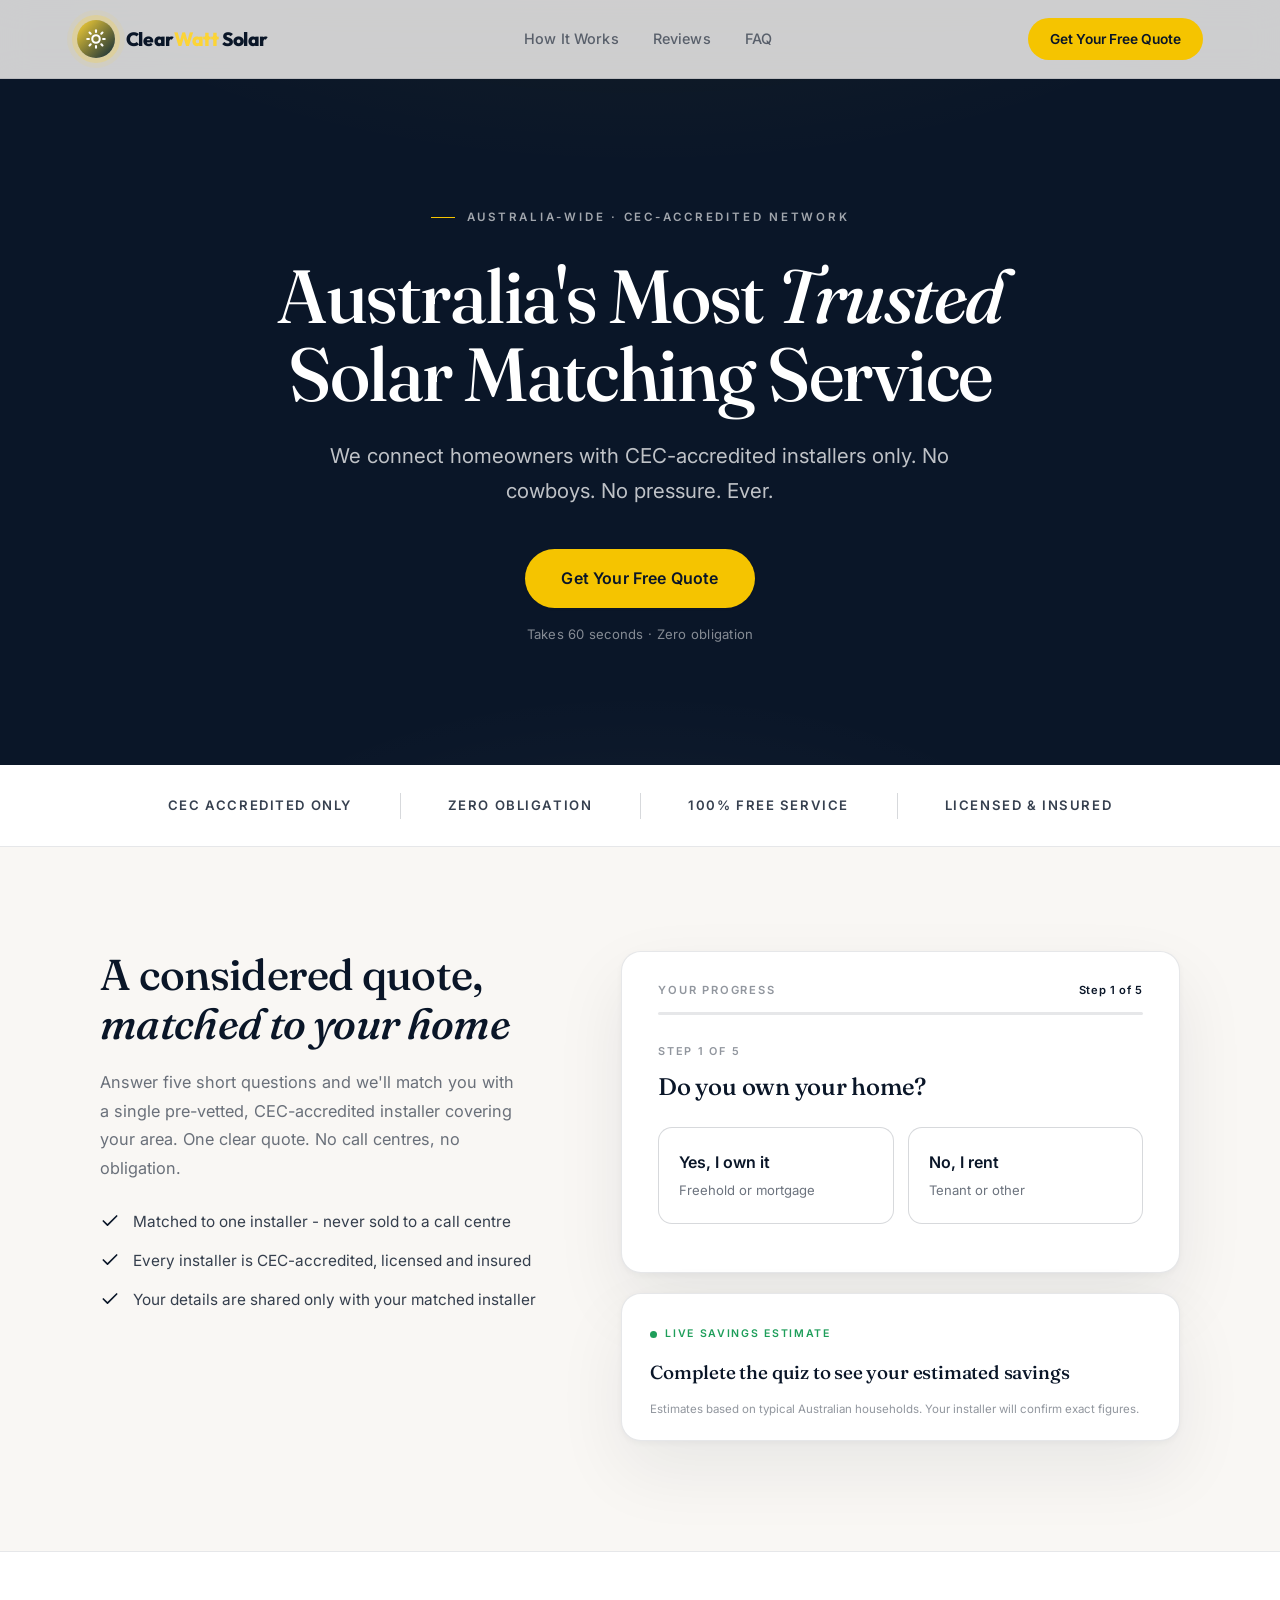
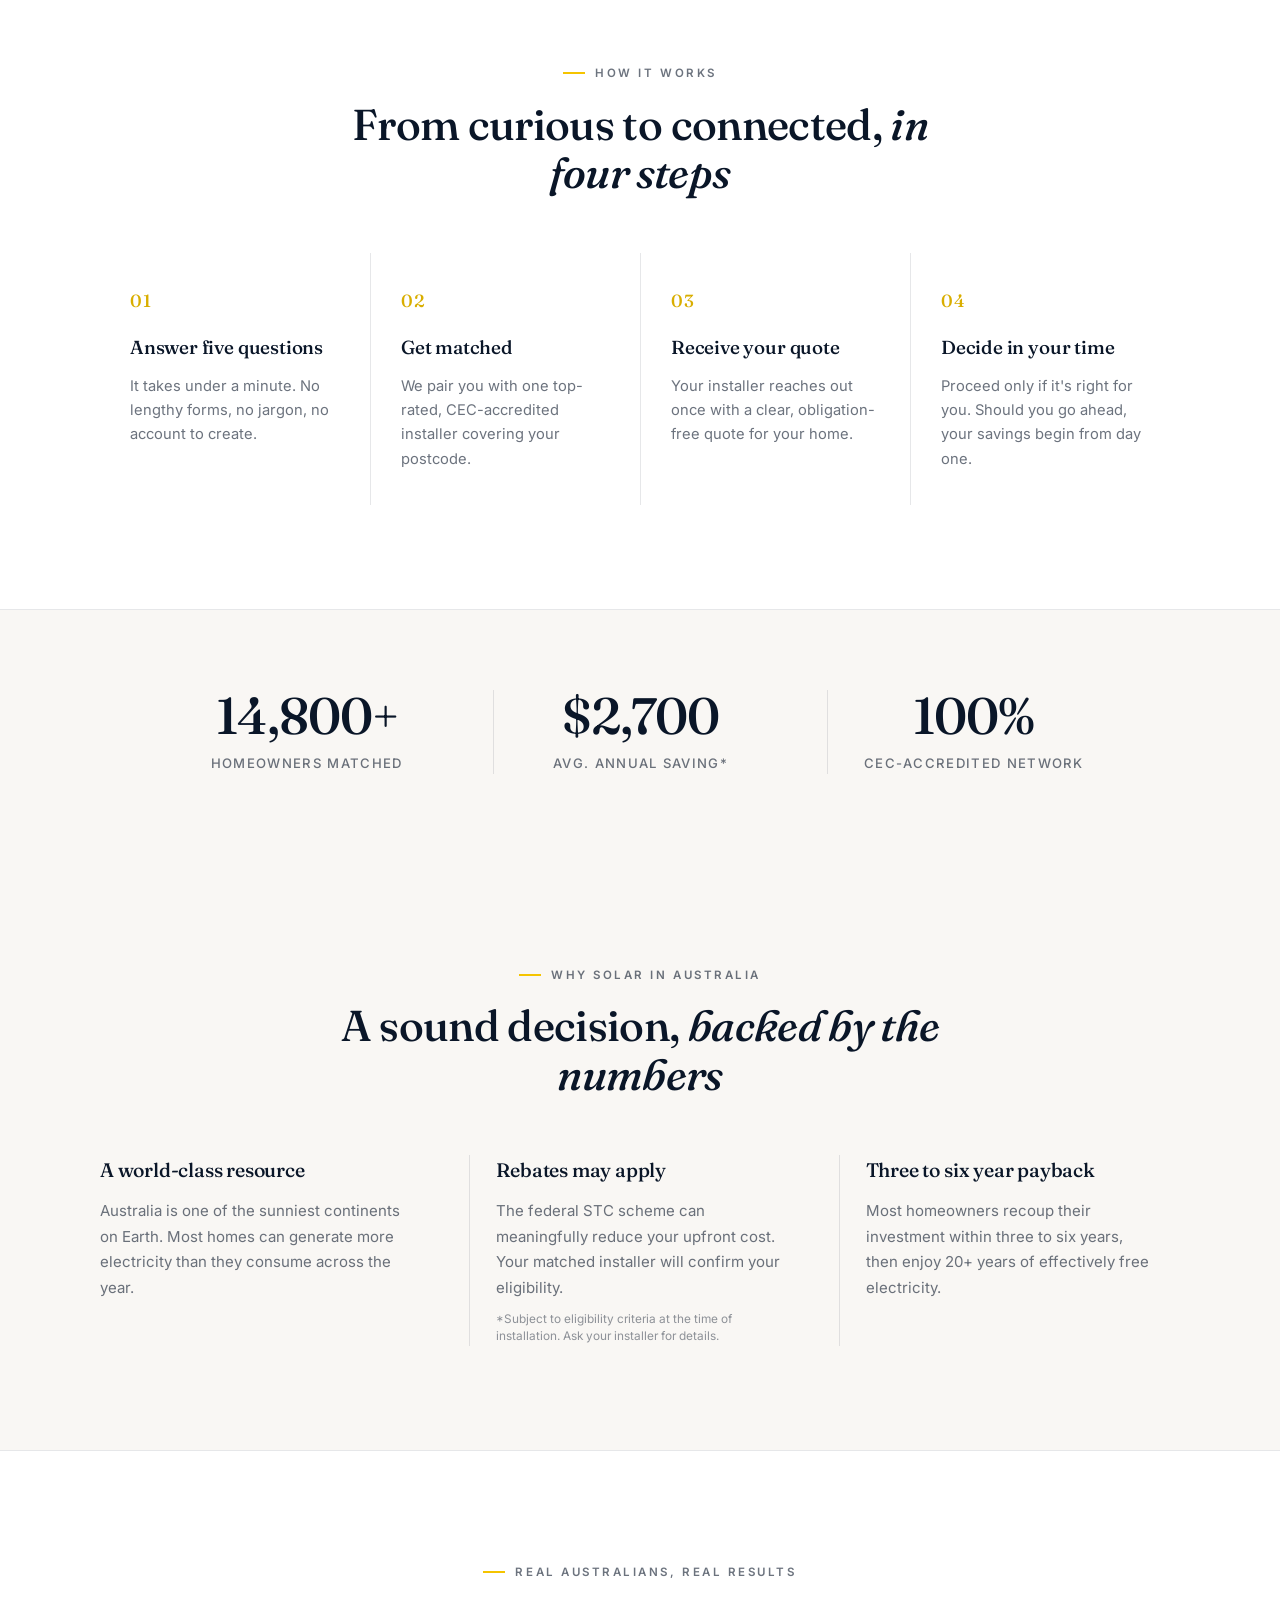
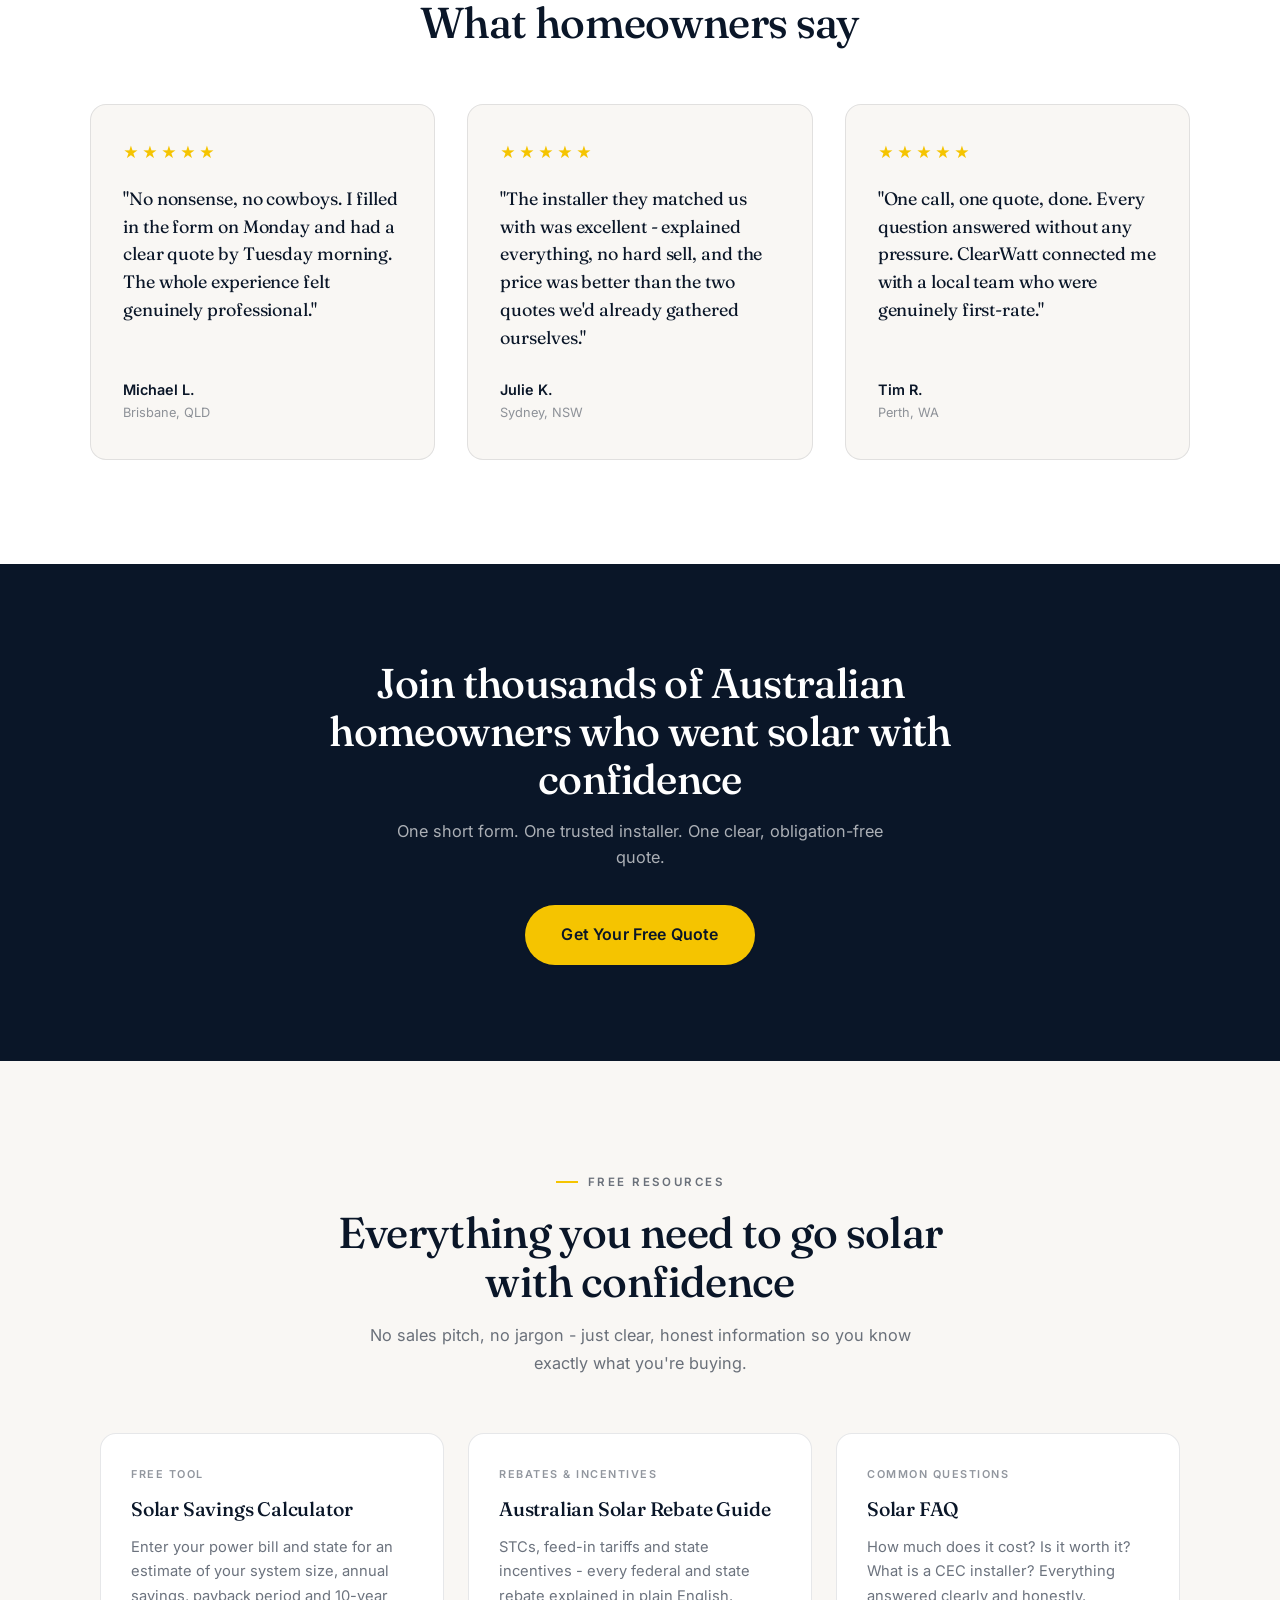
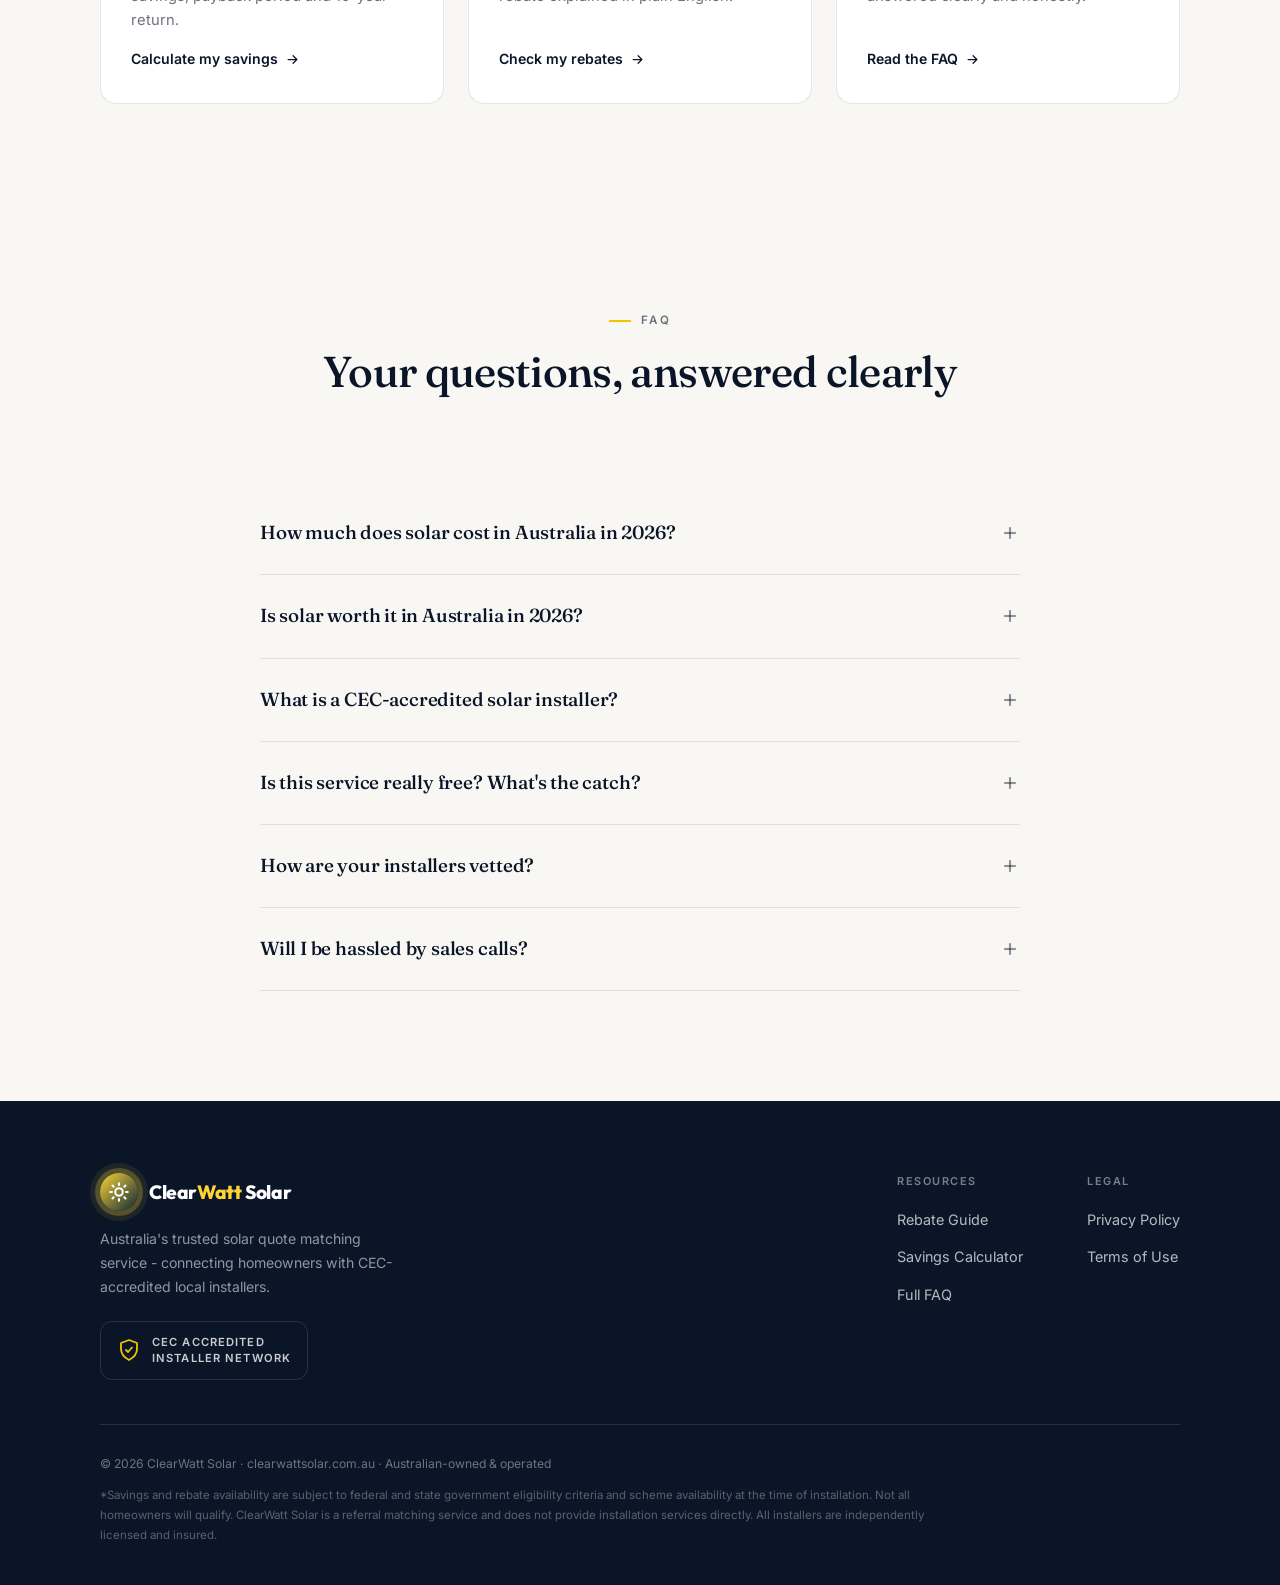
==== commit 7b9f74b2: "Add live savings estimate panel to homepage survey Adds a persistent, progressive savings-estimate p" ====
--- a/index.html
+++ b/index.html
@@ -13,6 +13,9 @@
 <link rel="preconnect" href="https://fonts.googleapis.com">
 <link rel="preconnect" href="https://fonts.gstatic.com" crossorigin>
 <link href="https://fonts.googleapis.com/css2?family=Fraunces:ital,opsz,wght@0,9..144,400;0,9..144,500;0,9..144,600;1,9..144,500;1,9..144,600&family=Inter:wght@400;500;600;700&family=Outfit:wght@600;700;800;900&display=swap" rel="stylesheet">
+
+<!-- Live savings estimate panel (additive, new file) -->
+<link rel="stylesheet" href="/savings-panel.css">
 
 <!-- Google Tag (replace G-XXXXXXXX) -->
 <script async src="https://www.googletagmanager.com/gtag/js?id=G-XXXXXXXX"></script>
@@ -1409,5 +1412,8 @@
 
 });
 </script>
+
+<!-- Live savings estimate panel (additive, new file — observes the survey, never modifies it) -->
+<script src="/savings-panel.js" defer></script>
 </body>
 </html>
--- a/savings-panel.css
+++ b/savings-panel.css
@@ -0,0 +1,179 @@
+/* =====================================================================
+   SAVINGS ESTIMATE PANEL — NEW, ADDITIVE STYLES ONLY
+   ---------------------------------------------------------------------
+   This file is entirely new. It does NOT override or modify any existing
+   rule. All selectors are namespaced with the `sv-` prefix to avoid any
+   collision with the existing survey/quiz styles. It reuses the site's
+   own CSS custom properties (--surface, --line, --green, --serif, etc.)
+   so the panel matches the existing brand exactly.
+   ===================================================================== */
+
+/* ── Desktop panel (lives in the survey right column, below the card) ── */
+.sv-panel{
+  width:100%;
+  margin-top:20px;
+  background:var(--surface);
+  border:1px solid var(--line);
+  border-radius:20px;
+  box-shadow:0 30px 70px rgba(10,22,40,0.07),0 2px 6px rgba(10,22,40,0.04);
+  padding:26px 28px 22px;
+  font-family:var(--sans);
+}
+
+.sv-eyebrow{
+  display:inline-flex;align-items:center;gap:8px;
+  font-size:0.66rem;font-weight:600;letter-spacing:0.16em;text-transform:uppercase;
+  color:var(--green);
+}
+.sv-dot{
+  width:7px;height:7px;border-radius:50%;background:var(--green);
+  box-shadow:0 0 0 0 rgba(30,158,90,0.5);
+  animation:svPulse 2s infinite;
+}
+@keyframes svPulse{
+  0%{box-shadow:0 0 0 0 rgba(30,158,90,0.45)}
+  70%{box-shadow:0 0 0 7px rgba(30,158,90,0)}
+  100%{box-shadow:0 0 0 0 rgba(30,158,90,0)}
+}
+
+.sv-teaser{
+  margin-top:14px;
+  font-family:var(--serif);font-weight:500;
+  font-size:1.18rem;line-height:1.35;color:var(--ink);letter-spacing:-0.01em;
+}
+
+/* ── Figure (revealed once a bill tier is known) ── */
+.sv-figure{margin-top:16px;animation:svReveal 0.45s ease}
+@keyframes svReveal{from{opacity:0;transform:translateY(8px)}to{opacity:1;transform:translateY(0)}}
+
+.sv-saving-label{
+  font-size:0.72rem;font-weight:600;letter-spacing:0.06em;
+  color:var(--ink-45);text-transform:uppercase;
+}
+.sv-saving-range{
+  margin-top:6px;display:flex;align-items:baseline;flex-wrap:wrap;gap:2px;
+  font-family:var(--serif);font-weight:600;letter-spacing:-0.02em;
+  color:var(--green);font-size:2.1rem;line-height:1.05;
+}
+.sv-saving-range .sv-dash{margin:0 4px;color:var(--green);font-weight:500}
+.sv-saving-range .sv-per{
+  font-family:var(--sans);font-size:0.95rem;font-weight:600;
+  color:var(--ink-60);margin-left:6px;align-self:flex-end;
+}
+
+.sv-stats{
+  margin-top:18px;display:grid;grid-template-columns:repeat(3,1fr);gap:10px;
+}
+.sv-stat{
+  background:var(--bg);
+  border:1px solid var(--line);
+  border-radius:13px;
+  padding:14px 12px;text-align:center;
+}
+.sv-stat-v{
+  font-family:var(--sans);font-weight:700;font-size:1.02rem;color:var(--ink);
+  letter-spacing:-0.01em;
+}
+.sv-stat-l{
+  margin-top:4px;font-size:0.68rem;font-weight:600;letter-spacing:0.04em;
+  color:var(--ink-45);text-transform:uppercase;line-height:1.3;
+}
+
+/* ── Appended fact lines (STC, feed-in tariff) ── */
+.sv-extra{
+  margin-top:12px;display:flex;gap:9px;align-items:flex-start;
+  font-size:0.84rem;line-height:1.5;color:var(--ink-80);
+  background:rgba(30,158,90,0.06);
+  border:1px solid rgba(30,158,90,0.16);
+  border-radius:12px;padding:11px 13px;
+  animation:svReveal 0.4s ease;
+}
+.sv-extra svg{width:16px;height:16px;flex-shrink:0;margin-top:2px;color:var(--green)}
+.sv-extra strong{color:var(--ink);font-weight:600}
+
+.sv-disclaimer{
+  margin-top:16px;
+  font-size:0.72rem;line-height:1.5;color:var(--ink-45);
+}
+
+/* ── Step 5 in-form summary (prepended above the contact form) ── */
+.sv-step5{
+  margin-bottom:24px;
+  background:var(--bg);
+  border:1px solid rgba(30,158,90,0.18);
+  border-radius:14px;
+  padding:18px 20px;
+  animation:svReveal 0.4s ease;
+}
+.sv-step5-head{
+  font-family:var(--serif);font-weight:500;font-size:1.16rem;line-height:1.3;
+  color:var(--ink);letter-spacing:-0.01em;margin-bottom:14px;
+}
+.sv-step5-grid{display:flex;flex-wrap:wrap;gap:8px 22px;align-items:baseline}
+.sv-s5-item{display:flex;flex-direction:column;gap:2px}
+.sv-s5-v{font-family:var(--sans);font-weight:700;font-size:1rem;color:var(--ink)}
+.sv-s5-v.sv-s5-accent{color:var(--green)}
+.sv-s5-l{font-size:0.66rem;font-weight:600;letter-spacing:0.05em;text-transform:uppercase;color:var(--ink-45)}
+.sv-step5-extra{
+  margin-top:12px;font-size:0.8rem;line-height:1.5;color:var(--ink-60);
+}
+.sv-step5-extra div{margin-top:5px}
+.sv-step5-extra strong{color:var(--ink);font-weight:600}
+
+/* ── Mobile sticky banner + sheet ── */
+.sv-mbar{
+  position:fixed;left:0;right:0;bottom:0;z-index:90;
+  display:flex;align-items:center;justify-content:space-between;gap:12px;
+  padding:13px 18px;padding-bottom:calc(13px + env(safe-area-inset-bottom,0));
+  background:var(--surface);
+  border-top:1px solid var(--line);
+  box-shadow:0 -8px 30px rgba(10,22,40,0.12);
+  font-family:var(--sans);
+  animation:svBarIn 0.4s ease;
+}
+@keyframes svBarIn{from{transform:translateY(100%)}to{transform:translateY(0)}}
+.sv-mbar-text{font-size:0.92rem;color:var(--ink-80);font-weight:500}
+.sv-mbar-text strong{color:var(--green);font-weight:700;font-size:1.02rem}
+.sv-mbar-btn{
+  flex-shrink:0;
+  border:none;cursor:pointer;
+  background:var(--green);color:#fff;
+  font-family:var(--sans);font-weight:600;font-size:0.82rem;
+  padding:10px 16px;border-radius:999px;
+}
+
+.sv-sheet{position:fixed;inset:0;z-index:100;display:none}
+.sv-sheet.sv-open{display:block}
+.sv-sheet-backdrop{
+  position:absolute;inset:0;background:rgba(10,22,40,0.5);
+  animation:svFade 0.25s ease;
+}
+@keyframes svFade{from{opacity:0}to{opacity:1}}
+.sv-sheet-card{
+  position:absolute;left:0;right:0;bottom:0;
+  background:var(--surface);
+  border-radius:22px 22px 0 0;
+  padding:24px 22px calc(28px + env(safe-area-inset-bottom,0));
+  max-height:88vh;overflow-y:auto;
+  animation:svSheetUp 0.32s cubic-bezier(0.4,0,0.2,1);
+}
+@keyframes svSheetUp{from{transform:translateY(100%)}to{transform:translateY(0)}}
+.sv-sheet-grab{width:38px;height:4px;border-radius:100px;background:var(--line-2);margin:0 auto 18px}
+.sv-sheet-close{
+  position:absolute;top:16px;right:16px;
+  width:34px;height:34px;border-radius:50%;
+  border:1px solid var(--line);background:var(--bg);cursor:pointer;
+  display:flex;align-items:center;justify-content:center;color:var(--ink-60);
+}
+.sv-sheet-close svg{width:16px;height:16px}
+
+/* The sheet hosts a clone of the desktop figure, so reuse its styling */
+.sv-sheet-card .sv-eyebrow{margin-bottom:4px}
+
+/* ── Responsive visibility ──
+   Desktop panel shows from 901px up; mobile banner/sheet show at 900px down. */
+.sv-mbar{display:none}
+@media(max-width:900px){
+  .sv-panel{display:none}
+  .sv-mbar.sv-active{display:flex}
+}
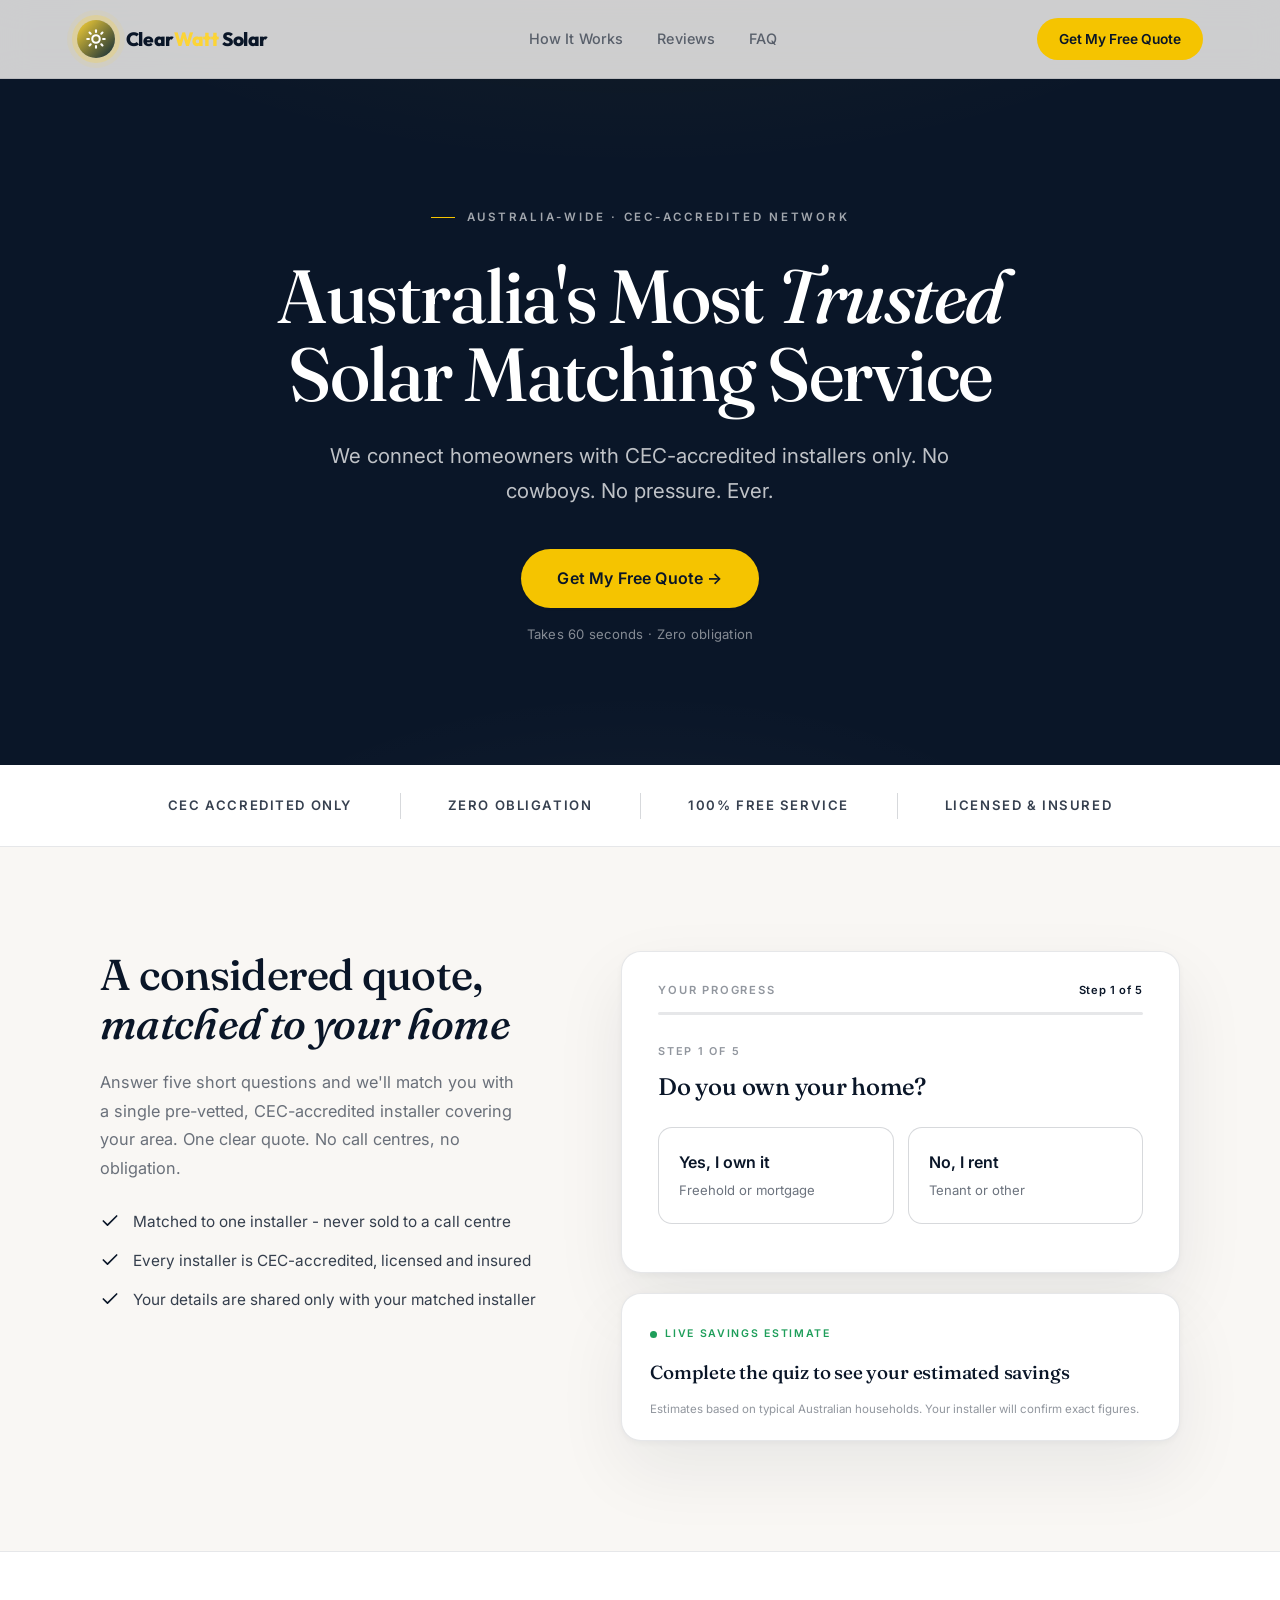
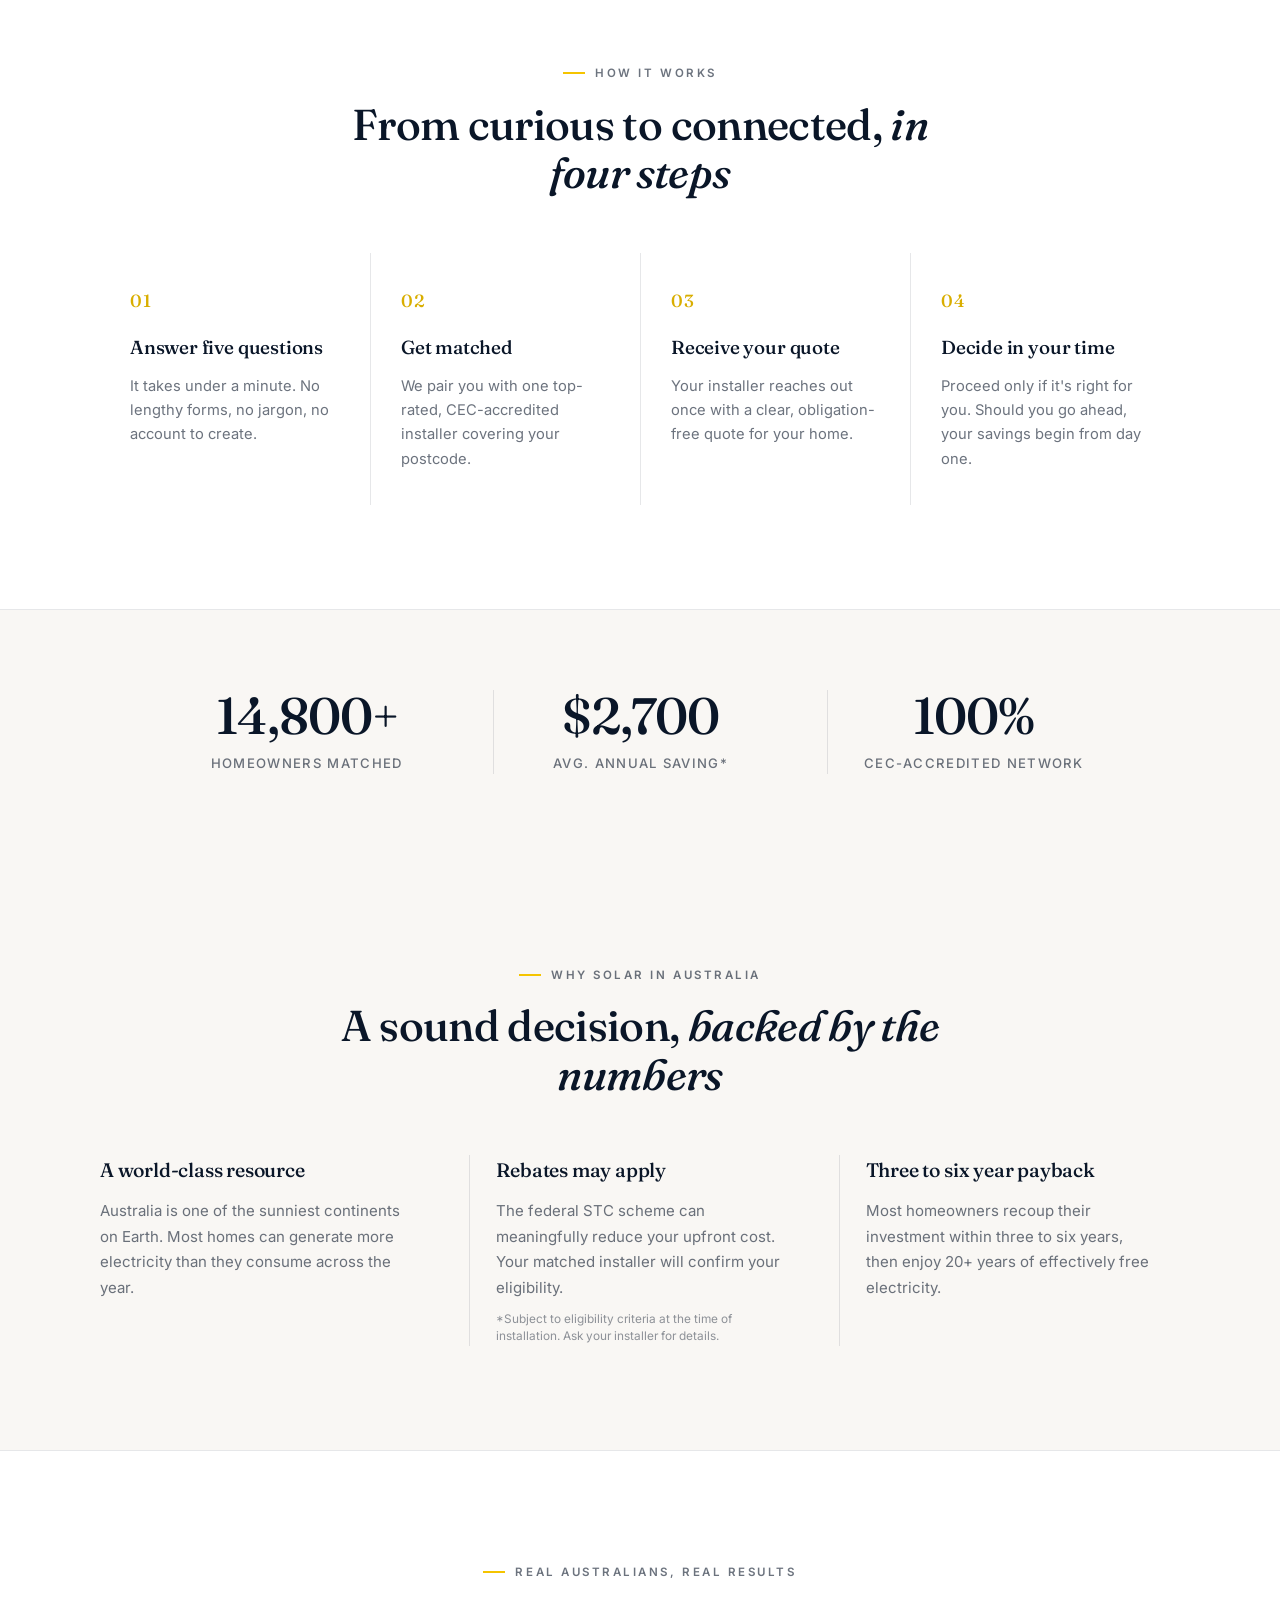
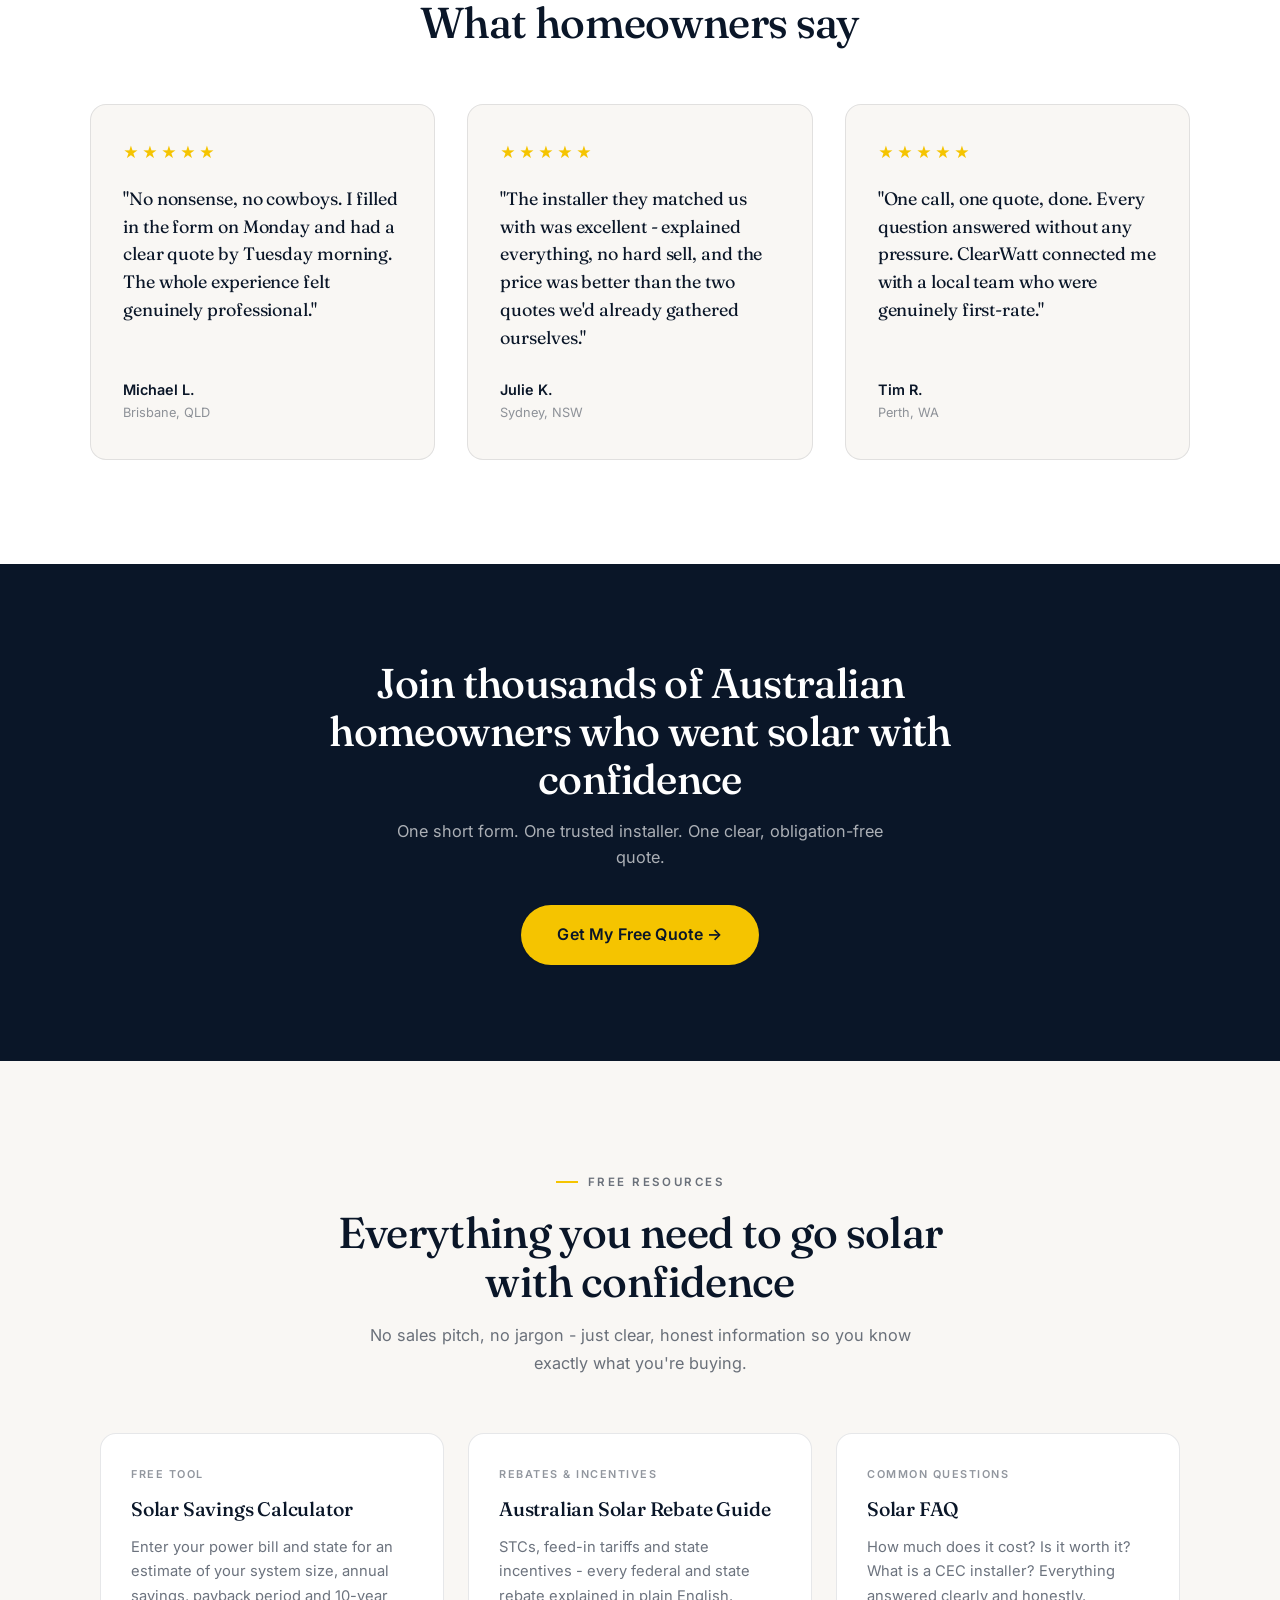
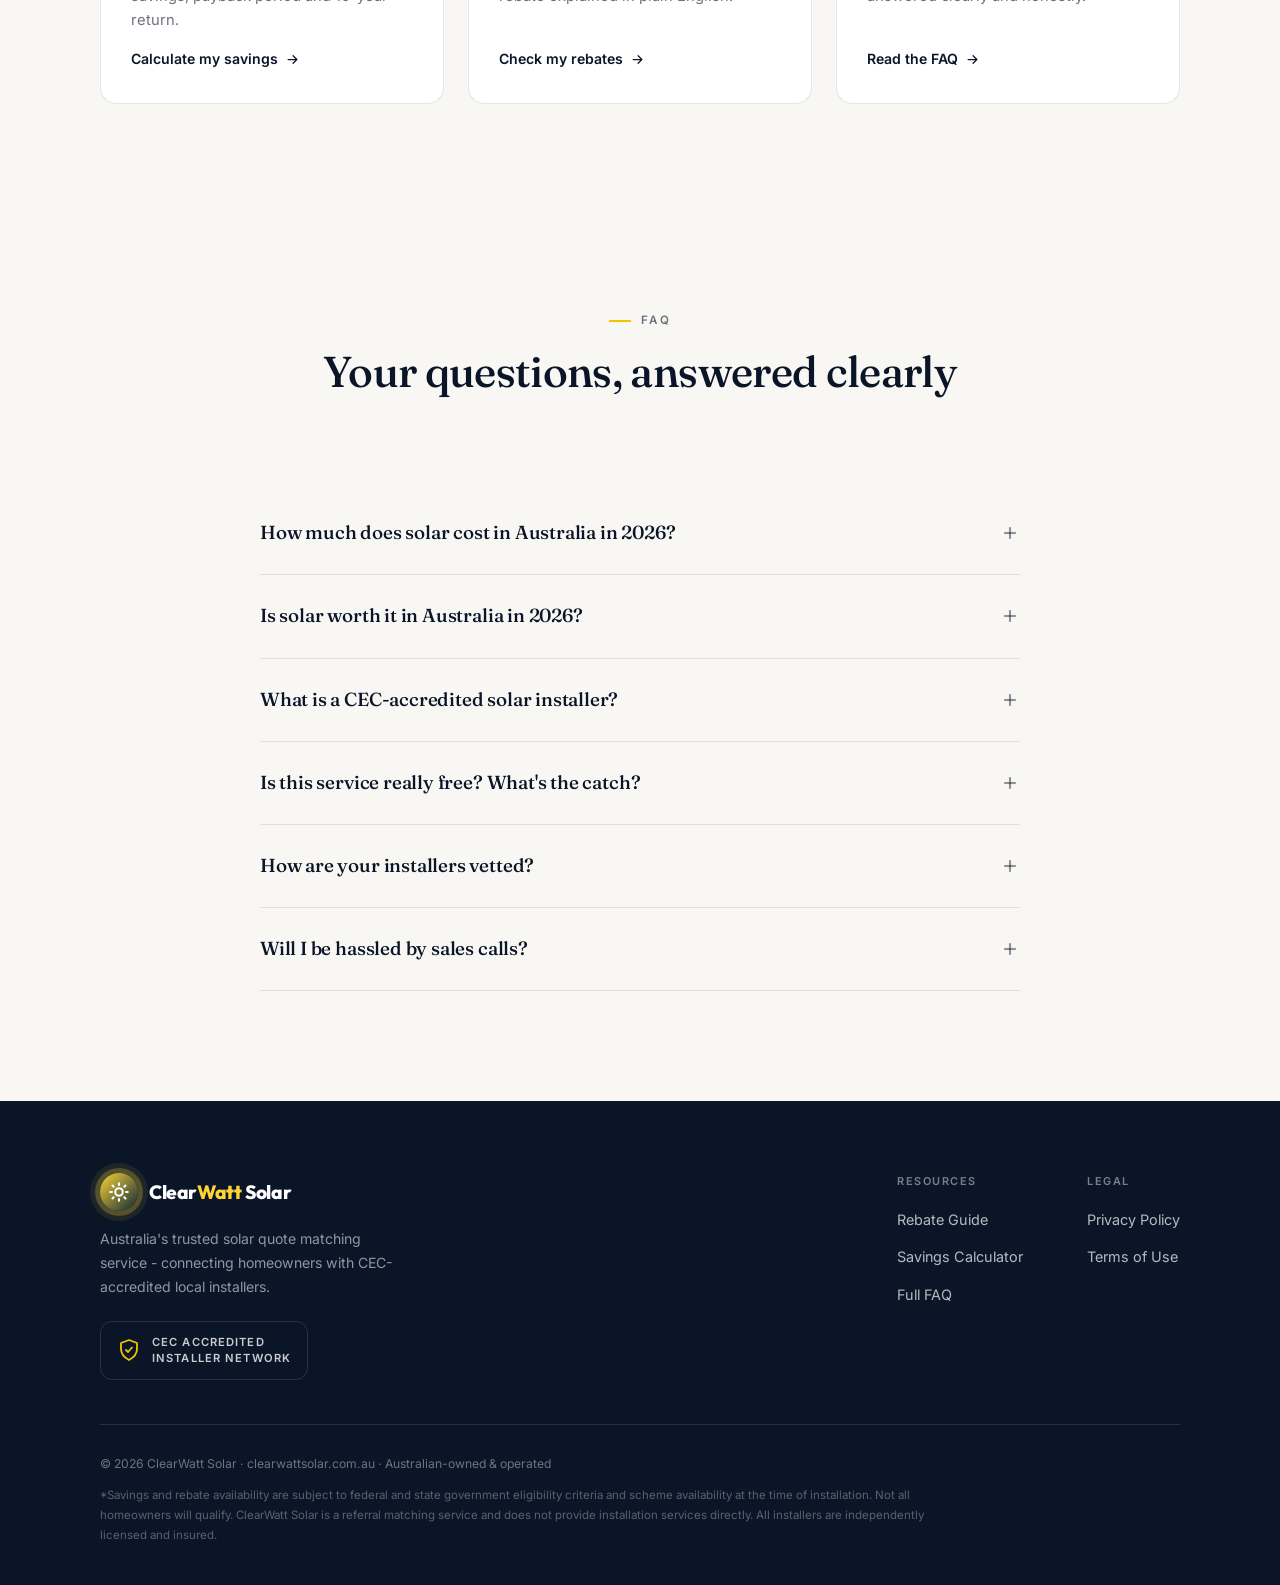
==== commit b7730503: "Add 404 page, punch up CTA, unify residential surveys with index - Add branded 404.html (on-brand, r" ====
--- a/index.html
+++ b/index.html
@@ -571,7 +571,7 @@
     <a href="#faq">FAQ</a>
   </div>
   <div class="nav-right">
-    <a href="#quote" class="nav-cta">Get Your Free Quote</a>
+    <a href="#quote" class="nav-cta">Get My Free Quote</a>
     <button class="hamburger" id="hamburger" aria-label="Menu" onclick="toggleMob()">
       <span></span><span></span><span></span>
     </button>
@@ -596,7 +596,7 @@
     <h1 class="hero-h1">Australia's Most <em>Trusted</em><br>Solar Matching Service</h1>
     <p class="hero-sub">We connect homeowners with CEC-accredited installers only. No cowboys. No pressure. Ever.</p>
     <div class="hero-cta-row">
-      <a href="#quote" class="btn-primary">Get Your Free Quote</a>
+      <a href="#quote" class="btn-primary">Get My Free Quote →</a>
       <span class="hero-cta-note">Takes 60 seconds · Zero obligation</span>
     </div>
   </div>
@@ -940,7 +940,7 @@
 <section class="cta-strip">
   <h3>Join thousands of Australian homeowners who went solar with confidence</h3>
   <p>One short form. One trusted installer. One clear, obligation-free quote.</p>
-  <a href="#quote" class="btn-primary" onclick="document.querySelector('.survey-card').scrollIntoView({behavior:'smooth'});return false;">Get Your Free Quote</a>
+  <a href="#quote" class="btn-primary" onclick="document.querySelector('.survey-card').scrollIntoView({behavior:'smooth'});return false;">Get My Free Quote →</a>
 </section>
 
 <!-- RESOURCES -->
--- a/savings-panel.css
+++ b/savings-panel.css
@@ -170,6 +170,18 @@
 /* The sheet hosts a clone of the desktop figure, so reuse its styling */
 .sv-sheet-card .sv-eyebrow{margin-bottom:4px}
 
+/* ── Punchier primary CTA (additive emphasis on the main conversion button) ── */
+.btn-primary{
+  font-weight:700;
+  animation:svCtaPulse 2.6s ease-in-out infinite;
+}
+@keyframes svCtaPulse{
+  0%,100%{box-shadow:0 6px 18px rgba(245,196,0,0.30),0 1px 2px rgba(10,22,40,0.16)}
+  50%{box-shadow:0 10px 30px rgba(245,196,0,0.60),0 1px 2px rgba(10,22,40,0.16);transform:translateY(-1px)}
+}
+.btn-primary:hover{animation:none}
+@media(prefers-reduced-motion:reduce){.btn-primary{animation:none}}
+
 /* ── Responsive visibility ──
    Desktop panel shows from 901px up; mobile banner/sheet show at 900px down. */
 .sv-mbar{display:none}
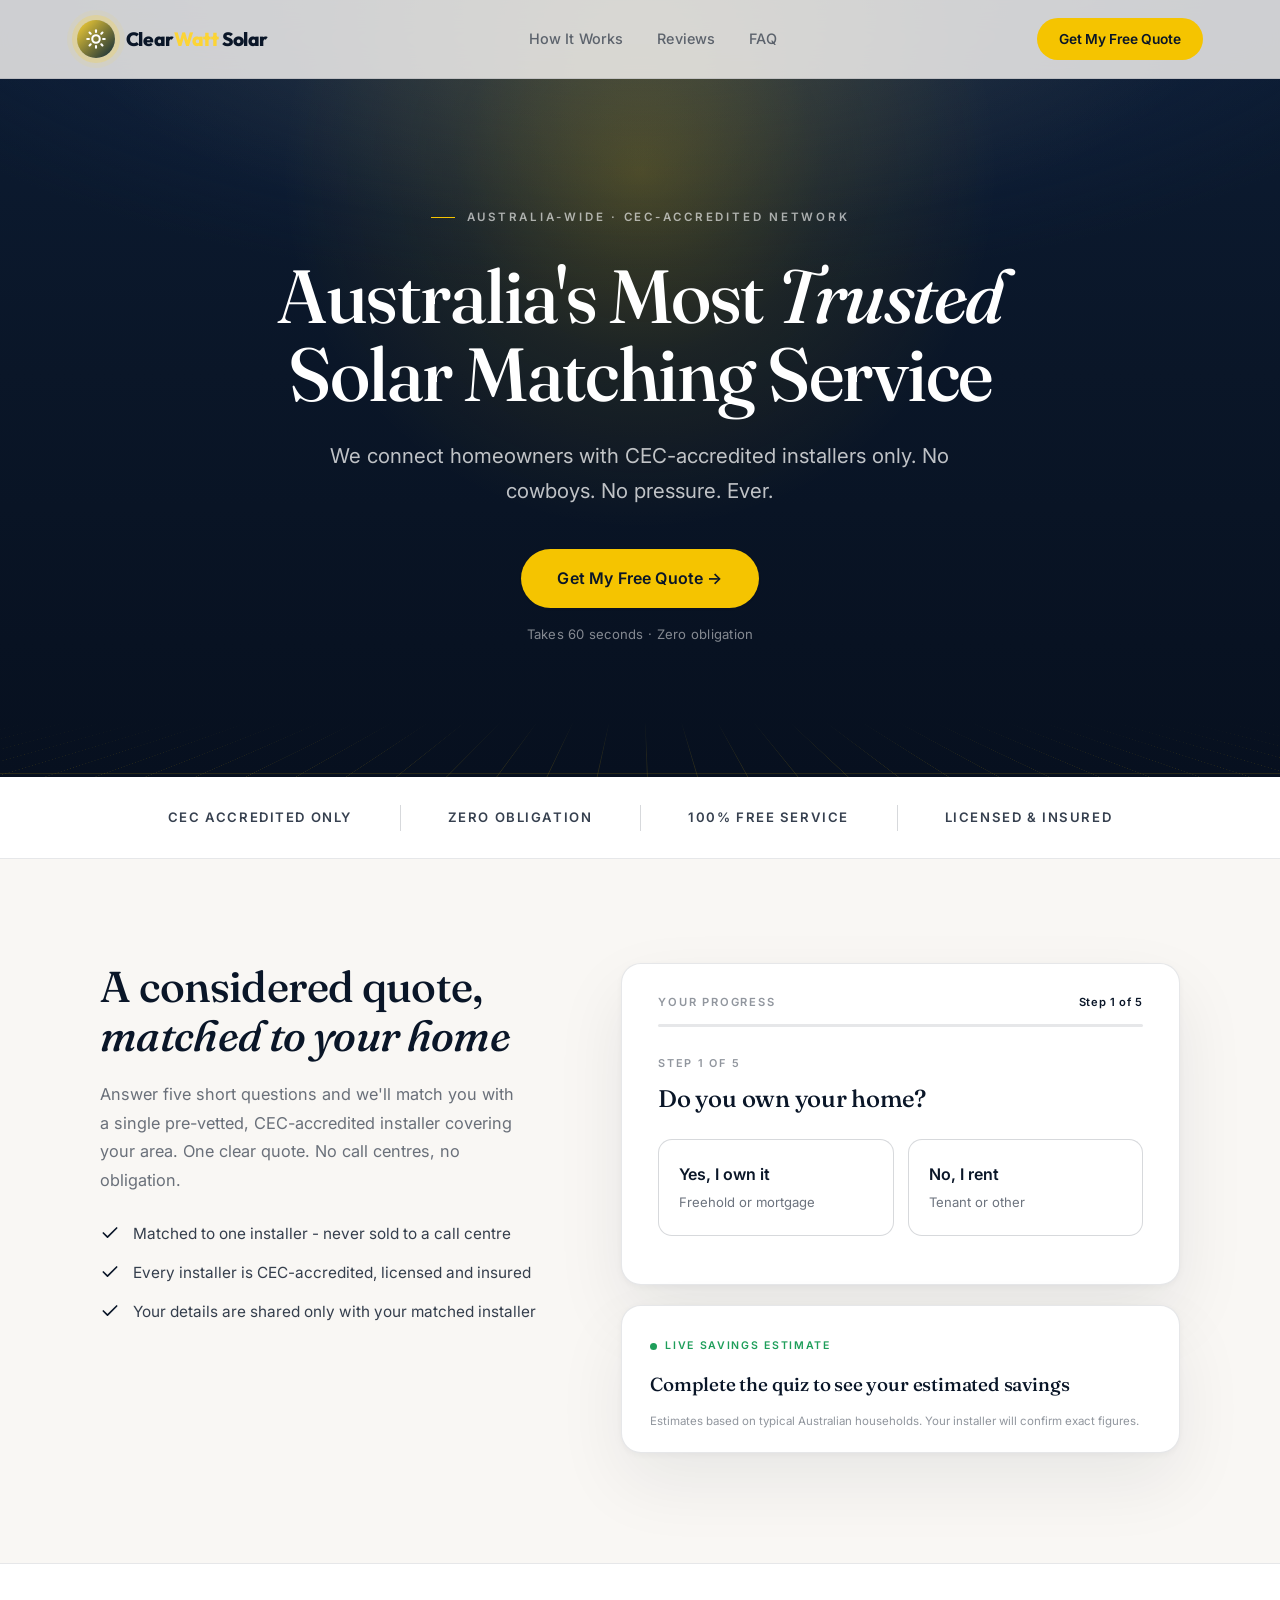
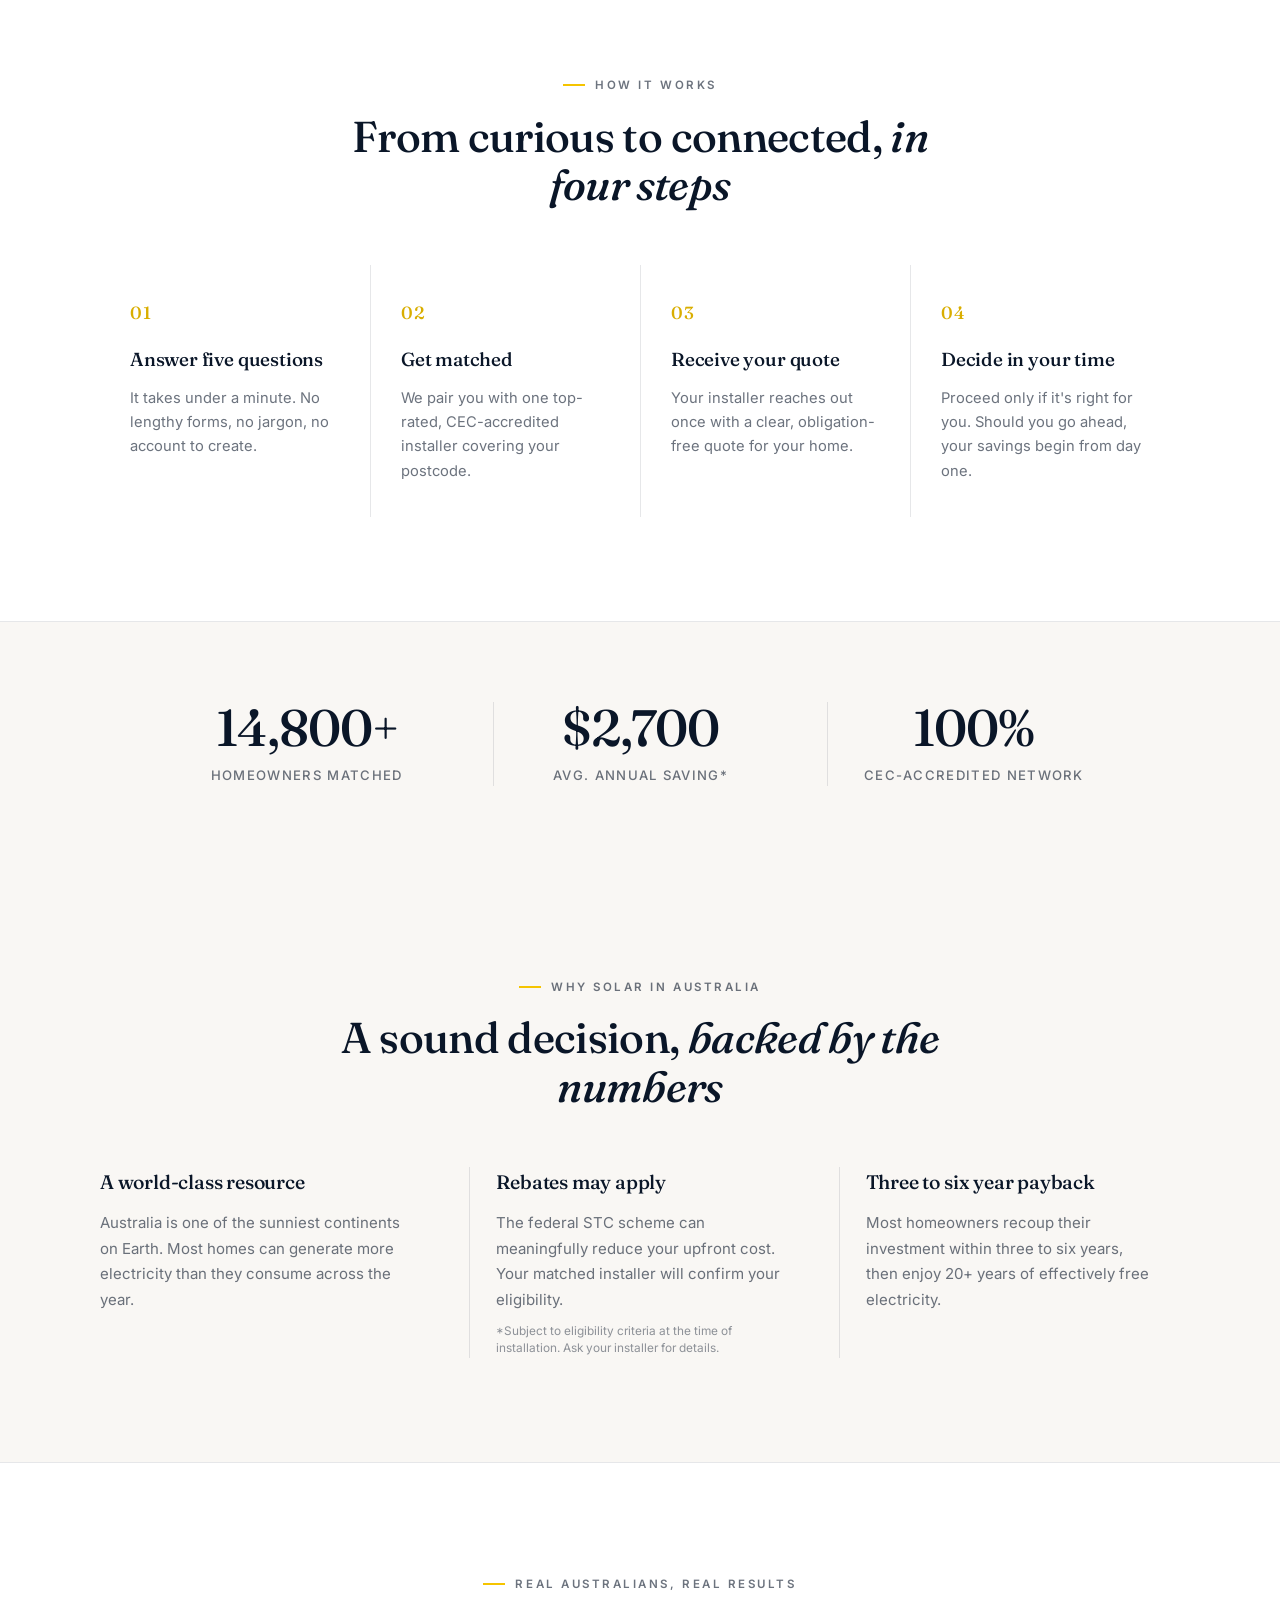
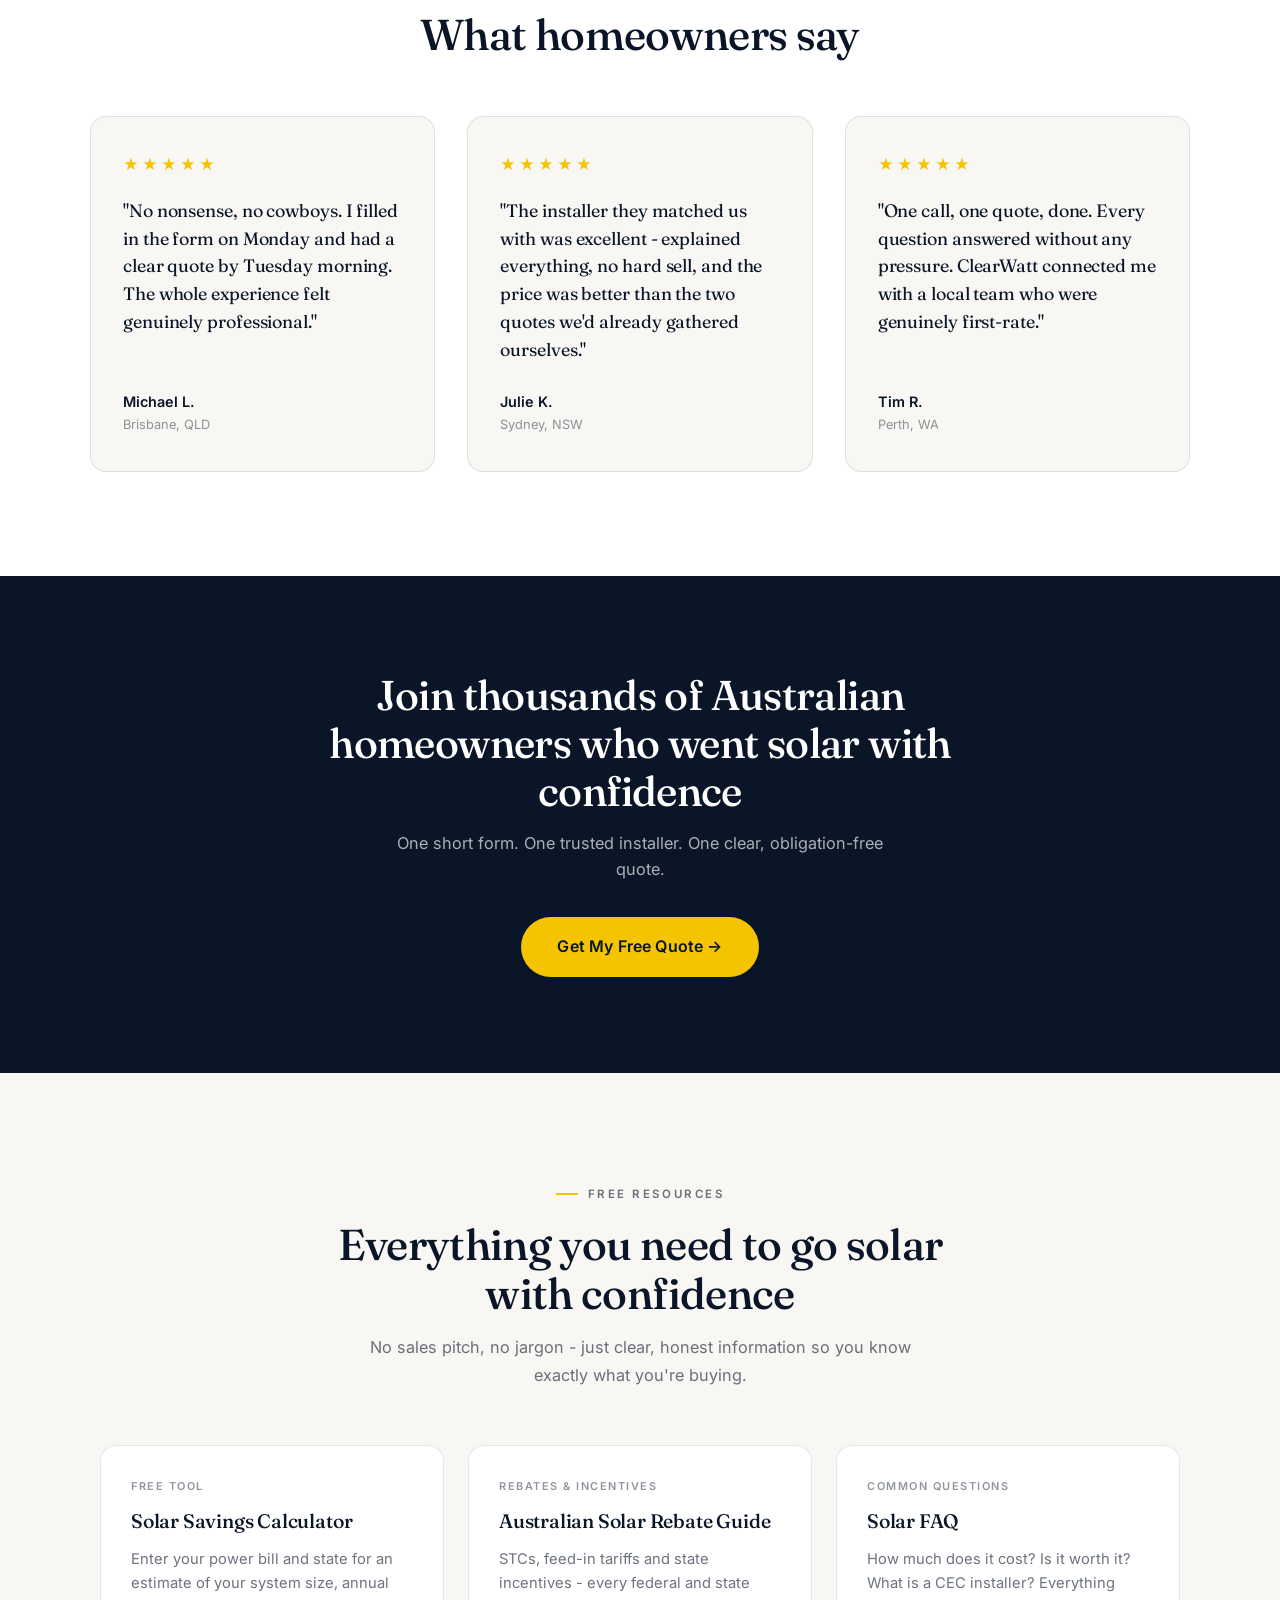
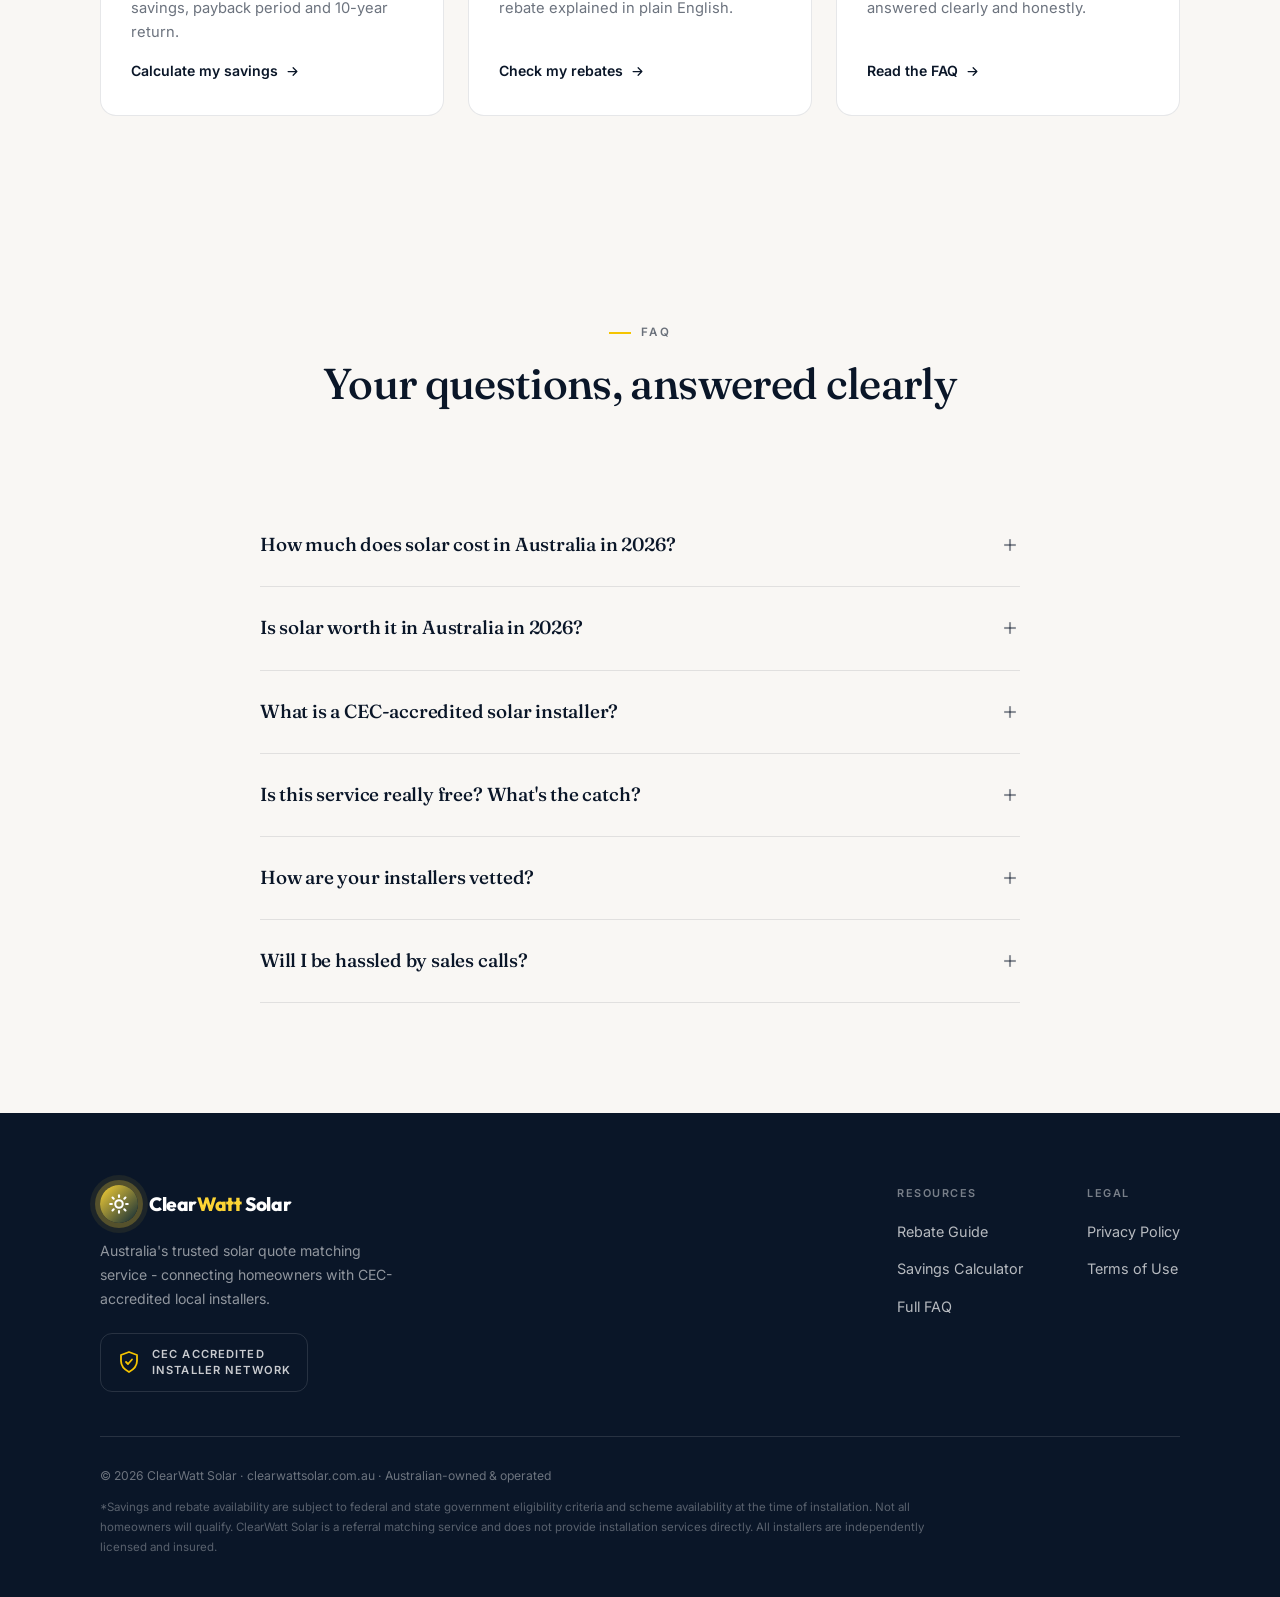
==== commit 373bfe31: "Replace flat navy hero with solar glow + panel grid scene Build a CSS-only hero background: deeper g" ====
--- a/index.html
+++ b/index.html
@@ -164,16 +164,33 @@
 
 /* ── Hero ── */
 .hero{
-  position:relative;background:var(--navy);color:#fff;
-  padding:200px 6vw 120px;
+  position:relative;color:#fff;
+  padding:200px 6vw 132px;
   display:flex;flex-direction:column;align-items:center;text-align:center;
   overflow:hidden;
-}
+  background:
+    radial-gradient(ellipse 120% 85% at 50% -12%, #15294a 0%, transparent 58%),
+    linear-gradient(180deg, #0C1C33 0%, #0A1628 48%, #07101F 100%);
+}
+/* warm sun bloom rising behind the headline */
 .hero::before{
-  content:'';position:absolute;inset:0;pointer-events:none;
+  content:'';position:absolute;inset:0;pointer-events:none;z-index:0;
   background:
-    radial-gradient(ellipse 90% 70% at 50% -20%, rgba(245,196,0,0.06) 0%, transparent 60%),
-    radial-gradient(ellipse 60% 50% at 50% 120%, rgba(255,255,255,0.04) 0%, transparent 60%);
+    radial-gradient(circle 560px at 50% 22%, rgba(245,196,0,0.24) 0%, rgba(245,196,0,0.08) 33%, transparent 64%),
+    radial-gradient(ellipse 75% 48% at 50% 2%, rgba(255,216,96,0.13) 0%, transparent 60%);
+}
+/* receding solar-panel grid fading up from the base */
+.hero::after{
+  content:'';position:absolute;left:50%;bottom:-30px;
+  width:180%;height:380px;pointer-events:none;z-index:0;opacity:0.9;
+  transform:translateX(-50%) perspective(460px) rotateX(64deg);
+  transform-origin:bottom center;
+  background-image:
+    linear-gradient(rgba(245,196,0,0.30) 1px, transparent 1px),
+    linear-gradient(90deg, rgba(245,196,0,0.22) 1px, transparent 1px);
+  background-size:58px 58px;
+  -webkit-mask-image:linear-gradient(to top, #000 0%, rgba(0,0,0,0.45) 45%, transparent 82%);
+  mask-image:linear-gradient(to top, #000 0%, rgba(0,0,0,0.45) 45%, transparent 82%);
 }
 .hero-inner{position:relative;z-index:1;max-width:900px}
 .hero-eyebrow{
